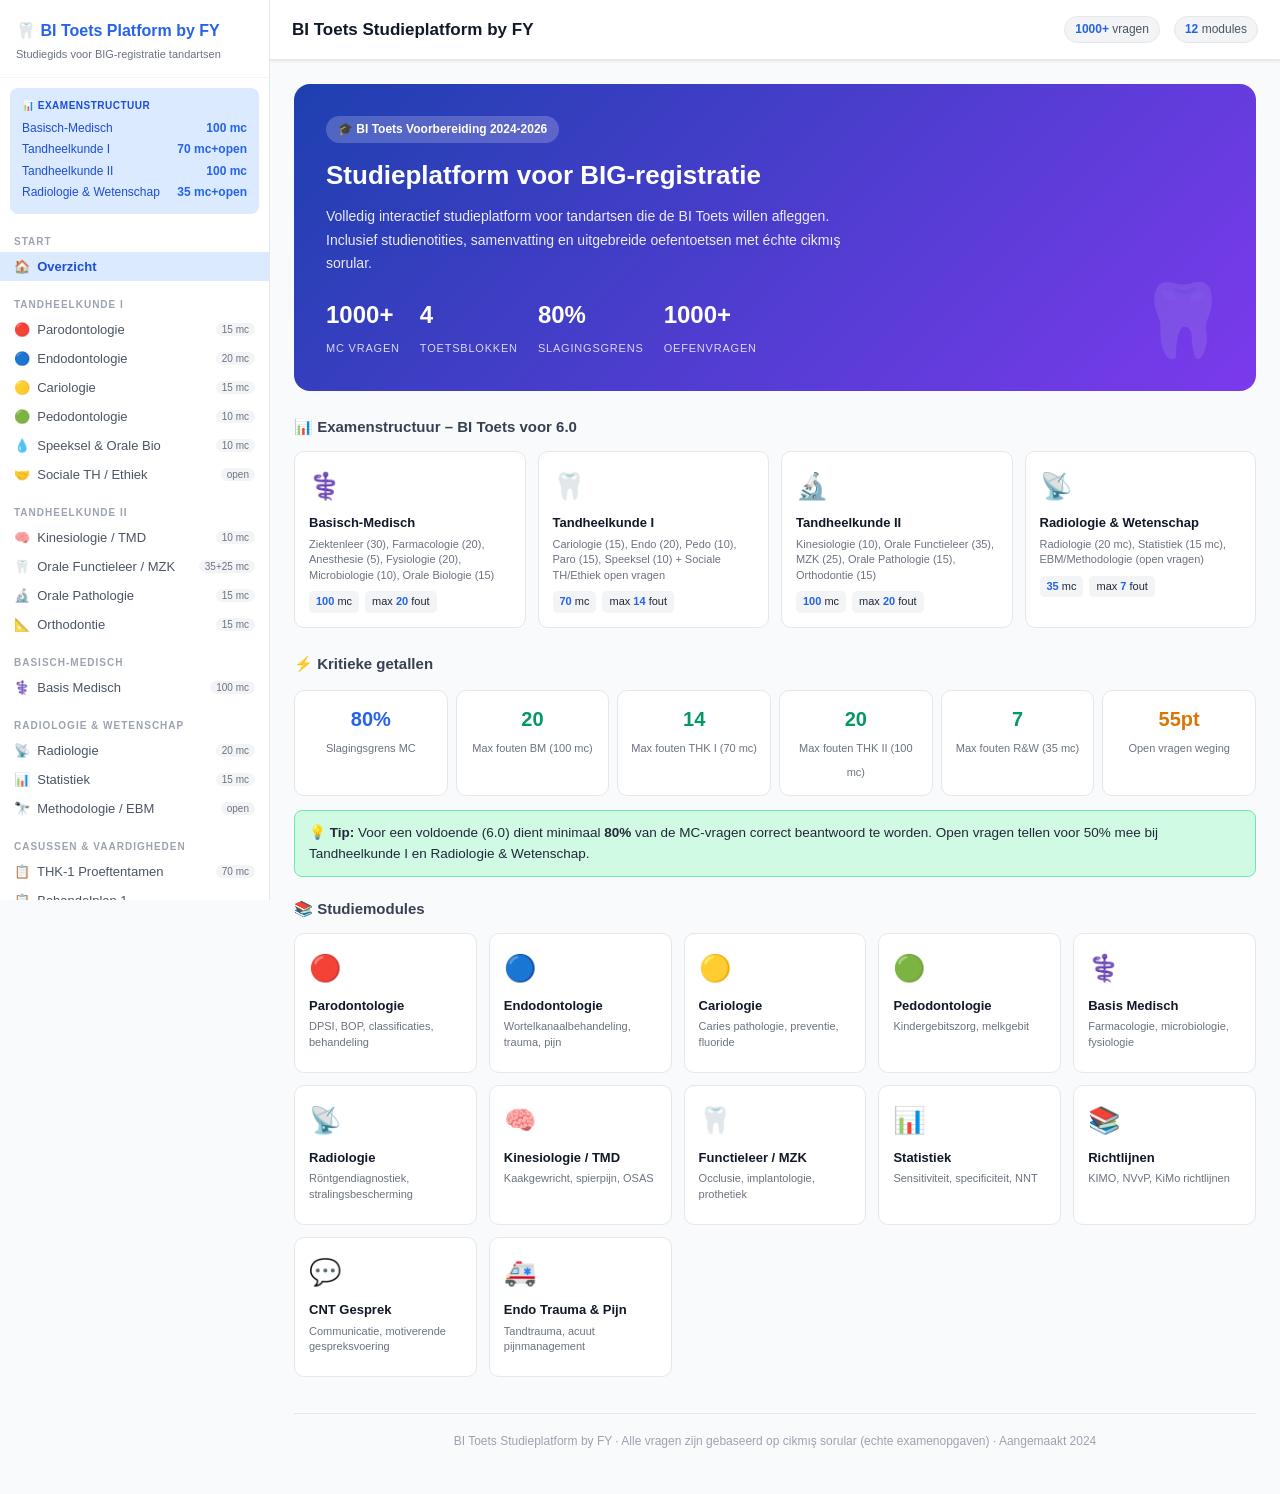
==== index.html @ ffd67ca1 "add" ====
<!DOCTYPE html>
<html lang="nl">
<head>
<meta charset="UTF-8">
<meta name="viewport" content="width=device-width, initial-scale=1.0">
<title>BI Toets Studieplatform by FY – BIG Registratie Tandarts</title>
<link rel="stylesheet" href="style.css">
</head>
<body>

<nav id="sidebar">
  <div class="sidebar-logo">
    <h2>🦷 BI Toets Platform by FY</h2>
    <p>Studiegids voor BIG-registratie tandartsen</p>
  </div>
  <div class="sidebar-exam-info">
    <strong>📊 Examenstructuur</strong>
    <div class="exam-pill"><span>Basisch-Medisch</span><span class="ep-num">100 mc</span></div>
    <div class="exam-pill"><span>Tandheelkunde I</span><span class="ep-num">70 mc+open</span></div>
    <div class="exam-pill"><span>Tandheelkunde II</span><span class="ep-num">100 mc</span></div>
    <div class="exam-pill"><span>Radiologie &amp; Wetenschap</span><span class="ep-num">35 mc+open</span></div>
  </div>
  <div class="nav-group">
    <div class="nav-group-label">Start</div>
    <button class="nav-item active" onclick="showPage('home',this)">🏠 &nbsp;Overzicht</button>
  </div>
  <div class="nav-group">
    <div class="nav-group-label">Tandheelkunde I</div>
    <button class="nav-item" onclick="showPage('paro',this)">🔴 &nbsp;Parodontologie<span class="nav-badge">15 mc</span></button>
    <button class="nav-item" onclick="showPage('endo',this)">🔵 &nbsp;Endodontologie<span class="nav-badge">20 mc</span></button>
    <button class="nav-item" onclick="showPage('cario',this)">🟡 &nbsp;Cariologie<span class="nav-badge">15 mc</span></button>
    <button class="nav-item" onclick="showPage('pedo',this)">🟢 &nbsp;Pedodontologie<span class="nav-badge">10 mc</span></button>
    <button class="nav-item" onclick="showPage('speeksel',this)">💧 &nbsp;Speeksel &amp; Orale Bio<span class="nav-badge">10 mc</span></button>
    <button class="nav-item" onclick="showPage('sociale',this)">🤝 &nbsp;Sociale TH / Ethiek<span class="nav-badge">open</span></button>
  </div>
  <div class="nav-group">
    <div class="nav-group-label">Tandheelkunde II</div>
    <button class="nav-item" onclick="showPage('kinesio',this)">🧠 &nbsp;Kinesiologie / TMD<span class="nav-badge">10 mc</span></button>
    <button class="nav-item" onclick="showPage('functie',this)">🦷 &nbsp;Orale Functieleer / MZK<span class="nav-badge">35+25 mc</span></button>
    <button class="nav-item" onclick="showPage('pato',this)">🔬 &nbsp;Orale Pathologie<span class="nav-badge">15 mc</span></button>
    <button class="nav-item" onclick="showPage('ortho',this)">📐 &nbsp;Orthodontie<span class="nav-badge">15 mc</span></button>
  </div>
  <div class="nav-group">
    <div class="nav-group-label">Basisch-Medisch</div>
    <button class="nav-item" onclick="showPage('basis',this)">⚕️ &nbsp;Basis Medisch<span class="nav-badge">100 mc</span></button>
  </div>
  <div class="nav-group">
    <div class="nav-group-label">Radiologie &amp; Wetenschap</div>
    <button class="nav-item" onclick="showPage('radio',this)">📡 &nbsp;Radiologie<span class="nav-badge">20 mc</span></button>
    <button class="nav-item" onclick="showPage('statistiek',this)">📊 &nbsp;Statistiek<span class="nav-badge">15 mc</span></button>
    <button class="nav-item" onclick="showPage('methodologie',this)">🔭 &nbsp;Methodologie / EBM<span class="nav-badge">open</span></button>
  </div>
  <div class="nav-group">
    <div class="nav-group-label">Casussen &amp; Vaardigheden</div>
    <button class="nav-item" onclick="showPage('thk1',this)">📋 &nbsp;THK-1 Proeftentamen<span class="nav-badge">70 mc</span></button>
    <button class="nav-item" onclick="showPage('bp1',this)">📋 &nbsp;Behandelplan 1</button>
    <button class="nav-item" onclick="showPage('bp2',this)">📋 &nbsp;Behandelplan 2</button>
    <button class="nav-item" onclick="showPage('casus',this)">📄 &nbsp;Korte Casus</button>
    <button class="nav-item" onclick="showPage('endo_trauma',this)">🚑 &nbsp;Endo Trauma &amp; Pijn</button>
    <button class="nav-item" onclick="showPage('gesprek',this)">💬 &nbsp;CNT Gesprek</button>
  </div>
  <div class="nav-group">
    <div class="nav-group-label">Referentie</div>
    <button class="nav-item" onclick="showPage('richtlijnen',this)">📚 &nbsp;Actuele Richtlijnen</button>
  </div>
</nav>
<main id="main">
  <div id="topbar"><button class="hamburger-btn" onclick="toggleSidebar()" aria-label="Menu">&#9776;</button>
    <h1 id="topbar-title">BI Toets Studieplatform by FY</h1>
    <div class="top-chip"><span>1000+</span> vragen</div>
    <div class="top-chip"><span>12</span> modules</div>
  </div>
  <div id="content">

<!-- ██████████████████████ HOME ██████████████████████ -->
<div class="page active" id="page-home">
  <div class="hero">
    <div class="hero-badge">🎓 BI Toets Voorbereiding 2024-2026</div>
    <h1>Studieplatform voor BIG-registratie</h1>
    <p>Volledig interactief studieplatform voor tandartsen die de BI Toets willen afleggen. Inclusief studienotities, samenvatting en uitgebreide oefentoetsen met échte cikmış sorular.</p>
    <div class="hero-stats">
      <div class="hero-stat"><span class="num">1000+</span><span class="lbl">MC vragen</span></div>
      <div class="hero-stat"><span class="num">4</span><span class="lbl">Toetsblokken</span></div>
      <div class="hero-stat"><span class="num">80%</span><span class="lbl">Slagingsgrens</span></div>
      <div class="hero-stat"><span class="num">1000+</span><span class="lbl">Oefenvragen</span></div>
    </div>
  </div>

  <h3 style="font-size:15px;font-weight:700;margin-bottom:12px;color:var(--gray-700)">📊 Examenstructuur – BI Toets voor 6.0</h3>
  <div class="exam-grid">
    <div class="exam-card" onclick="showPage('basis',null)">
      <div class="ec-icon">⚕️</div>
      <div class="ec-title">Basisch-Medisch</div>
      <div class="ec-sub">Ziektenleer (30), Farmacologie (20), Anesthesie (5), Fysiologie (20), Microbiologie (10), Orale Biologie (15)</div>
      <div class="ec-nums"><div class="ec-num-badge"><strong>100</strong> mc</div><div class="ec-num-badge">max <strong>20</strong> fout</div></div>
    </div>
    <div class="exam-card" onclick="showPage('paro',null)">
      <div class="ec-icon">🦷</div>
      <div class="ec-title">Tandheelkunde I</div>
      <div class="ec-sub">Cariologie (15), Endo (20), Pedo (10), Paro (15), Speeksel (10) + Sociale TH/Ethiek open vragen</div>
      <div class="ec-nums"><div class="ec-num-badge"><strong>70</strong> mc</div><div class="ec-num-badge">max <strong>14</strong> fout</div></div>
    </div>
    <div class="exam-card" onclick="showPage('kinesio',null)">
      <div class="ec-icon">🔬</div>
      <div class="ec-title">Tandheelkunde II</div>
      <div class="ec-sub">Kinesiologie (10), Orale Functieleer (35), MZK (25), Orale Pathologie (15), Orthodontie (15)</div>
      <div class="ec-nums"><div class="ec-num-badge"><strong>100</strong> mc</div><div class="ec-num-badge">max <strong>20</strong> fout</div></div>
    </div>
    <div class="exam-card" onclick="showPage('radio',null)">
      <div class="ec-icon">📡</div>
      <div class="ec-title">Radiologie &amp; Wetenschap</div>
      <div class="ec-sub">Radiologie (20 mc), Statistiek (15 mc), EBM/Methodologie (open vragen)</div>
      <div class="ec-nums"><div class="ec-num-badge"><strong>35</strong> mc</div><div class="ec-num-badge">max <strong>7</strong> fout</div></div>
    </div>
  </div>

  <h3 style="font-size:15px;font-weight:700;margin-bottom:12px;color:var(--gray-700)">⚡ Kritieke getallen</h3>
  <div class="cheat-grid">
    <div class="cheat-item"><span class="ci-val">80%</span><span class="ci-key">Slagingsgrens MC</span></div>
    <div class="cheat-item c-green"><span class="ci-val">20</span><span class="ci-key">Max fouten BM (100 mc)</span></div>
    <div class="cheat-item c-green"><span class="ci-val">14</span><span class="ci-key">Max fouten THK I (70 mc)</span></div>
    <div class="cheat-item c-green"><span class="ci-val">20</span><span class="ci-key">Max fouten THK II (100 mc)</span></div>
    <div class="cheat-item c-green"><span class="ci-val">7</span><span class="ci-key">Max fouten R&amp;W (35 mc)</span></div>
    <div class="cheat-item c-orange"><span class="ci-val">55pt</span><span class="ci-key">Open vragen weging</span></div>
  </div>
  <div class="success-box">💡 <strong>Tip:</strong> Voor een voldoende (6.0) dient minimaal <strong>80%</strong> van de MC-vragen correct beantwoord te worden. Open vragen tellen voor 50% mee bij Tandheelkunde I en Radiologie &amp; Wetenschap.</div>

  <h3 style="font-size:15px;font-weight:700;margin:20px 0 12px;color:var(--gray-700)">📚 Studiemodules</h3>
  <div class="exam-grid" style="grid-template-columns:repeat(auto-fill,minmax(180px,1fr))">
    <div class="exam-card" onclick="showPage('paro',null)"><div class="ec-icon">🔴</div><div class="ec-title">Parodontologie</div><div class="ec-sub">DPSI, BOP, classificaties, behandeling</div></div>
    <div class="exam-card" onclick="showPage('endo',null)"><div class="ec-icon">🔵</div><div class="ec-title">Endodontologie</div><div class="ec-sub">Wortelkanaalbehandeling, trauma, pijn</div></div>
    <div class="exam-card" onclick="showPage('cario',null)"><div class="ec-icon">🟡</div><div class="ec-title">Cariologie</div><div class="ec-sub">Caries pathologie, preventie, fluoride</div></div>
    <div class="exam-card" onclick="showPage('pedo',null)"><div class="ec-icon">🟢</div><div class="ec-title">Pedodontologie</div><div class="ec-sub">Kindergebitszorg, melkgebit</div></div>
    <div class="exam-card" onclick="showPage('basis',null)"><div class="ec-icon">⚕️</div><div class="ec-title">Basis Medisch</div><div class="ec-sub">Farmacologie, microbiologie, fysiologie</div></div>
    <div class="exam-card" onclick="showPage('radio',null)"><div class="ec-icon">📡</div><div class="ec-title">Radiologie</div><div class="ec-sub">Röntgendiagnostiek, stralingsbescherming</div></div>
    <div class="exam-card" onclick="showPage('kinesio',null)"><div class="ec-icon">🧠</div><div class="ec-title">Kinesiologie / TMD</div><div class="ec-sub">Kaakgewricht, spierpijn, OSAS</div></div>
    <div class="exam-card" onclick="showPage('functie',null)"><div class="ec-icon">🦷</div><div class="ec-title">Functieleer / MZK</div><div class="ec-sub">Occlusie, implantologie, prothetiek</div></div>
    <div class="exam-card" onclick="showPage('statistiek',null)"><div class="ec-icon">📊</div><div class="ec-title">Statistiek</div><div class="ec-sub">Sensitiviteit, specificiteit, NNT</div></div>
    <div class="exam-card" onclick="showPage('richtlijnen',null)"><div class="ec-icon">📚</div><div class="ec-title">Richtlijnen</div><div class="ec-sub">KIMO, NVvP, KiMo richtlijnen</div></div>
    <div class="exam-card" onclick="showPage('gesprek',null)"><div class="ec-icon">💬</div><div class="ec-title">CNT Gesprek</div><div class="ec-sub">Communicatie, motiverende gespreksvoering</div></div>
    <div class="exam-card" onclick="showPage('endo_trauma',null)"><div class="ec-icon">🚑</div><div class="ec-title">Endo Trauma &amp; Pijn</div><div class="ec-sub">Tandtrauma, acuut pijnmanagement</div></div>
  </div>

  <div class="page-footer">BI Toets Studieplatform by FY · Alle vragen zijn gebaseerd op cikmış sorular (echte examenopgaven) · Aangemaakt 2024</div>
</div>

<!-- ██████████████████████ PARODONTOLOGIE ██████████████████████ -->
<div class="page" id="page-paro">
  <div class="section-hdr">
    <div class="section-icon si-red">🔴</div>
    <div><h2>Parodontologie</h2><p>THK I · 15 MC-vragen · Slagingsgrens 80%</p></div>
  </div>
  <div class="tab-bar">
    <button class="tab-btn active" onclick="openTab('paro','notities',this)">📖 Studienotities</button>
    <button class="tab-btn" onclick="openTab('paro','samenvatting',this)">⚡ Samenvatting</button>
    <button class="tab-btn" onclick="openTab('paro','cikmis',this)">📝 Cikmış Sorular</button>
    <button class="tab-btn" onclick="openTab('paro','oefen',this)">🧪 Oefentoets (AI)</button>
  </div>

  <!-- NOTITIES -->
  <div class="tab-content active" id="paro-notities">
    <div id="drive-notes-paro"></div>
    <div class="info-box">
      <div class="info-box-title">🎯 Kernthema's Parodontologie examen</div>
      <ul>
        <li>DPSI (Dutch Periodontal Screening Index) – scoringsysteem en interpretatie</li>
        <li>PPS (Parodontaal Peilsonde Score) – klinisch peilsonde gebruik</li>
        <li>BOP (Bleeding on Probing) – significantie, drempelwaarden</li>
        <li>Classificatie parodontale aandoeningen 2018 (AAP/EFP)</li>
        <li>Furcatie-betrokkenheid – Hamp-classificatie</li>
        <li>Antibioticabeleid – Amoxicilline + Metronidazol protocol</li>
        <li>ANUG/ANUP – acute necrotiserende ulceratieve gingivitis/parodontitis</li>
        <li>Systemische aandoeningen en parodontitis (diabetes, roken)</li>
      </ul>
    </div>

    <div class="theory-card open">
      <div class="theory-header" onclick="toggleCard(this)">
        <span class="theory-tag tt-red">Diagnostiek</span>
        <h3>DPSI – Dutch Periodontal Screening Index</h3>
        <span class="theory-chevron">▼</span>
      </div>
      <div class="theory-body">
        <p>De DPSI is een screeningsinstrument voor parodontale zorg in Nederland, gebaseerd op de CPI (Community Periodontal Index).</p>
        <table>
          <tr><th>Score</th><th>Bevinding</th><th>Actie</th></tr>
          <tr><td><strong>0</strong></td><td>Geen bijzonderheden, geen bloeding</td><td>Geen behandeling nodig</td></tr>
          <tr><td><strong>1</strong></td><td>Bloeding na sonderen (BOP+)</td><td>Instructie mondhygiëne</td></tr>
          <tr><td><strong>2</strong></td><td>Subgingivale tandsteen / overhangen</td><td>Verwijderen tandsteen, instructie</td></tr>
          <tr><td><strong>3</strong></td><td>Pocket 3,5–5,5 mm (zwarte band gedeeltelijk zichtbaar)</td><td>Subgingivale reiniging, her-evaluatie</td></tr>
          <tr><td><strong>4</strong></td><td>Pocket ≥ 5,5 mm (zwarte band volledig in pocket)</td><td>Uitgebreide behandeling, evt. paro-specialist</td></tr>
          <tr><td><strong>*</strong></td><td>Furcatie-betrokkenheid, meer dan 7 mm verlies, tandmobiliteit</td><td>Aan score toevoegen, specialistenverwijzing overwegen</td></tr>
        </table>
        <div class="info-box" style="margin-top:12px">
          <div class="info-box-title">Sextanten bij DPSI</div>
          <ul>
            <li>6 sextanten: 17-14 | 13-23 | 24-27 | 37-34 | 33-43 | 44-47</li>
            <li>Per sextant wordt de <strong>hoogste</strong> score geregistreerd</li>
            <li>Sextant wordt niet gescoord als er minder dan 2 tanden aanwezig zijn</li>
          </ul>
        </div>
      </div>
    </div>

    <div class="theory-card">
      <div class="theory-header" onclick="toggleCard(this)">
        <span class="theory-tag tt-orange">Classificatie</span>
        <h3>2018 Classificatie Parodontale Aandoeningen (AAP/EFP)</h3>
        <span class="theory-chevron">▼</span>
      </div>
      <div class="theory-body">
        <p><strong>Gingivale aandoeningen:</strong></p>
        <ul>
          <li>Plaquegeïnduceerde gingivitis (reversibel, geen botverlies)</li>
          <li>Niet-plaquegeïnduceerde gingivale aandoeningen (viraal, bacterieel, schimmel, genetisch)</li>
        </ul>
        <p style="margin-top:10px"><strong>Parodontitis – Stadia en Graden:</strong></p>
        <table>
          <tr><th>Stadium</th><th>Kenmerk</th><th>Ernst</th></tr>
          <tr><td>I</td><td>Pocket ≤4 mm, geen furcatie, geen tandverlies</td><td>Licht</td></tr>
          <tr><td>II</td><td>Pocket 5-6 mm, furcatie klasse I-II, geen tandverlies door paro</td><td>Matig</td></tr>
          <tr><td>III</td><td>Pocket ≥7 mm, furcatie klasse III, tandverlies ≤4 elementen</td><td>Ernstig</td></tr>
          <tr><td>IV</td><td>Stadium III + kauwfunctieverlies, masticatieproblemen</td><td>Zeer ernstig</td></tr>
        </table>
        <table style="margin-top:10px">
          <tr><th>Graad</th><th>Progressie</th><th>Risicofactoren</th></tr>
          <tr><td>A</td><td>Langzaam (&lt;2mm/5j)</td><td>Geen roken, normaal glucose</td></tr>
          <tr><td>B</td><td>Matig</td><td>&lt;10 sig/dag, HbA1c &lt;7%</td></tr>
          <tr><td>C</td><td>Snel (≥2mm/5j)</td><td>&gt;10 sig/dag, HbA1c ≥7%, biofilm onvoldoende verklaring</td></tr>
        </table>
      </div>
    </div>

    <div class="theory-card">
      <div class="theory-header" onclick="toggleCard(this)">
        <span class="theory-tag tt-blue">Behandeling</span>
        <h3>Parodontale Behandelfasen</h3>
        <span class="theory-chevron">▼</span>
      </div>
      <div class="theory-body">
        <ul>
          <li><strong>Fase 1 – Initieel:</strong> Mondhygiëne-instructie, supragin. scaling, eliminatie risicofactoren (roken, diabetes regulatie)</li>
          <li><strong>Fase 2 – Causaal:</strong> Subgingivaal root planing, SRP (Scaling and Root Planing), eventueel adjuvante antibiotica</li>
          <li><strong>Her-evaluatie:</strong> 4-8 weken na Fase 2 (wachten op tissue remodeling)</li>
          <li><strong>Fase 3 – Correctief:</strong> Chirurgie indien residuele pockets ≥6mm na her-evaluatie</li>
          <li><strong>Fase 4 – Onderhoud (SPT):</strong> Supportive Periodontal Therapy, frequentie afhankelijk van risico</li>
        </ul>
        <div class="warn-box">⚠️ <strong>Her-evaluatie:</strong> Altijd 4-8 weken na subgingivale reiniging, VÓÓR beslissing over chirurgie.</div>
      </div>
    </div>

    <div class="theory-card">
      <div class="theory-header" onclick="toggleCard(this)">
        <span class="theory-tag tt-purple">Antibiotica</span>
        <h3>Antibioticabeleid bij Parodontitis</h3>
        <span class="theory-chevron">▼</span>
      </div>
      <div class="theory-body">
        <ul>
          <li><strong>Indicatie:</strong> Agressieve parodontitis (nu: Stadium III/IV Graad C), jonge patiënten, snelle progressie</li>
          <li><strong>Protocol NVvP:</strong> Amoxicilline 500mg 3x/dag + Metronidazol 500mg 3x/dag, 7 dagen</li>
          <li><strong>Penicillineallergie:</strong> Metronidazol 500mg 3x/dag monotherapie OF Clindamycine 300mg 3x/dag</li>
          <li><strong>Timing:</strong> Systemische AB direct na (of tijdens) de subgingivale reiniging (niet als monotherapie)</li>
          <li><strong>Lokale AB:</strong> Doxycycline gel (Atridox), Metronidazol gel – bij residuele pockets als aanvulling</li>
        </ul>
        <div class="danger-box">🚫 AB nooit als vervanging voor mechanische reiniging – altijd gecombineerd!</div>
      </div>
    </div>

    <div class="theory-card">
      <div class="theory-header" onclick="toggleCard(this)">
        <span class="theory-tag tt-red">Acuut</span>
        <h3>ANUG / ANUP – Acute Necrotiserende Aandoeningen</h3>
        <span class="theory-chevron">▼</span>
      </div>
      <div class="theory-body">
        <ul>
          <li><strong>ANUG</strong> (Acute Necrotiserende Ulceratieve Gingivitis): alleen gingiva aangedaan, geen botverlies</li>
          <li><strong>ANUP</strong> (Acute Necrotiserende Ulceratieve Parodontitis): ook bot- en attachmentverlies</li>
          <li><strong>Symptomen:</strong> Interdentale necrose (uitgevreten papillen), spontane bloeding, fetor ex ore, pijn, eventueel koorts</li>
          <li><strong>Predisponerende factoren:</strong> Stress, slechte mondhygiëne, roken, immunosuppressie (HIV!), malnutritie</li>
          <li><strong>Behandeling:</strong> Voorzichtige debridement, chloorhexidine 0,12-0,2% spoelen, pijnstilling, eventueel Metronidazol 250mg 3x/dag 7 dagen, rookstop</li>
          <li><strong>Oppassen:</strong> Kies zachtaardige debridement (niet agressief) vanwege pijn en weefselkwetsbaarheid</li>
        </ul>
        <div class="success-box">✅ Klassiek examen-hint: jonge man, stress (student), roker → ANUG. Behandeling = GEEN agressieve reiniging, eerst stabilisatie!</div>
      </div>
    </div>

    <div class="theory-card">
      <div class="theory-header" onclick="toggleCard(this)">
        <span class="theory-tag tt-teal">Furcatie</span>
        <h3>Furcatie-betrokkenheid – Hamp-classificatie</h3>
        <span class="theory-chevron">▼</span>
      </div>
      <div class="theory-body">
        <table>
          <tr><th>Klasse</th><th>Sondeerbevinding</th><th>Prognose</th></tr>
          <tr><td>I</td><td>&lt;3 mm horizontaal in furcatie</td><td>Goed, behandelbaar</td></tr>
          <tr><td>II</td><td>≥3 mm horizontaal, maar niet door-en-door</td><td>Matig, chirurgie overwegen</td></tr>
          <tr><td>III</td><td>Door-en-door sondering mogelijk</td><td>Slecht, extractie overwegen</td></tr>
        </table>
        <p style="margin-top:10px">Furcatie-betrokkenheid wordt bij DPSI als asterisk (*) genoteerd.</p>
        <div class="warn-box">⚠️ Molaren bovenkaak: 3 furcaties (mesiobuccaal, distobuccaal, palatinaal). Molaren onderkaak: 2 furcaties (mesiaal, distaal).</div>
      </div>
    </div>

    <div class="theory-card">
      <div class="theory-header" onclick="toggleCard(this)">
        <span class="theory-tag tt-green">Risicofactoren</span>
        <h3>Systemische Factoren &amp; Parodontitis</h3>
        <span class="theory-chevron">▼</span>
      </div>
      <div class="theory-body">
        <ul>
          <li><strong>Roken:</strong> Sterkste modificeerbare risicofactor. Vermindert BOP (maskering!), vermindert angiogenese. DPSI-score kan vals laag lijken.</li>
          <li><strong>Diabetes mellitus:</strong> Bi-directionele relatie. Slecht gereguleerde DM (HbA1c &gt;7%) → ernstiger parodontitis. Parodontitis behandeling kan HbA1c verbeteren met 0,4%.</li>
          <li><strong>Medicamenten:</strong> Fenytoïne, ciclosporine, nifedipine → gingivale hyperplasie</li>
          <li><strong>Zwangerschap:</strong> Hormonale veranderingen → zwangerschapsgingivitis (verhoogde respons op plaque), REVERSIBEL na bevalling</li>
          <li><strong>Osteoporose:</strong> Indirect risico via verminderde botdensiteit</li>
          <li><strong>Stress:</strong> Via immunosuppressie en cortisolverhoging</li>
        </ul>
      </div>
    </div>
  </div>

  <!-- SAMENVATTING -->
  <div class="tab-content" id="paro-samenvatting">
    <h3 style="font-size:15px;font-weight:700;margin-bottom:14px">⚡ Snelle herhaling – Parodontologie</h3>
    <table class="summary-table">
      <tr><th>Concept</th><th>Kernpunt</th><th>Status</th></tr>
      <tr><td>DPSI 0</td><td>Gezond, geen bloeding</td><td><span class="badge-j">OK</span></td></tr>
      <tr><td>DPSI 1</td><td>Bloeding → mondhygiëne instructie</td><td><span class="badge-ans">MHI</span></td></tr>
      <tr><td>DPSI 2</td><td>Tandsteen/overhangen → verwijderen</td><td><span class="badge-ans">Scaling</span></td></tr>
      <tr><td>DPSI 3</td><td>Pocket 3,5-5,5mm → SRP</td><td><span class="badge-ans">SRP</span></td></tr>
      <tr><td>DPSI 4</td><td>Pocket ≥5,5mm → specialist</td><td><span class="badge-oj">Specialist</span></td></tr>
      <tr><td>ANUG</td><td>Necrose papillen, pijn, fetor, GEEN bot</td><td><span class="badge-oj">Acuut</span></td></tr>
      <tr><td>ANUP</td><td>ANUG + botverlies</td><td><span class="badge-oj">Ernstig</span></td></tr>
      <tr><td>AB beleid</td><td>Amoxicilline 500 + Metronidazol 500, 3x/dag, 7d</td><td><span class="badge-ans">Protocol</span></td></tr>
      <tr><td>Furcatie II</td><td>≥3mm, niet door-en-door</td><td><span class="badge-ans">Matig</span></td></tr>
      <tr><td>Furcatie III</td><td>Door-en-door → slechte prognose</td><td><span class="badge-oj">Slecht</span></td></tr>
      <tr><td>Her-evaluatie</td><td>4-8 weken na subgingivale reiniging</td><td><span class="badge-ans">Timing</span></td></tr>
      <tr><td>Roken &amp; BOP</td><td>Roken onderdrukt BOP → vals negatief!</td><td><span class="badge-oj">Let op!</span></td></tr>
    </table>
    <div class="warn-box" style="margin-top:14px">⚠️ <strong>Veelgemaakte fout:</strong> Roken geeft vals lage BOP – de ernst van parodontitis wordt onderschat bij rokers!</div>
  </div>

  <!-- CIKMIS SORULAR -->
  <div class="tab-content" id="paro-cikmis">
    <div class="info-box">
      <div class="info-box-title">📝 Parodontologie cikmis soru bankası</div>
      <ul><li>Alle beschikbare Parodontologie çıkmış sets · antwoorden worden willekeurig geschud</li></ul>
    </div>
    <div id="set-selector-paro-cikmis"></div>
    <div id="quiz-container-paro-cikmis"></div>
    <script>
      document.addEventListener('DOMContentLoaded', function(){
        initSetSelector('set-selector-paro-cikmis', 'paro_cikmis', 'quiz-container-paro-cikmis');
      });
    </script>
  </div>

  <!-- OEFENTOETS -->
    <div class="tab-content" id="paro-oefen">
    <div class="info-box">
      <div class="info-box-title">🤖 Parodontologie AI Oefensets – 10 sets van 10 vragen</div>
      <ul><li>AI-gegenereerde vragen op examen-niveau · antwoorden worden willekeurig geschud</li></ul>
    </div>
    <div id="set-selector-paro"></div>
    <div id="quiz-container-paro-ai"></div>
    <script>
      document.addEventListener('DOMContentLoaded', function(){
        initSetSelector('set-selector-paro', 'paro_ai', 'quiz-container-paro-ai');
      });
    </script>
  </div>
</div>

<!-- ██████████████████████ ENDODONTOLOGIE ██████████████████████ -->
<div class="page" id="page-endo">
  <div class="section-hdr">
    <div class="section-icon si-blue">🔵</div>
    <div><h2>Endodontologie</h2><p>THK I · 20 MC-vragen · Slagingsgrens 80%</p></div>
  </div>
  <div class="tab-bar">
    <button class="tab-btn active" onclick="openTab('endo','notities',this)">📖 Studienotities</button>
    <button class="tab-btn" onclick="openTab('endo','samenvatting',this)">⚡ Samenvatting</button>
    <button class="tab-btn" onclick="openTab('endo','cikmis',this)">📝 Cikmış Sorular</button>
    <button class="tab-btn" onclick="openTab('endo','oefen',this)">🧪 Oefentoets (AI)</button>
  </div>

  <!-- NOTITIES -->
  <div class="tab-content active" id="endo-notities">
    <div id="drive-notes-endo"></div>
    <div class="info-box">
      <div class="info-box-title">🎯 Kernthema's Endodontologie examen</div>
      <ul>
        <li>Pulpadiagnose – classificaties (reversibele/irreversibele pulpitis, necrose)</li>
        <li>Apicale diagnose – symptomatisch/asymptomatisch periapicaal abces, granuloom</li>
        <li>DETI-score (Dental Emergency Triage Index)</li>
        <li>Irrigatieprotocol – NaOCl concentratie, EDTA, CHX</li>
        <li>Obturatie – guttapercha technieken, laterale condensatie</li>
        <li>Tandtrauma – Andreasen classificatie, replantatie protocol</li>
        <li>Interne/externe resorptie</li>
        <li>Endodontisch-parodontale laesies</li>
      </ul>
    </div>

    <div class="theory-card open">
      <div class="theory-header" onclick="toggleCard(this)">
        <span class="theory-tag tt-blue">Diagnostiek</span>
        <h3>Pulpa- en Apicale Diagnose</h3>
        <span class="theory-chevron">▼</span>
      </div>
      <div class="theory-body">
        <table>
          <tr><th>Diagnose</th><th>Pijn</th><th>Radiologie</th><th>Therapie</th></tr>
          <tr><td>Reversibele pulpitis</td><td>Kort, stimulus-afhankelijk</td><td>Normaal</td><td>Kaviteitsbehandeling, pulpa-capping</td></tr>
          <tr><td>Irreversibele pulpitis</td><td>Spontaan, langdurig (ook 's nachts)</td><td>Evt. periapicale verbreding</td><td>Wortelkanaalbehandeling (WKB)</td></tr>
          <tr><td>Pulpanecrose</td><td>Geen of minimaal</td><td>Periapicale radiolucency</td><td>WKB</td></tr>
          <tr><td>Sympt. apicaal periodontitis</td><td>Pijn bij percussie/biting</td><td>Periapicale verbreding/lucency</td><td>WKB of herbehandeling</td></tr>
          <tr><td>Asympt. apicaal periodontitis</td><td>Geen pijn</td><td>Periapicale radiolucency</td><td>WKB</td></tr>
          <tr><td>Acuut apicaal abces</td><td>Ernstige spontane pijn, zwelling</td><td>Periapicale radiolucency</td><td>Incisie + drainage, AB, WKB</td></tr>
        </table>
        <div class="success-box">✅ Percussie-positief + spontane pijn = irreversibele pulpitis of periapicale pathologie → WKB!</div>
      </div>
    </div>

    <div class="theory-card">
      <div class="theory-header" onclick="toggleCard(this)">
        <span class="theory-tag tt-orange">DETI</span>
        <h3>DETI-score – Dental Emergency Triage Index</h3>
        <span class="theory-chevron">▼</span>
      </div>
      <div class="theory-body">
        <p>De DETI-score wordt gebruikt voor triage van tandheelkundige spoedsituaties.</p>
        <table>
          <tr><th>Score</th><th>Urgentie</th><th>Behandeling binnen</th><th>Voorbeelden</th></tr>
          <tr><td><strong style="color:var(--danger)">1</strong></td><td>Acuut, levensbedreigend</td><td>Direct/Spoedkamer</td><td>Ludwig's angina, ernstige cellulitis met luchtwegproblemen</td></tr>
          <tr><td><strong style="color:var(--danger)">2</strong></td><td>Urgent</td><td>24 uur</td><td>Acuut apicaal abces met zwelling, ANUG, alveolitis</td></tr>
          <tr><td><strong style="color:var(--warning)">3</strong></td><td>Semi-urgent</td><td>48-72 uur</td><td>Irreversibele pulpitis (intense pijn), fractuur kroon</td></tr>
          <tr><td><strong style="color:var(--success)">4</strong></td><td>Niet-urgent</td><td>Week</td><td>Gebroken prothese, subacute klachten</td></tr>
        </table>
        <div class="warn-box">⚠️ Ludwig's angina (submandibulaire cellulitis) = DETI 1! Direct ziekenhuisopname voor luchtwegbewaking.</div>
      </div>
    </div>

    <div class="theory-card">
      <div class="theory-header" onclick="toggleCard(this)">
        <span class="theory-tag tt-teal">Irrigatie</span>
        <h3>Irrigatieprotocol WKB</h3>
        <span class="theory-chevron">▼</span>
      </div>
      <div class="theory-body">
        <ul>
          <li><strong>NaOCl (Natriumhypochloriet):</strong> Gouden standaard irrigans. Werkt antimicrobieel EN lost organisch weefsel op. Concentratie: 0,5–5,25%. In NL standaard 2,5-3%.</li>
          <li><strong>EDTA (Ethyleendiaminetetraazijnzuur):</strong> Chelator voor anorganisch weefsel (smear layer verwijdering). 17% EDTA, spoelen 1 minuut als afsluitirrigation.</li>
          <li><strong>CHX (Chloorhexidine):</strong> 2% CHX als alternatief, breedspectrum antisepticum. NIET combineren met NaOCl (precipitaat!).</li>
          <li><strong>Volgorde:</strong> NaOCl (tijdens instrumentatie) → EDTA (smear layer) → NaOCl (eindafspoelingen)</li>
          <li><strong>Passieve ultrasonische irrigatie (PUI):</strong> Verbetert penetratie irrigans in laterale kanaaltjes</li>
        </ul>
        <div class="danger-box">🚫 NaOCl + CHX = bruinzwart precipitaat (parachloraniline)! Nooit combineren zonder spoeling tussenin!</div>
      </div>
    </div>

    <div class="theory-card">
      <div class="theory-header" onclick="toggleCard(this)">
        <span class="theory-tag tt-purple">Obturatie</span>
        <h3>Obturatie – Afdichting Wortelkanaal</h3>
        <span class="theory-chevron">▼</span>
      </div>
      <div class="theory-body">
        <ul>
          <li><strong>Guttapercha:</strong> Standaard obturatiemedium. Thermisch plastisch, biocompatibel.</li>
          <li><strong>Laterale condensatie:</strong> Klassieke techniek. Masterpoint + accessory points + sealer.</li>
          <li><strong>Warme verticale condensatie (WVC):</strong> Betere aanpassing aan kanaalanatomie, minder lekkage. Obtura/Calamus systeem.</li>
          <li><strong>Sealer:</strong> Noodzakelijk voor dichte afsluiting. ZnO-eugenol, epoxy resin (AH Plus), bioceramic sealers.</li>
          <li><strong>Werkhoogte:</strong> 0,5-1mm van radiografisch apex. Bevestigd met apex-locator + röntgenfoto.</li>
          <li><strong>Smear layer:</strong> Verwijdering met EDTA verbetert sealeradhesie.</li>
        </ul>
        <div class="info-box">
          <div class="info-box-title">Obturatiedoelen</div>
          <ul>
            <li>Hermetische afsluiting apicaal, lateraal en coronaal</li>
            <li>Voorkoming herbesmetting van gereinigd kanaal</li>
            <li>Optimum = tot 0,5-1mm van röntgenapex</li>
          </ul>
        </div>
      </div>
    </div>

    <div class="theory-card">
      <div class="theory-header" onclick="toggleCard(this)">
        <span class="theory-tag tt-red">Trauma</span>
        <h3>Tandtrauma – Andreasen Classificatie</h3>
        <span class="theory-chevron">▼</span>
      </div>
      <div class="theory-body">
        <table>
          <tr><th>Type</th><th>Omschrijving</th><th>Behandeling</th></tr>
          <tr><td>Concussie</td><td>Geen verplaatsing, percussie-gevoelig</td><td>Observatie, zachte kost</td></tr>
          <tr><td>Subluxatie</td><td>Abnormale mobiliteit, geen verplaatsing</td><td>Spalken 2 weken, controle</td></tr>
          <tr><td>Extrusie</td><td>Partiële avulsie, tand verlengd</td><td>Repositie, spalken 2-4 weken</td></tr>
          <tr><td>Laterale luxatie</td><td>Laterale verplaatsing + alveolaire fractuur</td><td>Repositie, spalken 4 weken</td></tr>
          <tr><td>Intrusie</td><td>Tand in alveol gedreven (ergste)</td><td>Spontane heruitbraak (bij kinderen) of orthodontische/chirurgische repositie</td></tr>
          <tr><td>Avulsie</td><td>Tand volledig uit alveol</td><td>Replantatie zo snel mogelijk!</td></tr>
        </table>
        <div class="success-box">✅ <strong>Replantatie protocol:</strong><br>
          1. Oppakken aan kroon (NIET aan wortel aanraken!)<br>
          2. Spoelen met fysiologisch zout<br>
          3. Replantatie op locatie of bewaren in: melk &gt; fysiologisch zout &gt; speeksel &gt; water<br>
          4. Spalken 7-10 dagen (flexibele spalk)<br>
          5. Antibiotica: Doxycycline 100mg 2x/dag 7 dagen (vermindert resorptie)</div>
        <div class="warn-box">⚠️ Droge bewaartijd &gt;60 min → slechte prognose, PDL-cellen zijn afgestorven. Tand behandelen als ankylosegeval.</div>
      </div>
    </div>

    <div class="theory-card">
      <div class="theory-header" onclick="toggleCard(this)">
        <span class="theory-tag tt-green">Resorptie</span>
        <h3>Interne en Externe Resorptie</h3>
        <span class="theory-chevron">▼</span>
      </div>
      <div class="theory-body">
        <table>
          <tr><th></th><th>Interne resorptie</th><th>Externe resorptie</th></tr>
          <tr><td>Oorsprong</td><td>Van pulpa binnenuit</td><td>Van periodontaal ligament buitenaf</td></tr>
          <tr><td>Röntgen</td><td>Ronde, symmetrische uitbreiding kanaal</td><td>Asymmetrisch, onregelmatig</td></tr>
          <tr><td>Oorzaak</td><td>Chronische pulpitis, trauma</td><td>Trauma, orthodontie, druk</td></tr>
          <tr><td>Behandeling</td><td>WKB (stopt resorptie)</td><td>Afhankelijk van type (invasieve cervicale resorptie = MTA)</td></tr>
        </table>
      </div>
    </div>

    <div class="theory-card">
      <div class="theory-header" onclick="toggleCard(this)">
        <span class="theory-tag tt-orange">Perio-Endo</span>
        <h3>Endodontisch-Parodontale Laesies</h3>
        <span class="theory-chevron">▼</span>
      </div>
      <div class="theory-body">
        <table>
          <tr><th>Type</th><th>Primaire oorzaak</th><th>Behandeling</th></tr>
          <tr><td>Primair endodontisch</td><td>Pulpanecrose → drainageweg via paro</td><td>WKB, goed herstel verwacht</td></tr>
          <tr><td>Primair parodontaal</td><td>Paro-destruktie → apicale betrokkenheid</td><td>Paro-behandeling eerst</td></tr>
          <tr><td>Gecombineerd</td><td>Beide aandoeningen onafhankelijk aanwezig</td><td>Beide behandelen, prognose matig</td></tr>
        </table>
        <div class="info-box">
          <div class="info-box-title">Vitaliteitstest essentieel!</div>
          <ul>
            <li>Primair endo: pulpatest negatief, smalere sinus tractus van apex</li>
            <li>Primair paro: pulpatest positief, brede tandvleessonde tractus van margo</li>
          </ul>
        </div>
      </div>
    </div>
  </div>

  <!-- SAMENVATTING -->
  <div class="tab-content" id="endo-samenvatting">
    <h3 style="font-size:15px;font-weight:700;margin-bottom:14px">⚡ Snelle herhaling – Endodontologie</h3>
    <table class="summary-table">
      <tr><th>Concept</th><th>Kernpunt</th><th>Let op</th></tr>
      <tr><td>Reversibele pulpitis</td><td>Kort, stimulus-afhankelijk</td><td><span class="badge-j">WKB niet nodig</span></td></tr>
      <tr><td>Irreversibele pulpitis</td><td>Spontaan, langdurig</td><td><span class="badge-oj">WKB noodzakelijk</span></td></tr>
      <tr><td>DETI 1</td><td>Ludwig's angina – direct OK</td><td><span class="badge-oj">Levensbedreigend</span></td></tr>
      <tr><td>DETI 2</td><td>Acuut abces – 24 uur</td><td><span class="badge-oj">Urgent</span></td></tr>
      <tr><td>NaOCl concentratie</td><td>0,5–5,25% (NL: 2,5-3%)</td><td><span class="badge-ans">Standaard irrigans</span></td></tr>
      <tr><td>NaOCl + CHX</td><td>NOOIT combineren!</td><td><span class="badge-oj">Precipitaat!</span></td></tr>
      <tr><td>EDTA</td><td>Smear layer verwijdering, chelator</td><td><span class="badge-ans">Eindirrigatie</span></td></tr>
      <tr><td>Avulsie replantatie</td><td>Aanpakken bij kroon, melk bewaren</td><td><span class="badge-ans">&lt;60 min droog</span></td></tr>
      <tr><td>Intrusie kind</td><td>Spontane heruitbraak afwachten</td><td><span class="badge-j">Kinderen &lt;12j</span></td></tr>
      <tr><td>Obturatie hoogte</td><td>0,5-1 mm van röntgenapex</td><td><span class="badge-ans">Werkhoogte</span></td></tr>
      <tr><td>Interne resorptie</td><td>Kanaal uitbreidend, symmetrisch</td><td><span class="badge-ans">WKB stopt het</span></td></tr>
    </table>
  </div>

  <!-- CIKMIS -->
  <div class="tab-content" id="endo-cikmis">
    <div class="info-box">
      <div class="info-box-title">📝 Endodontologie cikmis soru bankası</div>
      <ul><li>Alle beschikbare Endodontologie çıkmış sets · antwoorden worden willekeurig geschud</li></ul>
    </div>
    <div id="set-selector-endo-cikmis"></div>
    <div id="quiz-container-endo-cikmis"></div>
    <script>
      document.addEventListener('DOMContentLoaded', function(){
        initSetSelector('set-selector-endo-cikmis', 'endo_cikmis', 'quiz-container-endo-cikmis');
      });
    </script>
  </div>

  <!-- OEFEN -->
    <div class="tab-content" id="endo-oefen">
    <div class="info-box">
      <div class="info-box-title">🤖 Endodontologie AI Oefensets – 10 sets van 10 vragen</div>
      <ul><li>AI-gegenereerde vragen op examen-niveau · antwoorden worden willekeurig geschud</li></ul>
    </div>
    <div id="set-selector-endo"></div>
    <div id="quiz-container-endo-ai"></div>
    <script>
      document.addEventListener('DOMContentLoaded', function(){
        initSetSelector('set-selector-endo', 'endo_ai', 'quiz-container-endo-ai');
      });
    </script>
  </div>
</div>

<!-- ██████ CARIOLOGIE ██████ -->
<div class="page" id="page-cario">
  <div class="section-hdr">
    <div class="section-icon si-orange">🟡</div>
    <div><h2>Cariologie</h2><p>THK I · 15 MC-vragen · Slagingsgrens 80%</p></div>
  </div>
  <div class="tab-bar">
    <button class="tab-btn active" onclick="openTab('cario','notities',this)">📖 Studienotities</button>
    <button class="tab-btn" onclick="openTab('cario','samenvatting',this)">⚡ Samenvatting</button>
    <button class="tab-btn" onclick="openTab('cario','cikmis',this)">📝 Cikmış Sorular</button>
    <button class="tab-btn" onclick="openTab('cario','oefen',this)">🧪 Oefentoets (AI)</button>
  </div>
  <div class="tab-content active" id="cario-notities">
    <div id="drive-notes-cario"></div>
    <div class="info-box"><div class="info-box-title">🎯 Kernthema's Cariologie</div>
    <ul>
      <li>Caries pathogenese – Keyes-driehoek (bacteriën, substraat, gastheer, tijd)</li>
      <li>ICDAS-classificatie (International Caries Detection and Assessment System)</li>
      <li>Fluoride mechanisme, effectiviteit, toxico-therapie</li>
      <li>Primaire, secundaire en tertiaire preventie</li>
      <li>Sealants – indicaties bij kinderen</li>
      <li>Minimally invasive dentistry (MID) – ICON, infiltratie</li>
    </ul></div>

    <div class="theory-card open">
      <div class="theory-header" onclick="toggleCard(this)">
        <span class="theory-tag tt-orange">Pathogenese</span><h3>Cariespathogenese – Keyes Model</h3><span class="theory-chevron">▼</span>
      </div>
      <div class="theory-body">
        <p>Caries is een multifactorieel infectieuze aandoening. De Keyes-driehoek beschrijft de drie factoren die tegelijk aanwezig moeten zijn:</p>
        <ul>
          <li><strong>Micro-organismen:</strong> S. mutans (initiatief), Lactobacillen (progressie), Actinomyces (wortelcaries)</li>
          <li><strong>Substraat:</strong> Vergistbare koolhydraten (sucrose = meest cariogeen)</li>
          <li><strong>Gastheer:</strong> Tandoppervlak, speekselkwaliteit, immuunrespons</li>
          <li><strong>Tijd:</strong> Frequentie en duur van zuurattack</li>
        </ul>
        <p>Kritieke pH: <strong>5,5</strong> voor glazuur, <strong>6,0-6,7</strong> voor dentine (demineralisatie begint bij lagere pH in dentine)</p>
        <div class="warn-box">⚠️ Stephan-curve: Na suikerinname daalt plaque-pH snel (&lt;2 min) en herstel duurt 20-30 minuten. Frequentie inname is cruciale risicofactor!</div>
      </div>
    </div>

    <div class="theory-card">
      <div class="theory-header" onclick="toggleCard(this)">
        <span class="theory-tag tt-blue">ICDAS</span><h3>ICDAS Classificatie (Scores 0-6)</h3><span class="theory-chevron">▼</span>
      </div>
      <div class="theory-body">
        <table>
          <tr><th>Score</th><th>Bevinding</th><th>Klinisch beeld</th><th>Beleid</th></tr>
          <tr><td>0</td><td>Gezond oppervlak</td><td>Geen caries</td><td>Preventie</td></tr>
          <tr><td>1</td><td>Wit vlekje (droog)</td><td>Initiële laesie, alleen zichtbaar na drogen</td><td>Remineralisatie</td></tr>
          <tr><td>2</td><td>Wit/bruin vlekje (nat)</td><td>Zichtbaar op nat vlak</td><td>Remineralisatie + monitoring</td></tr>
          <tr><td>3</td><td>Lokale glazuurbreuk</td><td>Geen zichtbaar dentine</td><td>Remineralisatie of minimale interventie</td></tr>
          <tr><td>4</td><td>Donkere schaduw door dentine</td><td>Dentine zichtbaar door glazuur</td><td>Restauratieve interventie</td></tr>
          <tr><td>5</td><td>Caviteit met zichtbaar dentine</td><td>Minder dan helft oppervlak aangetast</td><td>Restauratie</td></tr>
          <tr><td>6</td><td>Uitgebreide caviteit</td><td>Meer dan helft aangetast</td><td>Complexe restauratie</td></tr>
        </table>
      </div>
    </div>

    <div class="theory-card">
      <div class="theory-header" onclick="toggleCard(this)">
        <span class="theory-tag tt-green">Fluoride</span><h3>Fluoride – Mechanisme en Toepassingen</h3><span class="theory-chevron">▼</span>
      </div>
      <div class="theory-body">
        <ul>
          <li><strong>Mechanisme:</strong> Fluorapatiet (FA) vormt resistenter tandoppervlak dan hydroxyapatiet (HA). FA lost minder op bij lage pH (5,5 vs 5,5 HA).</li>
          <li><strong>Remineralisatie:</strong> Fluoride bevordert neerslag van calcium en fosfaat. Effectief bij vroege laesies (ICDAS 1-2).</li>
          <li><strong>Antibacterieel:</strong> Remt enolase-enzym in S. mutans → vermindert zuurproductie.</li>
          <li><strong>Pre-eruptief effect:</strong> Systemisch fluoride (water, tabletten) werkt pre-eruptief op tandkroonvorming.</li>
          <li><strong>Post-eruptief topicaal:</strong> Tandpasta (1000-1500 ppm), lak (22.600 ppm), gel</li>
          <li><strong>Tandpasta kinderen:</strong> &lt;3 jaar: 500 ppm, 3-6 jaar: 1000 ppm, &gt;6 jaar: 1450 ppm</li>
        </ul>
        <div class="danger-box">🚫 Fluorose: chronische overmaat systemisch fluoride tijdens tandvorming → witte of bruine vlekken. Cosmetic concern, niet functioneel schadelijk.</div>
      </div>
    </div>
  </div>

  <div class="tab-content" id="cario-samenvatting">
    <table class="summary-table">
      <tr><th>Concept</th><th>Kernpunt</th><th>Status</th></tr>
      <tr><td>Kritieke pH glazuur</td><td>pH 5,5</td><td><span class="badge-ans">Belangrijk!</span></td></tr>
      <tr><td>S. mutans</td><td>Initiatie caries</td><td><span class="badge-ans">Bacterie</span></td></tr>
      <tr><td>Lactobacillus</td><td>Progressie caries</td><td><span class="badge-ans">Bacterie</span></td></tr>
      <tr><td>ICDAS 1-2</td><td>Remineralisatie mogelijk</td><td><span class="badge-j">Niet kaviteit!</span></td></tr>
      <tr><td>ICDAS 5-6</td><td>Restauratie noodzakelijk</td><td><span class="badge-oj">Invasief</span></td></tr>
      <tr><td>Tandpasta &lt;3j</td><td>500 ppm fluoride</td><td><span class="badge-ans">Laag</span></td></tr>
      <tr><td>Tandpasta &gt;6j</td><td>1450 ppm fluoride</td><td><span class="badge-ans">Normaal</span></td></tr>
      <tr><td>Fluoridetablet</td><td>Pre-eruptief werkzaam</td><td><span class="badge-ans">Systemisch</span></td></tr>
    </table>
  </div>
  <div class="tab-content" id="cario-cikmis">
    <div class="info-box">
      <div class="info-box-title">📝 Cariologie çıkmış soru setleri</div>
      <ul><li>Google Drive arşivinden aktarılan yıl/dosya setleri · antwoorden worden willekeurig geschud</li></ul>
    </div>
    <div id="set-selector-cario-cikmis"></div>
    <div id="quiz-container-cario_cikmis"></div>
    <script>
      document.addEventListener('DOMContentLoaded', function(){
        initSetSelector('set-selector-cario-cikmis', 'cario_cikmis', 'quiz-container-cario_cikmis');
      });
    </script>
  </div>
    <div class="tab-content" id="cario-oefen">
    <div class="info-box">
      <div class="info-box-title">🤖 Cariologie AI Oefensets – 10 sets van 10 vragen</div>
      <ul><li>AI-gegenereerde vragen op examen-niveau · antwoorden worden willekeurig geschud</li></ul>
    </div>
    <div id="set-selector-cario"></div>
    <div id="quiz-container-cario-ai"></div>
    <script>
      document.addEventListener('DOMContentLoaded', function(){
        initSetSelector('set-selector-cario', 'cario_ai', 'quiz-container-cario-ai');
      });
    </script>
  </div>
</div>

<!-- ██████ PEDODONTOLOGIE ██████ -->
<div class="page" id="page-pedo">
  <div class="section-hdr">
    <div class="section-icon si-green">🟢</div>
    <div><h2>Pedodontologie</h2><p>THK I · 10 MC-vragen · Slagingsgrens 80%</p></div>
  </div>
  <div class="tab-bar">
    <button class="tab-btn active" onclick="openTab('pedo','notities',this)">📖 Studienotities</button>
    <button class="tab-btn" onclick="openTab('pedo','samenvatting',this)">⚡ Samenvatting</button>
    <button class="tab-btn" onclick="openTab('pedo','cikmis',this)">📝 Cikmış Sorular</button>
    <button class="tab-btn" onclick="openTab('pedo','oefen',this)">🧪 Oefentoets (AI)</button>
  </div>
  <div class="tab-content active" id="pedo-notities">
    <div id="drive-notes-pedo"></div>
    <div class="info-box"><div class="info-box-title">🎯 Kernthema's Pedodontologie</div>
    <ul>
      <li>Tanddoorbraak – tijdschema melkgebit en blijvend gebit</li>
      <li>Molentanden (eerste blijvende molaar) – belang en tijdstip doorbraak</li>
      <li>Pulpatherapie melkgebit: pulpotomie vs. pulpectomie</li>
      <li>Ruimtemanagement – ruimtebewaarder na vroegtijdig tandverlies</li>
      <li>ECC (Early Childhood Caries) – risicofactoren, preventie</li>
      <li>Trauma bij melktanden – verschil behandeling met blijvend gebit</li>
    </ul></div>

    <div class="theory-card open">
      <div class="theory-header" onclick="toggleCard(this)">
        <span class="theory-tag tt-green">Doorbraak</span><h3>Tanddoorbraak – Tijdschema</h3><span class="theory-chevron">▼</span>
      </div>
      <div class="theory-body">
        <table>
          <tr><th>Tand</th><th>Melkgebit</th><th>Blijvend gebit</th></tr>
          <tr><td>Centrale incisief</td><td>6-10 mnd (onder), 8-12 mnd (boven)</td><td>6-8 jaar (onder), 7-9 jaar (boven)</td></tr>
          <tr><td>Laterale incisief</td><td>9-16 mnd</td><td>7-9 jaar (onder), 8-11 jaar (boven)</td></tr>
          <tr><td>Cuspidaat</td><td>16-23 mnd</td><td>9-12 jaar</td></tr>
          <tr><td>1e premolaar/melkmolaar</td><td>12-19 mnd (1e), 25-33 mnd (2e)</td><td>10-12 jaar</td></tr>
          <tr><td>1e blijvende molaar</td><td>–</td><td><strong>6-7 jaar (6-jaars molaar!)</strong></td></tr>
          <tr><td>2e molaar</td><td>–</td><td>11-13 jaar</td></tr>
          <tr><td>3e molaar (verstandskies)</td><td>–</td><td>17-25 jaar</td></tr>
        </table>
        <div class="success-box">✅ De 6-jaars molaar (1e blijvende molaar) is de EERSTE blijvende tand! Doorbraak rond 6 jaar. Klinisch super belangrijk: sealant preventie indicatie!</div>
      </div>
    </div>

    <div class="theory-card">
      <div class="theory-header" onclick="toggleCard(this)">
        <span class="theory-tag tt-blue">Pulpatherapie</span><h3>Pulpatherapie Melkgebit</h3><span class="theory-chevron">▼</span>
      </div>
      <div class="theory-body">
        <table>
          <tr><th>Procedure</th><th>Indicatie</th><th>Techniek</th></tr>
          <tr><td>Directe pulpacapping</td><td>Kleine mechanische/carieuze blootstelling in vitale pulpa</td><td>MTA of Ca(OH)₂ op pulpa, restauratie</td></tr>
          <tr><td>Pulpotomie</td><td>Carieuze blootstelling kroonpulpa, radiculaire pulpa nog vitaal</td><td>Verwijdering kroonpulpa, MTA/Formocresol op amputatiestompje</td></tr>
          <tr><td>Pulpectomie</td><td>Irreversibele pulpitis of necrose, tand heeft nog fysiologische waarde</td><td>Volledige kanaalbehandeling, ZnO-eugenol obturatie</td></tr>
        </table>
        <div class="warn-box">⚠️ Formocresol wordt minder gebruikt vanwege toxiciteit. MTA is nu voorkeur bij pulpotomie melkgebit.</div>
      </div>
    </div>

    <div class="theory-card">
      <div class="theory-header" onclick="toggleCard(this)">
        <span class="theory-tag tt-orange">ECC</span><h3>Early Childhood Caries (ECC)</h3><span class="theory-chevron">▼</span>
      </div>
      <div class="theory-body">
        <p>ECC = aanwezigheid van carieuze laesies, geëxtraheerde (door caries) of gevulde tandoppervlakken bij een kind ≤71 maanden oud.</p>
        <ul>
          <li><strong>Risicofactoren:</strong> Flessenmelk/sap 's nachts, langdurig borstvoeding, suikerinname, S. mutans transmissie van moeder, lage SES</li>
          <li><strong>Patroon:</strong> Bovenste snijtanden eerst (contact met fles/borst), ondersnijtanden relatief gespaard</li>
          <li><strong>Ernstige ECC (S-ECC):</strong> &lt;3 jaar: elk teken van gladoppervlaktecaries. 3-5 jaar: ≥4 aangetaste gladde vlakken</li>
          <li><strong>Preventie:</strong> Geen fles 's nachts na 12 maanden, fluoride tandpasta na 1e tand, eerste tandartsbezoek bij 1 jaar</li>
        </ul>
      </div>
    </div>
  </div>

  <div class="tab-content" id="pedo-samenvatting">
    <table class="summary-table">
      <tr><th>Concept</th><th>Kernpunt</th></tr>
      <tr><td>6-jaars molaar</td><td>Eerste blijvende tand, doorbraak 6-7 jaar</td></tr>
      <tr><td>Pulpotomie melkgebit</td><td>Kroonpulpa verwijdering, MTA op amputatiestompje</td></tr>
      <tr><td>ECC definitie</td><td>Caries &lt;71 maanden (≤5 jaar)</td></tr>
      <tr><td>ECC patroon</td><td>Bovenste snijtanden eerst</td></tr>
      <tr><td>Fluoride &lt;3j</td><td>500 ppm, rijstkorrelgrootte</td></tr>
      <tr><td>Sealant indicatie</td><td>6-jaars molaar bij hoog-risico kind zodra tand doorgebroken</td></tr>
      <tr><td>Avulsie melktand</td><td>GEEN replantatie (risico op ankylosis + schade blijvende tand)</td></tr>
    </table>
    <div class="danger-box">🚫 <strong>Belangrijk:</strong> Bij avulsie van een melktand: NOOIT replantatie! Risico op ankylosis en schade aan het onderliggende blijvende tandkiem.</div>
  </div>
  <div class="tab-content" id="pedo-cikmis">
    <div class="info-box">
      <div class="info-box-title">📝 Pedodontologie cikmis soru bankası</div>
      <ul><li>Alle beschikbare Pedodontologie çıkmış sets · antwoorden worden willekeurig geschud</li></ul>
    </div>
    <div id="set-selector-pedo-cikmis"></div>
    <div id="quiz-container-pedo-cikmis"></div>
    <script>
      document.addEventListener('DOMContentLoaded', function(){
        initSetSelector('set-selector-pedo-cikmis', 'pedo_cikmis', 'quiz-container-pedo-cikmis');
      });
    </script>
  </div>
  <div class="tab-content" id="pedo-oefen">
    <div class="quiz-controls">
      <button class="btn btn-primary" onclick="startQuiz('pedo_oefen', 'quiz-container-pedo_oefen')">▶ Start oefentoets (AI)</button>
      <button class="btn btn-secondary" onclick="resetQuiz('pedo_oefen', 'quiz-container-pedo_oefen')">↺ Opnieuw</button>
      
    </div>
    
    <div id="quiz-container-pedo_oefen"></div>
  </div>
</div>

<!-- ██████ SPEEKSEL & ORALE BIOLOGIE ██████ -->
<div class="page" id="page-speeksel">
  <div class="section-hdr">
    <div class="section-icon si-teal">💧</div>
    <div><h2>Speeksel &amp; Orale Biologie</h2><p>THK I · 10 MC-vragen · Slagingsgrens 80%</p></div>
  </div>
  <div class="tab-bar">
    <button class="tab-btn active" onclick="openTab('speeksel','notities',this)">📖 Studienotities</button>
    <button class="tab-btn" onclick="openTab('speeksel','samenvatting',this)">⚡ Samenvatting</button>
    <button class="tab-btn" onclick="openTab('speeksel','cikmis',this)">📝 Cikmış Sorular</button>
    <button class="tab-btn" onclick="openTab('speeksel','oefen',this)">🧪 Oefentoets (AI)</button>
  </div>
  <div class="tab-content active" id="speeksel-notities">
    <div id="drive-notes-speeksel"></div>
    <div class="info-box"><div class="info-box-title">🎯 Kernthema's Speeksel &amp; Orale Biologie</div>
    <ul>
      <li>Speekselklieren – anatomie, secretie types</li>
      <li>Speekselsamenstelling – functies van componenten</li>
      <li>Xerostomie – oorzaken, gevolgen, behandeling</li>
      <li>Sjögren-syndroom – primair vs. secundair</li>
      <li>Orale microbioom</li>
      <li>Glazuurmineralisatie en tandvorming</li>
    </ul></div>

    <div class="theory-card open">
      <div class="theory-header" onclick="toggleCard(this)">
        <span class="theory-tag tt-teal">Speekselklieren</span><h3>Speekselklieren – Anatomie en Functies</h3><span class="theory-chevron">▼</span>
      </div>
      <div class="theory-body">
        <table>
          <tr><th>Klier</th><th>Type secretie</th><th>Bijdrage</th><th>Innervatie</th></tr>
          <tr><td>Glandula parotis</td><td>Serous (waterig)</td><td>~25% volume, meeste amylase</td><td>N. IX (glossopharyngeus)</td></tr>
          <tr><td>Glandula submandibularis</td><td>Gemengd (serous + muceus)</td><td>~60-65% volume</td><td>N. VII (chorda tympani)</td></tr>
          <tr><td>Glandula sublingualis</td><td>Muceus</td><td>~7-8% volume, IgA rijkst</td><td>N. VII (chorda tympani)</td></tr>
          <tr><td>Kleine speekselklieren</td><td>Voornamelijk muceus</td><td>~8% volume, continu</td><td>Autonoom</td></tr>
        </table>
        <p style="margin-top:10px"><strong>Speekselfuncties:</strong></p>
        <ul>
          <li>Antimicrobieel: IgA, lysozym, lactoferrine, peroxidases</li>
          <li>Buffering: bicarbonaat systeem (pH handhaven)</li>
          <li>Remineralisatie: calcium, fosfaat, statistenproteïnen</li>
          <li>Spijsvertering: amylase (zetmeel afbraak)</li>
          <li>Smering/bescherming: mucines</li>
          <li>Wondgenezing: EGF (Epidermal Growth Factor)</li>
        </ul>
      </div>
    </div>

    <div class="theory-card">
      <div class="theory-header" onclick="toggleCard(this)">
        <span class="theory-tag tt-orange">Xerostomie</span><h3>Xerostomie – Droge Mond</h3><span class="theory-chevron">▼</span>
      </div>
      <div class="theory-body">
        <p><strong>Definitie:</strong> Subjectieve klacht van droge mond. Hyposalvatie = objectief verminderde speekselproductie (&lt;0,1 ml/min rustspeeksel, &lt;0,7 ml/min gestimuleerd).</p>
        <ul>
          <li><strong>Oorzaken medicamenteus:</strong> Anticholinergica, antidepressiva (TCA's, SSRI), antihypertensiva, diuretica, antihistaminica (meest voorkomende oorzaak)</li>
          <li><strong>Oorzaken ziekte:</strong> Sjögren-syndroom, diabetes, HIV, depressie</li>
          <li><strong>Oorzaken iatrogeen:</strong> Bestraling hoofd-halsgebied (glandula parotis gevoelig!)</li>
          <li><strong>Gevolgen:</strong> Verhoogd cariesrisico, dysfagie, dysartrie, smaakstoornis, mondinfecties (Candida)</li>
          <li><strong>Behandeling:</strong> Speekselstimulerend (pilocarpine, kauwgom), speekselsubstituten, fluoride preventie, Candida behandeling</li>
        </ul>
        <div class="warn-box">⚠️ Sjögren-syndroom primair: droge ogen + droge mond (sicca complex). Secundair: sicca + reumatoïde artritis of andere auto-immuunziekte.</div>
      </div>
    </div>
  </div>

  <div class="tab-content" id="speeksel-samenvatting">
    <table class="summary-table">
      <tr><th>Concept</th><th>Kernpunt</th></tr>
      <tr><td>Grootste speekselklier</td><td>Glandula parotis (25%, meeste amylase)</td></tr>
      <tr><td>Meeste bijdrage volume</td><td>Glandula submandibularis (60-65%)</td></tr>
      <tr><td>Meeste IgA</td><td>Glandula sublingualis</td></tr>
      <tr><td>Hyposalvatie</td><td>&lt;0,1 ml/min rust, &lt;0,7 ml/min gestimuleerd</td></tr>
      <tr><td>Meest voorkomende xerostomie oorzaak</td><td>Medicamenten (anticholinergica)</td></tr>
      <tr><td>Sjögren primair</td><td>Droge ogen + droge mond</td></tr>
      <tr><td>Sjögren secundair</td><td>Sicca + auto-immuunziekte (bv. RA)</td></tr>
      <tr><td>Speekselbuffer</td><td>Bicarbonaat systeem</td></tr>
    </table>
  </div>
  <div class="tab-content" id="speeksel-cikmis">
    <div class="info-box">
      <div class="info-box-title">📝 Speeksel & Orale Biologie cikmis soru bankası</div>
      <ul><li>Alle beschikbare Speeksel çıkmış sets · antwoorden worden willekeurig geschud</li></ul>
    </div>
    <div id="set-selector-speeksel-cikmis"></div>
    <div id="quiz-container-speeksel-cikmis"></div>
    <script>
      document.addEventListener('DOMContentLoaded', function(){
        initSetSelector('set-selector-speeksel-cikmis', 'speeksel_cikmis', 'quiz-container-speeksel-cikmis');
      });
    </script>
  </div>
  <div class="tab-content" id="speeksel-oefen">
    <div class="quiz-controls">
      <button class="btn btn-primary" onclick="startQuiz('speeksel_oefen', 'quiz-container-speeksel_oefen')">▶ Start oefentoets (AI)</button>
      <button class="btn btn-secondary" onclick="resetQuiz('speeksel_oefen', 'quiz-container-speeksel_oefen')">↺ Opnieuw</button>
      
    </div>
    
    <div id="quiz-container-speeksel_oefen"></div>
  </div>
</div>

<!-- ██████ SOCIALE TH / ETHIEK ██████ -->
<div class="page" id="page-sociale">
  <div class="section-hdr">
    <div class="section-icon si-purple">🤝</div>
    <div><h2>Sociale Tandheelkunde &amp; Ethiek</h2><p>THK I · Open vragen (55 punten) · Slagingsgrens 55%</p></div>
  </div>
  <div class="tab-bar">
    <button class="tab-btn active" onclick="openTab('sociale','notities',this)">📖 Studienotities</button>
    <button class="tab-btn" onclick="openTab('sociale','oefen',this)">📝 Oefenvragen</button>
  </div>
  <div class="tab-content active" id="sociale-notities">
    <div id="drive-notes-sociale"></div>
    <div class="theory-card open">
      <div class="theory-header" onclick="toggleCard(this)">
        <span class="theory-tag tt-purple">Ethiek</span><h3>Ethische Principes in de Tandheelkunde</h3><span class="theory-chevron">▼</span>
      </div>
      <div class="theory-body">
        <ul>
          <li><strong>Autonomie:</strong> Patiënt heeft recht op zelfbeschikking. Informed consent is essentieel voor elke behandeling.</li>
          <li><strong>Beneficence:</strong> Tandarts handelt in het belang van de patiënt (weldoen).</li>
          <li><strong>Non-maleficence:</strong> Geen schade toebrengen. "Primum non nocere".</li>
          <li><strong>Rechtvaardigheid:</strong> Eerlijke verdeling van zorg, geen discriminatie.</li>
          <li><strong>Vertrouwelijkheid (Privacy):</strong> Beroepsgeheim, AVG (GDPR).</li>
        </ul>
        <div class="warn-box">⚠️ Informed consent = patiënt begrijpt de informatie, is wilsbekwaam, geeft vrijwillig toestemming. Bij minderjarigen: ouders/voogd toestemming + kind informeren.</div>
      </div>
    </div>

    <div class="theory-card">
      <div class="theory-header" onclick="toggleCard(this)">
        <span class="theory-tag tt-blue">BIG</span><h3>BIG-registratie en Tuchtrecht</h3><span class="theory-chevron">▼</span>
      </div>
      <div class="theory-body">
        <ul>
          <li><strong>BIG-register:</strong> Wet op de Beroepen in de Individuele Gezondheidszorg. Tandartsen moeten geregistreerd zijn voor beschermd beroepstitel.</li>
          <li><strong>Herregistratie:</strong> Elke 5 jaar, vereist 3.360 uur werkervaring in de afgelopen 5 jaar.</li>
          <li><strong>Tuchtcollege:</strong> Regionaal (Eerste aanleg) en Centraal Tuchtcollege (beroep). Maatregelen: waarschuwing, berisping, geldboete, schorsing, doorhaling.</li>
          <li><strong>WGBO:</strong> Wet Geneeskundige Behandelingsovereenkomst – regelt rechten/plichten patiënt en hulpverlener.</li>
          <li><strong>Klachtencommissie:</strong> Eerste stap bij klacht (informeler dan tuchtcollege).</li>
        </ul>
      </div>
    </div>

    <div class="theory-card">
      <div class="theory-header" onclick="toggleCard(this)">
        <span class="theory-tag tt-orange">Preventie</span><h3>Preventie – Sociaal Tandheelkundige Aspecten</h3><span class="theory-chevron">▼</span>
      </div>
      <div class="theory-body">
        <ul>
          <li><strong>Primaire preventie:</strong> Voorkomen ziekte (fluoride, sealants, voedingsadvies)</li>
          <li><strong>Secundaire preventie:</strong> Vroege opsporing en behandeling (screening, röntgen)</li>
          <li><strong>Tertiaire preventie:</strong> Beperken gevolgen (prothese na tandverlies)</li>
          <li><strong>Health Belief Model:</strong> Gedragsverandering afhankelijk van gepercipieerde gevoeligheid, ernst, voordelen en barrières</li>
          <li><strong>Motivational Interviewing (MI):</strong> Niet-directieve gespreksvoering. OARS: Open vragen, Affirmatie, Reflectie, Samenvatten</li>
          <li><strong>Sociaaleconomische ongelijkheid:</strong> Lagere SES = hogere cariesprevalentie, minder zorggebruik</li>
        </ul>
      </div>
    </div>
  </div>
  <div class="tab-content" id="sociale-oefen">
    <div class="info-box">
      <div class="info-box-title">📝 Sociale TH / Ethiek çıkmış soru setleri</div>
      <ul><li>Drive'daki Ethiek dosyalarından aktarılan MC setleri</li></ul>
    </div>
    <div id="set-selector-sociale-cikmis"></div>
    <div id="quiz-container-sociale_cikmis"></div>
    <script>
      document.addEventListener('DOMContentLoaded', function(){
        initSetSelector('set-selector-sociale-cikmis', 'sociale_cikmis', 'quiz-container-sociale_cikmis');
      });
    </script>
    <h3 style="font-size:15px;font-weight:700;margin-bottom:14px">📝 Open vragen – Ethiek &amp; Sociale TH</h3>
    <div class="casus-card">
      <div class="casus-label">Oefenvraag 1</div>
      <div class="casus-text">Een 16-jarige patiënt komt voor een consult zonder zijn ouders. Hij vraagt om een tand te laten trekken. Hoe gaat u hiermee om?</div>
      <div class="casus-q">
        <div class="casus-q-text">Wat zijn de wettelijke verplichtingen m.b.t. toestemming?</div>
        <button class="btn btn-secondary" onclick="this.nextElementSibling.classList.toggle('show')">Toon antwoord</button>
        <div class="casus-answer">16-jarigen hebben zelfstandig toestemmingsrecht (WGBO art. 7:447). Geen oudertoestemming nodig, tenzij de beslissing ingrijpend is of niet in het belang van de minderjarige is. De tandarts moet beoordelen of de patiënt wilsbekwaam is en voldoende geïnformeerd toestemming kan geven.</div>
      </div>
    </div>
    <div class="casus-card">
      <div class="casus-label">Oefenvraag 2</div>
      <div class="casus-text">U ontdekt tijdens behandeling dat uw patiënt vermoedelijk slachtoffer is van huiselijk geweld. Wat zijn uw verplichtingen?</div>
      <div class="casus-q">
        <div class="casus-q-text">Meldcode en beroepsgeheim</div>
        <button class="btn btn-secondary" onclick="this.nextElementSibling.classList.toggle('show')">Toon antwoord</button>
        <div class="casus-answer">Tandartsen zijn verplicht de Meldcode Huiselijk Geweld te gebruiken. Stappen: signaleren → collegiale consultatie (KNMT) → contact met patiënt → overleg Veilig Thuis (advies) → melden indien nodig. Beroepsgeheim kan doorbroken worden bij ernstige gevaar voor leven. Melden bij Veilig Thuis is geen verplichting maar mede afhankelijk van weging van belangen.</div>
      </div>
    </div>
  </div>
</div>

<!-- ██████ KINESIOLOGIE / TMD ██████ -->
<div class="page" id="page-kinesio">
  <div class="section-hdr">
    <div class="section-icon si-purple">🧠</div>
    <div><h2>Kinesiologie / TMD / OSAS</h2><p>THK II · 10 MC-vragen · Slagingsgrens 80%</p></div>
  </div>
  <div class="tab-bar">
    <button class="tab-btn active" onclick="openTab('kinesio','notities',this)">📖 Studienotities</button>
    <button class="tab-btn" onclick="openTab('kinesio','samenvatting',this)">⚡ Samenvatting</button>
    <button class="tab-btn" onclick="openTab('kinesio','cikmis',this)">📝 Cikmış Sorular</button>
    <button class="tab-btn" onclick="openTab('kinesio','oefen',this)">🧪 Oefentoets (AI)</button>
  </div>
  <div class="tab-content active" id="kinesio-notities">
    <div id="drive-notes-kinesio"></div>
    <div class="info-box"><div class="info-box-title">🎯 Kernthema's Kinesiologie / TMD</div>
    <ul>
      <li>Kaakgewricht (TMJ) anatomie – condylus, discus, bilaminaire zone</li>
      <li>Kaakbewegingen – opening, protrusie, laterotrusion (Bennett beweging)</li>
      <li>CMD (Craniomandibulaire Dysfunctie) – diagnostiek en behandeling</li>
      <li>Bruxisme – bruxisme slaap vs. wakker, epidemiologie</li>
      <li>OSAS (Obstructief Slaapapneu Syndroom) – mandibulaire repositie apparaat</li>
      <li>Trigeminale neuralgieën en aangezichtspijnen</li>
    </ul></div>

    <div class="theory-card open">
      <div class="theory-header" onclick="toggleCard(this)">
        <span class="theory-tag tt-purple">Anatomie</span><h3>TMJ Anatomie en Bewegingen</h3><span class="theory-chevron">▼</span>
      </div>
      <div class="theory-body">
        <p><strong>Componenten TMJ:</strong></p>
        <ul>
          <li><strong>Condylus mandibulae:</strong> Convex, bedekt met fibreuze kraakbeen (niet hyaliene kraakbeen!)</li>
          <li><strong>Discus articularis:</strong> Fibrocartilagineuse schijf, verdeelt gewrichtsholte in bovenste (translatie) en onderste (rotatie) kompartiment</li>
          <li><strong>Fossa mandibularis + tuberculum articulare:</strong> Ontvangst condylus</li>
          <li><strong>Ligamenten:</strong> Lig. temporomandibulare (lateraal), Lig. sphenomandibulare, Lig. stylomandibulare</li>
          <li><strong>Bilaminaire zone:</strong> Posterior aan discus, rijkelijk gevasculariseerd en geïnnerveerd</li>
        </ul>
        <table style="margin-top:10px">
          <tr><th>Beweging</th><th>Gewricht</th><th>Spieren</th></tr>
          <tr><td>Mondopening</td><td>Rotatiegewricht (onderste) + translatie (bovenste)</td><td>M. pterygoideus lateralis (inf. kop), suprahyoidale mm.</td></tr>
          <tr><td>Sluiting</td><td>Omgekeerd</td><td>M. masseter, M. temporalis, M. pterygoideus medialis</td></tr>
          <tr><td>Protrusie</td><td>Bilateraal translatie</td><td>M. pterygoideus lateralis (sup. kop)</td></tr>
          <tr><td>Laterotrusion</td><td>Ipsilateraal rotatie, contralateraal translatie</td><td>M. pterygoideus lat. (contralateraal)</td></tr>
        </table>
      </div>
    </div>

    <div class="theory-card">
      <div class="theory-header" onclick="toggleCard(this)">
        <span class="theory-tag tt-orange">CMD</span><h3>Craniomandibulaire Dysfunctie (CMD)</h3><span class="theory-chevron">▼</span>
      </div>
      <div class="theory-body">
        <p>CMD is een overkoepelende term voor aandoeningen van de kauwspieren en TMJ.</p>
        <ul>
          <li><strong>DC/TMD classificatie (Diagnostic Criteria for TMD):</strong> Gestandaardiseerd diagnostisch protocol</li>
          <li><strong>As I – Somatische diagnoses:</strong> Myalgie, artralgie, discusverplaatsing (met/zonder repositie), degeneratieve gewrichtsaandoening</li>
          <li><strong>As II – Psychosociale factoren:</strong> Pijn gerelateerd aan functionele beperkingen, psychologische status</li>
        </ul>
        <table>
          <tr><th>Diagnose</th><th>Symptomen</th><th>Behandeling</th></tr>
          <tr><td>Discusverplaatsing met repositie</td><td>Klik bij opening en sluiting (reciproke klik)</td><td>Stabilisatiespalk, fysiotherapie</td></tr>
          <tr><td>Discusverplaatsing zonder repositie</td><td>Beperkte mondopening, pijn, geen klik</td><td>Spalk, mobilisatie</td></tr>
          <tr><td>Myalgie</td><td>Kauwspierpijn, palpatiepijn</td><td>Ontspanning, fysiotherapie, farmacologisch</td></tr>
          <tr><td>Artralgie</td><td>Gewrichtspijn bij beweging</td><td>NSAID, rust, spalk</td></tr>
        </table>
        <div class="success-box">✅ Stabilisatiespalk = eerste keus bij CMD. Dekt alle tanden, mist occlusale interferenties, geeft musculaire ontspanning.</div>
      </div>
    </div>

    <div class="theory-card">
      <div class="theory-header" onclick="toggleCard(this)">
        <span class="theory-tag tt-blue">Bruxisme</span><h3>Bruxisme – Slaap en Wakker</h3><span class="theory-chevron">▼</span>
      </div>
      <div class="theory-body">
        <ul>
          <li><strong>Slaapbruxisme:</strong> Tijdens NREM-slaap, ritmische masticatoire spieractiviteit. Prevalentie: 8-15% populatie.</li>
          <li><strong>Waakbruxisme:</strong> Overdag, vaak onbewust, stress-gerelateerd. Meer tanden-op-tanden contact dan slaap (minder slijpen).</li>
          <li><strong>Gevolgen:</strong> Attritie (glazuurverlies), hypertrofie masseter, hoofdpijn, TMJ-pijn, breuk restauraties/protheses</li>
          <li><strong>Diagnose:</strong> Anamnese, klinisch onderzoek (facettensleet), polysomnografie (goudstandaard slaapbruxisme)</li>
          <li><strong>Behandeling:</strong> Occlusale spalk (bescherming, niet stoppen), biofeedback, cognitieve gedragstherapie, botulinetoxine (masseter)</li>
        </ul>
        <div class="warn-box">⚠️ Spalk STOPT bruxisme NIET, maar beschermt tanden en gewrichten tegen de gevolgen!</div>
      </div>
    </div>

    <div class="theory-card">
      <div class="theory-header" onclick="toggleCard(this)">
        <span class="theory-tag tt-teal">OSAS</span><h3>OSAS – Obstructief Slaapapneu Syndroom</h3><span class="theory-chevron">▼</span>
      </div>
      <div class="theory-body">
        <ul>
          <li><strong>Definitie:</strong> AHI ≥5 apneus/hypopneus per uur slaap + symptomen (snurken, excessive daytime sleepiness). Ernst: licht 5-15, matig 15-30, ernstig &gt;30/uur.</li>
          <li><strong>Diagnose:</strong> Polysomnografie (PSG) = goudstandaard. Thuis: actegrafie (screening).</li>
          <li><strong>CPAP:</strong> Goudstandaard behandeling. Continu positieve luchtwegdruk.</li>
          <li><strong>MRA (Mandibulaire Repositie Apparaat):</strong> Tandheelkundige behandeling bij mild-matig OSAS of CPAP-intolerantie. Protrudeert mandibula 50-70% van maximale protrusie. Bijwerkingen: speekselvloed, temporaire kaakpijn, occlusiewijzigingen (na langdurig gebruik).</li>
          <li><strong>Indicatie MRA:</strong> Licht-matig OSAS (AHI 5-30), eenvoudig snurken, CPAP-onverdraagzaamheid</li>
        </ul>
        <div class="info-box">
          <div class="info-box-title">MRA – Tandarts verantwoordelijkheid</div>
          <ul>
            <li>Eerst verwijzing naar slaapspecialist voor diagnose (PSG)</li>
            <li>Tandartsrol: vervaardiging en follow-up MRA</li>
            <li>Jaarlijkse controle occlusie en TMJ</li>
          </ul>
        </div>
      </div>
    </div>
  </div>

  <div class="tab-content" id="kinesio-samenvatting">
    <table class="summary-table">
      <tr><th>Concept</th><th>Kernpunt</th></tr>
      <tr><td>TMJ kraakbeen</td><td>Fibreus kraakbeen (NIET hyalien!)</td></tr>
      <tr><td>Discus articularis</td><td>Verdeelt in rotatie (onder) + translatie (boven) compartiment</td></tr>
      <tr><td>Reciproke klik</td><td>Discusverplaatsing MET repositie</td></tr>
      <tr><td>Stabilisatiespalk</td><td>Eerste keus CMD, beschermt, stopt bruxisme NIET</td></tr>
      <tr><td>OSAS diagnose</td><td>AHI ≥5 + symptomen, PSG goudstandaard</td></tr>
      <tr><td>OSAS behandeling</td><td>CPAP = goudstandaard. MRA bij mild-matig of CPAP intolerantie</td></tr>
      <tr><td>MRA protrusie</td><td>50-70% maximale protrusie</td></tr>
      <tr><td>Bruxisme spalk</td><td>Beschermt, stopt bruxisme NIET</td></tr>
    </table>
  </div>
  <div class="tab-content" id="kinesio-cikmis">
    <div class="info-box">
      <div class="info-box-title">📝 Kinesiologie / TMD çıkmış soru setleri</div>
      <ul><li>THK2 Drive dosyalarından ayrıştırılan setler</li></ul>
    </div>
    <div id="set-selector-kinesio-cikmis"></div>
    <div id="quiz-container-kinesio_cikmis"></div>
    <script>
      document.addEventListener('DOMContentLoaded', function(){
        initSetSelector('set-selector-kinesio-cikmis', 'kinesio_cikmis', 'quiz-container-kinesio_cikmis');
      });
    </script>
  </div>
  <div class="tab-content" id="kinesio-oefen">
    <div class="quiz-controls">
      <button class="btn btn-primary" onclick="startQuiz('kinesio_oefen', 'quiz-container-kinesio_oefen')">▶ Start oefentoets (AI)</button>
      <button class="btn btn-secondary" onclick="resetQuiz('kinesio_oefen', 'quiz-container-kinesio_oefen')">↺ Opnieuw</button>
      
    </div>
    
    <div id="quiz-container-kinesio_oefen"></div>
  </div>
</div>

<!-- ██████ ORALE FUNCTIELEER + MZK ██████ -->
<div class="page" id="page-functie">
  <div class="section-hdr">
    <div class="section-icon si-blue">🦷</div>
    <div><h2>Orale Functieleer &amp; Mondziekten-Kaakchirurgie</h2><p>THK II · 35 + 25 = 60 MC-vragen · Slagingsgrens 80%</p></div>
  </div>
  <div class="tab-bar">
    <button class="tab-btn active" onclick="openTab('functie','notities',this)">📖 Studienotities</button>
    <button class="tab-btn" onclick="openTab('functie','samenvatting',this)">⚡ Samenvatting</button>
    <button class="tab-btn" onclick="openTab('functie','cikmis',this)">📝 Cikmış Sorular</button>
    <button class="tab-btn" onclick="openTab('functie','oefen',this)">🧪 Oefentoets (AI)</button>
  </div>
  <div class="tab-content active" id="functie-notities">
    <div id="drive-notes-functie"></div>
    <div class="info-box"><div class="info-box-title">🎯 Kernthema's Orale Functieleer &amp; MZK</div>
    <ul>
      <li><strong>Orale Functieleer (35 mc):</strong> Occlusie, prothetiek, implantologie, frame prothetiek</li>
      <li><strong>MZK (25 mc):</strong> Extractietechniek, abscessen, schisis, implantaten, MKA-chirurgie</li>
      <li>Implantologie – indicaties, contraïndicaties, osseoïntegratie</li>
      <li>Extractie – forcepstechnieken, complicaties (alveolitis, droge alveole)</li>
      <li>Abscessen – lokalisatie, drainage, AB beleid</li>
      <li>Schisis – classificatie, behandeling, timing</li>
    </ul></div>

    <div class="theory-card open">
      <div class="theory-header" onclick="toggleCard(this)">
        <span class="theory-tag tt-blue">Occlusie</span><h3>Occlusie – Concepten en Klassen</h3><span class="theory-chevron">▼</span>
      </div>
      <div class="theory-body">
        <table>
          <tr><th>Angle Klasse</th><th>Relatie 1e molaar</th><th>Klinisch beeld</th></tr>
          <tr><td>Klasse I</td><td>Mesio-buccale cusp boven in sulcus 1e onderkaaksmolaar</td><td>Normaalbeet</td></tr>
          <tr><td>Klasse II div 1</td><td>Bovenkaaksmolaar mesiovoeren</td><td>Retrognath onderkaak, proclinerende boventanden (vergroot overjet)</td></tr>
          <tr><td>Klasse II div 2</td><td>Bovenkaaksmolaar mesiovoeren</td><td>Retrognath onderkaak, inclinerende boventanden (vergroot overbite)</td></tr>
          <tr><td>Klasse III</td><td>Bovenkaaksmolaar distovoeren</td><td>Prognath onderkaak, kruis/omgekeerde beet voortanden</td></tr>
        </table>
        <p style="margin-top:10px"><strong>Occlusieconcepten:</strong></p>
        <ul>
          <li><strong>Centrale relatie (CR):</strong> Condylus in meest anterieur-superieure positie in fossa. Reproduceerbaar, therapeutisch startpunt.</li>
          <li><strong>Maximale intercuspidatie (MIP):</strong> Maximaal tandencontact. Kan afwijken van CR (glide).</li>
          <li><strong>Laterale geleiding:</strong> Cuspidaatgeleiding (canine guidance) OF groepsfunctie</li>
          <li><strong>Protrusiefgeleiding:</strong> Voortanden (incisief geleiding)</li>
        </ul>
      </div>
    </div>

    <div class="theory-card">
      <div class="theory-header" onclick="toggleCard(this)">
        <span class="theory-tag tt-green">Implantologie</span><h3>Implantologie – Osseoïntegratie en Protocol</h3><span class="theory-chevron">▼</span>
      </div>
      <div class="theory-body">
        <ul>
          <li><strong>Osseoïntegratie:</strong> Direct functioneel en structureel contact tussen levend bot en implantaatoppervlak (Brånemark definitie)</li>
          <li><strong>Genezing:</strong> 3-4 maanden onderkaak, 4-6 maanden bovenkaak (conventioneel protocol)</li>
          <li><strong>Indicaties:</strong> Geïsoleerd tandverlies, partiële/totale edentaatloze patiënt</li>
          <li><strong>Absolute contraïndicaties:</strong> Recent doorgemaakt myocardinfarct (&lt;6 maanden), ernstige osteoporose met bisfosfonaten IV (MRONJ-risico), actieve maligniteit in bestraald gebied</li>
          <li><strong>Relatieve contraïndicaties:</strong> Roken (succes ↓), diabetes (slecht gereguleerd, HbA1c &gt;8%), osteoporose (oraal bisfosfonaat)</li>
          <li><strong>MRONJ:</strong> Medicatie-gerelateerde Osteonecrose Kaak. Risico bij IV bisfosfonaten (oncologie). Tandextractie en implantaten vermijden of medicatie-vrij interval.</li>
        </ul>
        <div class="warn-box">⚠️ Orale bisfosfonaten (osteoporose) = relatieve contraindicatie. IV bisfosfonaten (oncologie) = absolute contraindicatie voor invasieve MKA-ingrepen!</div>
      </div>
    </div>

    <div class="theory-card">
      <div class="theory-header" onclick="toggleCard(this)">
        <span class="theory-tag tt-red">Abscessen</span><h3>Tandheelkundige Abscessen – Lokalisatie en Behandeling</h3><span class="theory-chevron">▼</span>
      </div>
      <div class="theory-body">
        <table>
          <tr><th>Type</th><th>Lokalisatie</th><th>Drainageweg</th><th>Behandeling</th></tr>
          <tr><td>Periapicaal abces</td><td>Periapicaal</td><td>Kanaal of fistel</td><td>WKB/extractie + incisie drainage</td></tr>
          <tr><td>Parodontaal abces</td><td>Parodontale pocket</td><td>Via sulcus</td><td>Drainage via pocket, debridement</td></tr>
          <tr><td>Pericoroniaire abces</td><td>Rond deels doorgebroken verstandskies</td><td>Operculumgebied</td><td>Spoelen, AB, verwijdering verstandskies</td></tr>
          <tr><td>Sublinguaal abces</td><td>Vloer mondholte</td><td>Incisie intraoraal</td><td>Hospitalisatie! Luchtwegrisico</td></tr>
          <tr><td>Submandibulaire abces</td><td>Onder mandibula</td><td>Extraorale incisie</td><td>OK, hospitalisatie</td></tr>
        </table>
        <div class="danger-box">🚫 Ludwig's angina = bilateraal submandibulaire + submentale + sublinguaal cel. DETI 1 – direct ziekenhuis, luchtwegbewaking!</div>
        <p style="margin-top:10px"><strong>AB beleid abscessen:</strong></p>
        <ul>
          <li>Zonder systemische tekenen: Drainage zonder AB</li>
          <li>Met koorts/malaise/cellulitis: Amoxicilline 500mg 3x/dag of Metronidazol 500mg 3x/dag (bij penallergie)</li>
          <li>Ernstige infectie: Amoxicilline/clavulaanzuur of hospitalisatie IV AB</li>
        </ul>
      </div>
    </div>

    <div class="theory-card">
      <div class="theory-header" onclick="toggleCard(this)">
        <span class="theory-tag tt-purple">Schisis</span><h3>Schisis – Classificatie en Behandeling</h3><span class="theory-chevron">▼</span>
      </div>
      <div class="theory-body">
        <table>
          <tr><th>Type</th><th>Betrokken structuren</th></tr>
          <tr><td>Schisis lip (CL)</td><td>Lip alleen</td></tr>
          <tr><td>Schisis lip + alveolus (CLA)</td><td>Lip + tandvleesrug</td></tr>
          <tr><td>Schisis lip + alveolus + palatum (CLAP)</td><td>Volledige schisis</td></tr>
          <tr><td>Schisis palatum (CP)</td><td>Alleen verhemelte (lip intact)</td></tr>
          <tr><td>Geïsoleerde gehemelteschisis</td><td>Submuqueuze/uvula bifida</td></tr>
        </table>
        <p style="margin-top:10px"><strong>Behandelingstijdlijn:</strong></p>
        <ul>
          <li><strong>Geboorte-3 mnd:</strong> Pre-chirurgische orthopedische behandeling (nazobifida strips, NAM)</li>
          <li><strong>3-6 mnd:</strong> Lipsluiting (cheiloplastiek)</li>
          <li><strong>9-18 mnd:</strong> Palatumsluiting (palatoplastiek)</li>
          <li><strong>7-10 jaar:</strong> Alveolaire botplastiek (voor doorbraak hoektand)</li>
          <li><strong>Later:</strong> Neus/lipseptiekloos, orthognatische chirurgie, implantaten</li>
        </ul>
      </div>
    </div>

    <div class="theory-card">
      <div class="theory-header" onclick="toggleCard(this)">
        <span class="theory-tag tt-orange">Extractie</span><h3>Extractietechniek en Complicaties</h3><span class="theory-chevron">▼</span>
      </div>
      <div class="theory-body">
        <p><strong>Extractiebewegingen:</strong></p>
        <ul>
          <li>Eénwortelige elementen: Rotatie + tractie</li>
          <li>Meerwortelige elementen: Luxatie + wigbewegingen (GEEN rotatie)</li>
          <li>Forcepstechniek: Dilatatie alveolaire wand + PDL-ruptuur</li>
        </ul>
        <p style="margin-top:10px"><strong>Complicaties:</strong></p>
        <table>
          <tr><th>Complicatie</th><th>Timing</th><th>Behandeling</th></tr>
          <tr><td>Bloeding</td><td>Direct/postoperatief</td><td>Compressie, hechtingen, lokaal hemostase</td></tr>
          <tr><td>Alveolitis sicca (droge alveole)</td><td>2-5 dagen postoperatief</td><td>Ioodoform-gaas (Alvogyl), analgesie, NIET spoelen!</td></tr>
          <tr><td>Fractura radicis</td><td>Tijdens extractie</td><td>Retrievaltechniek, root canal treatment, of laten</td></tr>
          <tr><td>Mandibulaire paraesthesie</td><td>Postoperatief</td><td>Meestal spontaan herstel 3-6 maanden</td></tr>
          <tr><td>Verslikking/aspiratie tand</td><td>Tijdens extractie</td><td>Röntgen thorax, bronchoscopie</td></tr>
        </table>
        <div class="warn-box">⚠️ Alveolitis sicca: GEEN warme vloeistoffen, GEEN spoelen (stoot bloedstolsel weg). Alvogyl gaas = eerste keus behandeling.</div>
      </div>
    </div>
  </div>

  <div class="tab-content" id="functie-samenvatting">
    <table class="summary-table">
      <tr><th>Concept</th><th>Kernpunt</th></tr>
      <tr><td>Angle Klasse I</td><td>Normaaloclusie, mesiobuccale cusp in sulcus 1e molaar OK</td></tr>
      <tr><td>Angle Klasse III</td><td>Prognathie onderkaak, crossbite voortanden</td></tr>
      <tr><td>Osseoïntegratie</td><td>3-4 mnd OK, 4-6 mnd BK</td></tr>
      <tr><td>Bisfosfonaten IV</td><td>MRONJ-risico → absolute contraindicatie implantaten</td></tr>
      <tr><td>Ludwig's angina</td><td>Bilateraal celluitis, DETI 1, luchtwegrisico</td></tr>
      <tr><td>Schisis lip sluiting</td><td>3-6 maanden</td></tr>
      <tr><td>Schisis palatum sluiting</td><td>9-18 maanden</td></tr>
      <tr><td>Alveolaire botplastiek</td><td>7-10 jaar (voor hoektanddoorbraak)</td></tr>
      <tr><td>Alveolitis sicca</td><td>2-5 dagen na extractie, Alvogyl gaas</td></tr>
      <tr><td>Droge alveole</td><td>GEEN warme dranken, GEEN spoelen</td></tr>
    </table>
  </div>
  <div class="tab-content" id="functie-cikmis">
    <div class="info-box">
      <div class="info-box-title">📝 Orale Functieleer / MZK çıkmış soru setleri</div>
      <ul><li>THK2 Drive dosyalarından aktarılan fonksiyon, MZK ve behandelplan odaklı sorular</li></ul>
    </div>
    <div id="set-selector-functie-cikmis"></div>
    <div id="quiz-container-functie_cikmis"></div>
    <script>
      document.addEventListener('DOMContentLoaded', function(){
        initSetSelector('set-selector-functie-cikmis', 'functie_cikmis', 'quiz-container-functie_cikmis');
      });
    </script>
  </div>
  <div class="tab-content" id="functie-oefen">
    <div class="quiz-controls">
      <button class="btn btn-primary" onclick="startQuiz('functie_oefen', 'quiz-container-functie_oefen')">▶ Start oefentoets (AI)</button>
      <button class="btn btn-secondary" onclick="resetQuiz('functie_oefen', 'quiz-container-functie_oefen')">↺ Opnieuw</button>
      
    </div>
    
    <div id="quiz-container-functie_oefen"></div>
  </div>
</div>

<!-- ██████ ORALE PATHOLOGIE ██████ -->
<div class="page" id="page-pato">
  <div class="section-hdr">
    <div class="section-icon si-red">🔬</div>
    <div><h2>Orale Pathologie</h2><p>THK II · 15 MC-vragen · Slagingsgrens 80%</p></div>
  </div>
  <div class="tab-bar">
    <button class="tab-btn active" onclick="openTab('pato','notities',this)">📖 Studienotities</button>
    <button class="tab-btn" onclick="openTab('pato','samenvatting',this)">⚡ Samenvatting</button>
    <button class="tab-btn" onclick="openTab('pato','cikmis',this)">📝 Cikmış Sorular</button>
    <button class="tab-btn" onclick="openTab('pato','oefen',this)">🧪 Oefentoets (AI)</button>
  </div>
  <div class="tab-content active" id="pato-notities">
    <div id="drive-notes-pato"></div>
    <div class="info-box"><div class="info-box-title">🎯 Kernthema's Orale Pathologie</div>
    <ul>
      <li>Premaligne laesies – leukoplakieën, erythroplakieën, OLP</li>
      <li>Orale tumoren – SCC (Spinocellulair carcinoom), risicofactoren</li>
      <li>Cystes kaak – odontogene en niet-odontogene cystes</li>
      <li>Mucocele en ranula</li>
      <li>Afteuse ulcera – minor, major, herpetiform</li>
      <li>Orale manifestaties van systemische ziekten</li>
    </ul></div>

    <div class="theory-card open">
      <div class="theory-header" onclick="toggleCard(this)">
        <span class="theory-tag tt-red">Premaligne</span><h3>Premaligne Laesies Mondholte</h3><span class="theory-chevron">▼</span>
      </div>
      <div class="theory-body">
        <table>
          <tr><th>Laesie</th><th>Beschrijving</th><th>Maligne risico</th><th>Actie</th></tr>
          <tr><td>Leukoplakieën</td><td>Witte plak, niet wegveegbaar</td><td>1-17% (homogeen laag, niet-homogeen hoog)</td><td>Biopt, elimineer risicofactoren</td></tr>
          <tr><td>Erythroplakieën</td><td>Rode fluweelachtige plak</td><td><strong>40-50%!</strong> (hoogste maligne risico)</td><td>Biopt URGENT</td></tr>
          <tr><td>Orale lichen planus (OLP)</td><td>Wickham-striae, wit netvormig patroon</td><td>0,5-2% (erosieve vorm hoger)</td><td>Monitoring, biopt bij verandering</td></tr>
          <tr><td>Submuceuze fibrose</td><td>Betelnoot-gerelateerd, fibrotisch verhemelte</td><td>7-13%</td><td>Stoppen betelnoot, biopt</td></tr>
        </table>
        <div class="danger-box">🚫 Erythroplakieën hebben het HOOGSTE maligne potentieel (40-50%)! Altijd biopt!</div>
      </div>
    </div>

    <div class="theory-card">
      <div class="theory-header" onclick="toggleCard(this)">
        <span class="theory-tag tt-orange">Cystes</span><h3>Kaakcystes – Classificatie</h3><span class="theory-chevron">▼</span>
      </div>
      <div class="theory-body">
        <table>
          <tr><th>Cyste</th><th>Oorsprong</th><th>Röntgen</th></tr>
          <tr><td>Radiculaire cyste</td><td>Pulpanecrose → periapicaal granuloom → cyste</td><td>Periapicaal radiolucent, cortex begrenzing</td></tr>
          <tr><td>Dentigerale cyste</td><td>Rond kroon van niet-doorgebroken tand (folliculaire cyste)</td><td>Radiolucent rond kroon</td></tr>
          <tr><td>Keratocyste (OKC)</td><td>Odontogene keratocyste – hoge recidiefkans</td><td>Multiloculair, langs mandibula</td></tr>
          <tr><td>Nasopalatinale cyste</td><td>Ductus nasopalatinus restanten, anterieur maxilla</td><td>Hartvormige lucency anterieur maxilla</td></tr>
        </table>
        <div class="warn-box">⚠️ OKC (Keratocyste) heeft de HOOGSTE recidiefkans! Extra follow-up noodzakelijk. Kan onderdeel zijn van nevoid basaalcelcarcinoom syndroom (Gorlin).</div>
      </div>
    </div>

    <div class="theory-card">
      <div class="theory-header" onclick="toggleCard(this)">
        <span class="theory-tag tt-purple">Afteuse ulcera</span><h3>Recidiverende Afteuse Ulcera (RAU)</h3><span class="theory-chevron">▼</span>
      </div>
      <div class="theory-body">
        <table>
          <tr><th>Type</th><th>Grootte</th><th>Aantal</th><th>Genezing</th></tr>
          <tr><td>Minor (Mikulicz)</td><td>&lt;10mm</td><td>1-5</td><td>7-14 dagen, geen litteken</td></tr>
          <tr><td>Major (Sutton)</td><td>&gt;10mm</td><td>1-3</td><td>&gt;6 weken, LITTEKEN!</td></tr>
          <tr><td>Herpetiform</td><td>1-2mm</td><td>10-100 kleine ulcera</td><td>7-14 dagen, kunnen conflueren</td></tr>
        </table>
        <p style="margin-top:10px"><strong>Behandeling:</strong> Triamcinolon-acetonidzuur mondpasta, chloorhexidine spoeling, analgesie. Bij ernstige/frequente recidieven: systemische corticosteroïden, colchicine, thalidomide (ernstig).</p>
      </div>
    </div>
  </div>

  <div class="tab-content" id="pato-samenvatting">
    <table class="summary-table">
      <tr><th>Concept</th><th>Kernpunt</th></tr>
      <tr><td>Erythroplakieën</td><td>Hoogste maligne risico (40-50%), urgent biopt!</td></tr>
      <tr><td>Leukoplakieën homogeen</td><td>Laag maligne risico (1%)</td></tr>
      <tr><td>OLP (lichen planus)</td><td>Wickham-striae, monitoring</td></tr>
      <tr><td>Radiculaire cyste</td><td>Pulpanecrose oorzaak, WKB cureert</td></tr>
      <tr><td>Dentigerale cyste</td><td>Rond niet-doorgebroken tand</td></tr>
      <tr><td>OKC</td><td>Hoogste recidiefkans, Gorlin-syndroom</td></tr>
      <tr><td>Afteus ulcus major</td><td>&gt;10mm, &gt;6 weken, litteken</td></tr>
      <tr><td>Ludwig's angina</td><td>Bilateraal submandibulaire cellulitis, levensgevaarlijk</td></tr>
    </table>
  </div>
  <div class="tab-content" id="pato-cikmis">
    <div class="info-box">
      <div class="info-box-title">📝 Orale Pathologie çıkmış soru setleri</div>
      <ul><li>THK2 Drive dosyalarından ayrıştırılan pathologie setleri</li></ul>
    </div>
    <div id="set-selector-pato-cikmis"></div>
    <div id="quiz-container-pato_cikmis"></div>
    <script>
      document.addEventListener('DOMContentLoaded', function(){
        initSetSelector('set-selector-pato-cikmis', 'pato_cikmis', 'quiz-container-pato_cikmis');
      });
    </script>
  </div>
  <div class="tab-content" id="pato-oefen">
    <div class="quiz-controls">
      <button class="btn btn-primary" onclick="startQuiz('pato_oefen', 'quiz-container-pato_oefen')">▶ Start oefentoets (AI)</button>
      <button class="btn btn-secondary" onclick="resetQuiz('pato_oefen', 'quiz-container-pato_oefen')">↺ Opnieuw</button>
      
    </div>
    
    <div id="quiz-container-pato_oefen"></div>
  </div>
</div>

<!-- ██████ ORTHODONTIE ██████ -->
<div class="page" id="page-ortho">
  <div class="section-hdr">
    <div class="section-icon si-teal">📐</div>
    <div><h2>Orthodontie</h2><p>THK II · 15 MC-vragen · Slagingsgrens 80%</p></div>
  </div>
  <div class="tab-bar">
    <button class="tab-btn active" onclick="openTab('ortho','notities',this)">📖 Studienotities</button>
    <button class="tab-btn" onclick="openTab('ortho','samenvatting',this)">⚡ Samenvatting</button>
    <button class="tab-btn" onclick="openTab('ortho','cikmis',this)">📝 Cikmış Sorular</button>
    <button class="tab-btn" onclick="openTab('ortho','oefen',this)">🧪 Oefentoets (AI)</button>
  </div>
  <div class="tab-content active" id="ortho-notities">
    <div id="drive-notes-ortho"></div>
    <div class="info-box"><div class="info-box-title">🎯 Kernthema's Orthodontie</div>
    <ul>
      <li>Angle-classificatie en skelettale klassen</li>
      <li>Tandstandafwijkingen – overbite, overjet, crossbite, open beet</li>
      <li>Ruimteproblemen – ruimtetekort berekening</li>
      <li>Interceptieve orthodontie – timing behandeling</li>
      <li>Orthodontische krachten – botremodellering</li>
      <li>Retentie na behandeling</li>
    </ul></div>

    <div class="theory-card open">
      <div class="theory-header" onclick="toggleCard(this)">
        <span class="theory-tag tt-teal">Afwijkingen</span><h3>Tandstandafwijkingen – Definities</h3><span class="theory-chevron">▼</span>
      </div>
      <div class="theory-body">
        <table>
          <tr><th>Term</th><th>Definitie</th><th>Normaalwaarde</th></tr>
          <tr><td>Overjet (horizontale overbite)</td><td>Horizontale afstand boven- en onderincisieven</td><td>2-4 mm</td></tr>
          <tr><td>Overbite (verticale overbite)</td><td>Verticale overlap boven- op ondersnijtanden</td><td>1-3 mm (1/3 overlapping)</td></tr>
          <tr><td>Open beet</td><td>Geen verticale overlap, gap anterioraal</td><td>Abnormaal (0 mm)</td></tr>
          <tr><td>Crossbite (kruisbeet)</td><td>Boventanden staan binnenkant ondertanden</td><td>Abnormaal</td></tr>
          <tr><td>Scissorsbeet (schaarsbeet)</td><td>Boventanden volledig buiten ondertanden</td><td>Abnormaal</td></tr>
          <tr><td>Diastema</td><td>Ruimte tussen tanden (meest centraal)</td><td>&gt;0,5 mm = klinisch significant</td></tr>
        </table>
      </div>
    </div>

    <div class="theory-card">
      <div class="theory-header" onclick="toggleCard(this)">
        <span class="theory-tag tt-blue">Krachten</span><h3>Orthodontische Krachten en Botremodellering</h3><span class="theory-chevron">▼</span>
      </div>
      <div class="theory-body">
        <ul>
          <li><strong>Drukzijde:</strong> Botafbraak (osteoklastenactiviteit) → tand beweegt naar drukzijde</li>
          <li><strong>Trekzijde:</strong> Botaanmaak (osteoblastenactiviteit) → PDL-rek stimuleert botvorming</li>
          <li><strong>Optimale kracht:</strong> Lichte krachten (25-75 g voor incisieven) → optimale remodellering. Zware krachten → pijn, hialinisatie PDL, vertraging</li>
          <li><strong>Wortelresorptie:</strong> Risico bij orthodontie, met name langdurige krachten en apexnabije krachten. Monitoring met röntgen.</li>
          <li><strong>Retentie:</strong> Na actieve behandeling essentieel! Tanden neigen terug te bewegen. Vaste retainer (lingaalbaar) of removable retainer.</li>
        </ul>
      </div>
    </div>
  </div>

  <div class="tab-content" id="ortho-samenvatting">
    <table class="summary-table">
      <tr><th>Concept</th><th>Kernpunt</th></tr>
      <tr><td>Overjet normaal</td><td>2-4 mm</td></tr>
      <tr><td>Overbite normaal</td><td>1-3 mm (1/3 overlap)</td></tr>
      <tr><td>Crossbite</td><td>Boven tanden staan aan binnenzijde ondertanden</td></tr>
      <tr><td>Drukzijde orthodontie</td><td>Botafbraak → tand beweegt daarheen</td></tr>
      <tr><td>Trekzijde orthodontie</td><td>Botaanmaak (osteoblasten)</td></tr>
      <tr><td>Optimale kracht incisief</td><td>25-75 gram</td></tr>
      <tr><td>Retentie</td><td>Altijd nodig na behandeling</td></tr>
    </table>
  </div>
  <div class="tab-content" id="ortho-cikmis">
    <div class="info-box">
      <div class="info-box-title">📝 Orthodontie çıkmış soru setleri</div>
      <ul><li>THK2 Drive dosyalarından ayrıştırılan orthodontie setleri</li></ul>
    </div>
    <div id="set-selector-ortho-cikmis"></div>
    <div id="quiz-container-ortho_cikmis"></div>
    <script>
      document.addEventListener('DOMContentLoaded', function(){
        initSetSelector('set-selector-ortho-cikmis', 'ortho_cikmis', 'quiz-container-ortho_cikmis');
      });
    </script>
  </div>
  <div class="tab-content" id="ortho-oefen">
    <div class="quiz-controls">
      <button class="btn btn-primary" onclick="startQuiz('ortho_oefen', 'quiz-container-ortho_oefen')">▶ Start oefentoets (AI)</button>
      <button class="btn btn-secondary" onclick="resetQuiz('ortho_oefen', 'quiz-container-ortho_oefen')">↺ Opnieuw</button>
      
    </div>
    
    <div id="quiz-container-ortho_oefen"></div>
  </div>
</div>

<!-- ██████ BASIS MEDISCH ██████ -->
<div class="page" id="page-basis">
  <div class="section-hdr">
    <div class="section-icon si-green">⚕️</div>
    <div><h2>Basisch-Medisch</h2><p>100 MC-vragen · Max 20 fout · Slagingsgrens 80%</p></div>
  </div>
  <div class="tab-bar">
    <button class="tab-btn active" onclick="openTab('basis','notities',this)">📖 Studienotities</button>
    <button class="tab-btn" onclick="openTab('basis','samenvatting',this)">⚡ Samenvatting</button>
    <button class="tab-btn" onclick="openTab('basis','cikmis',this)">📝 Cikmış Sorular</button>
    <button class="tab-btn" onclick="openTab('basis','oefen',this)">🧪 Oefentoets (AI)</button>
  </div>
  <div class="tab-content active" id="basis-notities">
    <div id="drive-notes-basis"></div>
    <div class="info-box"><div class="info-box-title">🎯 Verdeling 100 MC-vragen Basisch-Medisch</div>
    <ul>
      <li>Ziektenleer (30 mc) – cardiovasculair, respiratoir, endocrien, immunologie</li>
      <li>Farmacologie (20 mc) – analgetica, antibiotica, anesthesie, wisselwerkingen</li>
      <li>Anesthesie (5 mc) – lokaalanesthesie technieken en farmacologie</li>
      <li>Fysiologie (20 mc) – cardiovasculair, zenuwstelsel, pijn</li>
      <li>Microbiologie (10 mc) – bacteriën, virussen, sterilisatie, infectiepreventie</li>
    </ul></div>

    <div class="theory-card open">
      <div class="theory-header" onclick="toggleCard(this)">
        <span class="theory-tag tt-green">Farmacologie</span><h3>Analgetica en Pijnmanagement</h3><span class="theory-chevron">▼</span>
      </div>
      <div class="theory-body">
        <table>
          <tr><th>Geneesmiddel</th><th>Klasse</th><th>Werkingsmechanisme</th><th>Max dosis/dag</th></tr>
          <tr><td>Paracetamol</td><td>Niet-opioid</td><td>Centraal (COX-3?), perifeer antipyretisch</td><td>4g (1g per 6u)</td></tr>
          <tr><td>Ibuprofen</td><td>NSAID</td><td>COX-1 + COX-2 remming</td><td>1200-2400mg</td></tr>
          <tr><td>Naproxen</td><td>NSAID</td><td>COX-1 + COX-2 remming, langer werkend</td><td>1000mg</td></tr>
          <tr><td>Diclofenac</td><td>NSAID</td><td>COX-2 selectiever</td><td>150mg</td></tr>
          <tr><td>Codeine</td><td>Opioid (zwak)</td><td>Mu-opioid receptor</td><td>240mg</td></tr>
          <tr><td>Tramadol</td><td>Opioid (zwak) + SNRI</td><td>Mu-opioid + noradrenaline/serotonine</td><td>400mg</td></tr>
        </table>
        <div class="warn-box">⚠️ NSAID's gecontraïndiceerd bij: maagulcus, nierfunctiestoornissen, zwangerschap 3e trimester, astma (aspirin-intolerantie), bloedstollingsstoornissen, anticoagulantia!</div>
      </div>
    </div>

    <div class="theory-card">
      <div class="theory-header" onclick="toggleCard(this)">
        <span class="theory-tag tt-blue">Anesthesie</span><h3>Lokaalanesthesie in de Tandheelkunde</h3><span class="theory-chevron">▼</span>
      </div>
      <div class="theory-body">
        <table>
          <tr><th>Stof</th><th>Amide/Ester</th><th>Werking</th><th>Max dosis (zonder vasoconstrictor)</th></tr>
          <tr><td>Lidocaïne 2%</td><td>Amide</td><td>Snel, 1-2 uur</td><td>300mg (4,3 mg/kg)</td></tr>
          <tr><td>Articaïne 4%</td><td>Amide</td><td>Snel, uitstekende weefselverspreiding</td><td>500mg (7mg/kg)</td></tr>
          <tr><td>Mepivacaïne 3%</td><td>Amide</td><td>Zonder vasoconstrictor beschikbaar</td><td>400mg</td></tr>
          <tr><td>Prilocaïne</td><td>Amide</td><td>Methemoglobinemie bij hoge dosis!</td><td>400mg</td></tr>
          <tr><td>Bupivacaïne 0,5%</td><td>Amide</td><td>Lang werkend (4-8 uur), postoperatieve pijn</td><td>150mg</td></tr>
        </table>
        <p style="margin-top:10px"><strong>Vasoconstrictors:</strong></p>
        <ul>
          <li>Adrenaline (epinefrine): 1:100.000 of 1:200.000. Verlengd anesthesie, vermindert bloeding.</li>
          <li>Felypressine: Alternatief bij hartpatiënten (minder cardiale bijwerkingen)</li>
          <li>Max adrenaline: 0,2 mg per sessie (hartpatiënt max 0,04 mg)</li>
        </ul>
        <div class="danger-box">🚫 Articaïne NIET gebruiken voor blokkade N. lingualis of N. alveolaris inferior → verhoogd risico paresthesie (t.o.v. lidocaïne)!</div>
      </div>
    </div>

    <div class="theory-card">
      <div class="theory-header" onclick="toggleCard(this)">
        <span class="theory-tag tt-orange">Antibiotica</span><h3>Antibiotica in de Tandheelkunde</h3><span class="theory-chevron">▼</span>
      </div>
      <div class="theory-body">
        <table>
          <tr><th>Antibioticum</th><th>Werkingsspectrum</th><th>Indicatie tandheelkunde</th></tr>
          <tr><td>Amoxicilline</td><td>Breed spectrum, gram+/gram-</td><td>Orofaciale infecties, profylaxe endocarditis</td></tr>
          <tr><td>Amoxicilline/Clavulaanzuur</td><td>Breed + bètalactamase-resistente bacteriën</td><td>Ernstige odontogene infecties</td></tr>
          <tr><td>Metronidazol</td><td>Anaeroben</td><td>ANUG, paro AB, gecombineerd met amoxicilline</td></tr>
          <tr><td>Clindamycine</td><td>Gram+ (inclusief anaeroben)</td><td>Penallergie alternatief, orofaciale infecties</td></tr>
          <tr><td>Doxycycline</td><td>Tetracycline, breed spectrum</td><td>Paro (lokaal), avulsie, Lyme</td></tr>
        </table>
        <div class="warn-box">⚠️ Clindamycine → verhoogd risico Clostridioides difficile colitis. Niet standaard eerste keus!</div>
        <p style="margin-top:10px"><strong>Endocarditis profylaxe:</strong> Amoxicilline 2g oraal 30-60 min voor ingreep (of Clindamycine 600mg bij penallergie). Indicatie: Hoog-risico hartafwijking (kunstklep, eerder doorgemaakte endocarditis, congenitale hartafwijking).</p>
      </div>
    </div>

    <div class="theory-card">
      <div class="theory-header" onclick="toggleCard(this)">
        <span class="theory-tag tt-purple">Ziektenleer</span><h3>Cardiovasculaire Aandoeningen voor Tandartsen</h3><span class="theory-chevron">▼</span>
      </div>
      <div class="theory-body">
        <table>
          <tr><th>Aandoening</th><th>Relevantie tandheelkunde</th><th>Actie</th></tr>
          <tr><td>Hypertensie</td><td>Adrenaline voorzichtig (&lt;0,04mg bij gecontroleerd); geen elektieve zorg bij RR&gt;180/110</td><td>Meten voor behandeling</td></tr>
          <tr><td>Angina pectoris</td><td>Stress vermijden, korte afspraken, nitroglycerine aanwezig</td><td>Horizontale stoel riskant</td></tr>
          <tr><td>Recent MI (&lt;6m)</td><td>Geen elektieve tandheelkunde!</td><td>Uitstellen tot 6 maanden</td></tr>
          <tr><td>Antistolling (Warfarine)</td><td>INR meten voor invasieve ingrepen. INR ≤3,5 = tanden trekken OK met lokale hemostase</td><td>INR check</td></tr>
          <tr><td>DOAC (apixaban, rivaroxaban)</td><td>Laatste dosis overslaan voor invasief ingreep, overleg cardioloog</td><td>Protocol volgen</td></tr>
          <tr><td>Diabetes</td><td>Hogere infectierisico, verminderde genezing, periodontitis relatie</td><td>HbA1c kennen</td></tr>
        </table>
      </div>
    </div>

    <div class="theory-card">
      <div class="theory-header" onclick="toggleCard(this)">
        <span class="theory-tag tt-red">Microbiologie</span><h3>Infectiepreventie en Sterilisatie</h3><span class="theory-chevron">▼</span>
      </div>
      <div class="theory-body">
        <table>
          <tr><th>Methode</th><th>Toepassing</th><th>Effectief tegen</th></tr>
          <tr><td>Autoclaaf (121°C/20min of 134°C/4min)</td><td>Instrumenten met warmteresistentie</td><td>Alle micro-organismen incl. sporen</td></tr>
          <tr><td>Droge hitte (160°C/2u)</td><td>Poeder, oliën (geen stoom)</td><td>Sporen, bakteriën, virussen</td></tr>
          <tr><td>Glutaaraldehyde 2%</td><td>Hittegevoelige instrumenten</td><td>Bacteriën, virussen, schimmels (langdurig ook sporen)</td></tr>
          <tr><td>Chloorhexidine</td><td>Huid, mondspoeling</td><td>Gram+ bacteriën, schimmels (GEEN sporen)</td></tr>
          <tr><td>Ethylenoxide (ETO)</td><td>Kunststof, elektronica</td><td>Alle micro-organismen incl. sporen</td></tr>
        </table>
        <div class="info-box">
          <div class="info-box-title">Prion-inactivatie</div>
          <ul>
            <li>Prionen zijn NIET gevoelig voor normale sterilisatie</li>
            <li>NaOH 1M + autoclaaf 134°C = meest effectieve methode</li>
            <li>Instrument van mogelijke CJD-patiënt → vernietigen</li>
          </ul>
        </div>
      </div>
    </div>
  </div>

  <div class="tab-content" id="basis-samenvatting">
    <h3 style="font-size:15px;font-weight:700;margin-bottom:14px">⚡ Snelle herhaling – Basisch-Medisch</h3>
    <table class="summary-table">
      <tr><th>Concept</th><th>Kernpunt</th><th>Let op</th></tr>
      <tr><td>Paracetamol max dosis</td><td>4g/dag (1g per 6 uur)</td><td><span class="badge-ans">Geen effect bij lever</span></td></tr>
      <tr><td>NSAID contraïndicaties</td><td>Maagulcus, nier, zwangerschap T3, astma</td><td><span class="badge-oj">Bloedingsrisico</span></td></tr>
      <tr><td>Lidocaïne max</td><td>300mg zonder adrenaline</td><td><span class="badge-ans">Amide</span></td></tr>
      <tr><td>Articaïne N. alv. inf.</td><td>Verhoogd paresthesie risico!</td><td><span class="badge-oj">Voorzichtig!</span></td></tr>
      <tr><td>Adrenaline max cardiac</td><td>0,04 mg per sessie</td><td><span class="badge-oj">Hartpatiënt</span></td></tr>
      <tr><td>Endocarditis profylaxe</td><td>Amoxicilline 2g 30-60 min voor ingreep</td><td><span class="badge-ans">Hoog-risico hart</span></td></tr>
      <tr><td>INR grens extractie</td><td>≤3,5 (geen stop anticoagulantia)</td><td><span class="badge-ans">Lokale hemostase</span></td></tr>
      <tr><td>Autoclaaf temperatuur</td><td>121°C/20min of 134°C/4min</td><td><span class="badge-ans">Goudstandaard</span></td></tr>
      <tr><td>Prion inactivatie</td><td>NaOH 1M + autoclaaf</td><td><span class="badge-oj">Uniek!</span></td></tr>
      <tr><td>Recent MI</td><td>Geen elektief voor 6 maanden</td><td><span class="badge-oj">Uitstellen!</span></td></tr>
    </table>
  </div>

  <div class="tab-content" id="basis-cikmis">
    <div class="info-box">
      <div class="info-box-title">📝 Basisch-Medisch cikmis soru bankası</div>
      <ul><li>Alle beschikbare Basisch-Medisch çıkmış sets · antwoorden worden willekeurig geschud</li></ul>
    </div>
    <div id="set-selector-basis-cikmis"></div>
    <div id="quiz-container-basis-cikmis"></div>
    <script>
      document.addEventListener('DOMContentLoaded', function(){
        initSetSelector('set-selector-basis-cikmis', 'basis_cikmis', 'quiz-container-basis-cikmis');
      });
    </script>
  </div>

    <div class="tab-content" id="basis-oefen">
    <div class="info-box">
      <div class="info-box-title">🤖 Basisch-Medisch AI Oefensets – 10 sets van 10 vragen</div>
      <ul><li>AI-gegenereerde vragen op examen-niveau · antwoorden worden willekeurig geschud</li></ul>
    </div>
    <div id="set-selector-basis"></div>
    <div id="quiz-container-basis-ai"></div>
    <script>
      document.addEventListener('DOMContentLoaded', function(){
        initSetSelector('set-selector-basis', 'basis_ai', 'quiz-container-basis-ai');
      });
    </script>
  </div>
</div>

<!-- ██████ RADIOLOGIE ██████ -->
<div class="page" id="page-radio">
  <div class="section-hdr">
    <div class="section-icon si-blue">📡</div>
    <div><h2>Radiologie</h2><p>Radiologie &amp; Wetenschap · 20 MC-vragen · Slagingsgrens 80%</p></div>
  </div>
  <div class="tab-bar">
    <button class="tab-btn active" onclick="openTab('radio','notities',this)">📖 Studienotities</button>
    <button class="tab-btn" onclick="openTab('radio','samenvatting',this)">⚡ Samenvatting</button>
    <button class="tab-btn" onclick="openTab('radio','cikmis',this)">📝 Cikmış Sorular</button>
    <button class="tab-btn" onclick="openTab('radio','oefen',this)">🧪 Oefentoets (AI)</button>
  </div>
  <div class="tab-content active" id="radio-notities">
    <div id="drive-notes-radio"></div>
    <div class="info-box"><div class="info-box-title">🎯 Kernthema's Radiologie</div>
    <ul>
      <li>Röntgenproductie – eigenschappen van röntgenstraling</li>
      <li>Beeldvorming – periapicale, bitewing, panorama, CBCT</li>
      <li>Stralingsbescherming – ALARA-principe, beschermingsmiddelen</li>
      <li>Dosimetrie – eenheden (Gy, Sv, mSv)</li>
      <li>Radiologische diagnostiek tandheelkundige aandoeningen</li>
      <li>Kwaliteitscriteria röntgenfoto's</li>
    </ul></div>

    <div class="theory-card open">
      <div class="theory-header" onclick="toggleCard(this)">
        <span class="theory-tag tt-blue">Straling</span><h3>Röntgenstraling – Productie en Eigenschappen</h3><span class="theory-chevron">▼</span>
      </div>
      <div class="theory-body">
        <ul>
          <li><strong>Productie:</strong> Elektronen worden versneld naar wolframanode → bremsstrahlung + karakteristieke straling</li>
          <li><strong>Eigenschappen:</strong> Elektromagnetische golf, reist met lichtsnelheid, geen massa/lading, ioniserend</li>
          <li><strong>kV (kilovolt):</strong> Bepaalt kwaliteit (doordringvermogen) van de straling. Hoger kV → meer contrast reductie (grijzer beeld), meer doordringvermogen</li>
          <li><strong>mA (milliampère):</strong> Bepaalt kwantiteit (intensiteit). Hoger mA → meer fotonen → hogere dosis</li>
          <li><strong>Belichting (s):</strong> Duur van röntgenpulsatie. Minder mAs → lagere dosis</li>
        </ul>
        <div class="info-box">
          <div class="info-box-title">Inversekwadraatswet</div>
          <ul>
            <li>Intensiteit straling neemt af met het kwadraat van de afstand</li>
            <li>I₁/I₂ = d₂²/d₁² → dubbele afstand = ¼ intensiteit</li>
            <li>Tandarts moet minstens 1,5-2m van bron staan (of achter muur)</li>
          </ul>
        </div>
      </div>
    </div>

    <div class="theory-card">
      <div class="theory-header" onclick="toggleCard(this)">
        <span class="theory-tag tt-orange">Dosimetrie</span><h3>Stralingsdosimetrie – Eenheden</h3><span class="theory-chevron">▼</span>
      </div>
      <div class="theory-body">
        <table>
          <tr><th>Eenheid</th><th>Grootheid</th><th>Definitie</th></tr>
          <tr><td>Gray (Gy)</td><td>Geabsorbeerde dosis</td><td>1 Gy = 1 J/kg weefsel</td></tr>
          <tr><td>Sievert (Sv)</td><td>Effectieve dosis</td><td>Gy × weegfactor straling × weegfactor weefsel</td></tr>
          <tr><td>Becquerel (Bq)</td><td>Radioactiviteit</td><td>1 verval per seconde</td></tr>
          <tr><td>mSv</td><td>Effectieve dosis (praktijk)</td><td>1/1000 Sv</td></tr>
        </table>
        <p style="margin-top:10px"><strong>Referentiedoses tandheelkunde:</strong></p>
        <table>
          <tr><th>Opname</th><th>Effectieve dosis</th></tr>
          <tr><td>Periapicale foto (digitaal)</td><td>~1-8 µSv</td></tr>
          <tr><td>Bitewing (digitaal)</td><td>~1-5 µSv</td></tr>
          <tr><td>Panoramafoto</td><td>~15-25 µSv</td></tr>
          <tr><td>CBCT (klein FOV)</td><td>~30-50 µSv</td></tr>
          <tr><td>CBCT (groot FOV)</td><td>~100-300 µSv</td></tr>
          <tr><td>Achtergrondstraling NL/jaar</td><td>~2000 µSv (2 mSv)</td></tr>
        </table>
      </div>
    </div>

    <div class="theory-card">
      <div class="theory-header" onclick="toggleCard(this)">
        <span class="theory-tag tt-green">ALARA</span><h3>ALARA-principe en Stralingsbescherming</h3><span class="theory-chevron">▼</span>
      </div>
      <div class="theory-body">
        <p><strong>ALARA</strong> = As Low As Reasonably Achievable</p>
        <ul>
          <li><strong>Rechtvaardiging:</strong> Alleen röntgenfoto maken als klinisch voordeel opweegt tegen stralingsrisico</li>
          <li><strong>Optimalisatie:</strong> Gebruik van loodschort, schildklierbeschermer, collimatie, digitale receptoren, correcte instellingen</li>
          <li><strong>Dosislimieten:</strong> Beroepsmatig max 20 mSv/jaar (gemiddeld 5 jaar), publiek max 1 mSv/jaar</li>
          <li><strong>Zwangerschap:</strong> Bij zwangere patiënt: strikt ALARA. Loodschort ALTIJD. Indien medisch noodzakelijk: röntgen niet gecontraïndiceerd.</li>
          <li><strong>Kinderen:</strong> Hogere stralingsgevoeligheid, sneller delende cellen → extra voorzichtigheid, lagere mAs</li>
        </ul>
        <div class="success-box">✅ Loodschort bij zwangere patiënt verplicht! Verwijzen voor CBCT bij zwangerschap tenzij strikt noodzakelijk.</div>
      </div>
    </div>

    <div class="theory-card">
      <div class="theory-header" onclick="toggleCard(this)">
        <span class="theory-tag tt-purple">Diagnostiek</span><h3>Radiologische Diagnostiek Aandoeningen</h3><span class="theory-chevron">▼</span>
      </div>
      <div class="theory-body">
        <table>
          <tr><th>Aandoening</th><th>Radiologisch beeld</th></tr>
          <tr><td>Caries (approxmaal)</td><td>Radiolucente schaduw onder glazuuroppervlak bitewing</td></tr>
          <tr><td>Periapicale granuloom</td><td>Periapicale radiolucency, ronde begrenzing</td></tr>
          <tr><td>Radiculaire cyste</td><td>Grotere periapicale radiolucency, corticale begrenzing</td></tr>
          <tr><td>Parodontaal botverlies</td><td>Horizontaal of verticaal verlies alveolaire kam</td></tr>
          <tr><td>Condenserende osteïtis</td><td>Periapicale radiopaciteit (reactief bot)</td></tr>
          <tr><td>Hypercementose</td><td>Bolvormige verdikking apex, PDL-ruimte aanwezig</td></tr>
          <tr><td>Ankylosis</td><td>Verdwijnen PDL-ruimte, tand gefuseerd aan bot</td></tr>
        </table>
      </div>
    </div>
  </div>

  <div class="tab-content" id="radio-samenvatting">
    <table class="summary-table">
      <tr><th>Concept</th><th>Kernpunt</th></tr>
      <tr><td>kV effect</td><td>Hogere kV = meer doordringvermogen, minder contrast</td></tr>
      <tr><td>mA effect</td><td>Hogere mA = meer fotonen, hogere dosis</td></tr>
      <tr><td>Inversekwadraatswet</td><td>Dubbele afstand = ¼ intensiteit</td></tr>
      <tr><td>Periapicale foto dosis</td><td>~1-8 µSv (digitaal)</td></tr>
      <tr><td>Panoramafoto dosis</td><td>~15-25 µSv</td></tr>
      <tr><td>CBCT groot FOV</td><td>~100-300 µSv</td></tr>
      <tr><td>Achtergrondstraling NL</td><td>~2 mSv/jaar</td></tr>
      <tr><td>ALARA</td><td>As Low As Reasonably Achievable</td></tr>
      <tr><td>Beroepsmatig max</td><td>20 mSv/jaar</td></tr>
      <tr><td>Zwangere patiënt</td><td>Loodschort altijd, röntgen niet absoluut gecontraïndiceerd</td></tr>
    </table>
  </div>

  <div class="tab-content" id="radio-cikmis">
    <div class="info-box">
      <div class="info-box-title">📝 Radiologie çıkmış soru setleri</div>
      <ul><li>Drive'daki radiologie dosyalarından aktarılan setler</li></ul>
    </div>
    <div id="set-selector-radio-cikmis"></div>
    <div id="quiz-container-radio_cikmis"></div>
    <script>
      document.addEventListener('DOMContentLoaded', function(){
        initSetSelector('set-selector-radio-cikmis', 'radio_cikmis', 'quiz-container-radio_cikmis');
      });
    </script>
  </div>

  <div class="tab-content" id="radio-oefen">
    <div class="quiz-controls">
      <button class="btn btn-primary" onclick="startQuiz('radio_oefen', 'quiz-container-radio_oefen')">▶ Start oefentoets (AI)</button>
      <button class="btn btn-secondary" onclick="resetQuiz('radio_oefen', 'quiz-container-radio_oefen')">↺ Opnieuw</button>
      
    </div>
    
    <div id="quiz-container-radio_oefen"></div>
  </div>
</div>

<!-- ██████ STATISTIEK ██████ -->
<div class="page" id="page-statistiek">
  <div class="section-hdr">
    <div class="section-icon si-teal">📊</div>
    <div><h2>Statistiek</h2><p>Radiologie &amp; Wetenschap · 15 MC-vragen · Slagingsgrens 80%</p></div>
  </div>
  <div class="tab-bar">
    <button class="tab-btn active" onclick="openTab('statistiek','notities',this)">📖 Studienotities</button>
    <button class="tab-btn" onclick="openTab('statistiek','samenvatting',this)">⚡ Samenvatting</button>
    <button class="tab-btn" onclick="openTab('statistiek','cikmis',this)">📝 Cikmış Sorular</button>
    <button class="tab-btn" onclick="openTab('statistiek','oefen',this)">🧪 Oefentoets (AI)</button>
  </div>
  <div class="tab-content active" id="statistiek-notities">
    <div id="drive-notes-statistiek"></div>
    <div class="info-box"><div class="info-box-title">🎯 Kernthema's Statistiek – BI Toets</div>
    <ul>
      <li>Sensitiviteit en specificiteit – 2x2 tabel</li>
      <li>Voorspellende waarden (PPV, NPV)</li>
      <li>Likelihood ratio's (LR+, LR-)</li>
      <li>NNT (Number Needed to Treat), NNH (Number Needed to Harm)</li>
      <li>ARR (Absolute Risicoreductie), RRR (Relatieve Risicoreductie)</li>
      <li>Screeningstest criteria (Wilson-Jungner)</li>
    </ul></div>

    <div class="theory-card open">
      <div class="theory-header" onclick="toggleCard(this)">
        <span class="theory-tag tt-teal">2x2 Tabel</span><h3>2x2 Tabel – Sensitiviteit en Specificiteit</h3><span class="theory-chevron">▼</span>
      </div>
      <div class="theory-body">
        <table>
          <tr><th></th><th>Ziekte +</th><th>Ziekte -</th></tr>
          <tr><td><strong>Test +</strong></td><td>TP (echte positieven)</td><td>FP (vals positieven)</td></tr>
          <tr><td><strong>Test -</strong></td><td>FN (vals negatieven)</td><td>TN (echte negatieven)</td></tr>
        </table>
        <table style="margin-top:14px">
          <tr><th>Maat</th><th>Formule</th><th>Interpretatie</th></tr>
          <tr><td><strong>Sensitiviteit</strong></td><td>TP / (TP + FN)</td><td>% werkelijk zieken die test+ zijn. Hoog → weinig FN. "SnNout"</td></tr>
          <tr><td><strong>Specificiteit</strong></td><td>TN / (TN + FP)</td><td>% werkelijk gezonden die test- zijn. Hoog → weinig FP. "SpPin"</td></tr>
          <tr><td><strong>PPV</strong></td><td>TP / (TP + FP)</td><td>% test-positieven die echt ziek zijn. Afhankelijk van prevalentie!</td></tr>
          <tr><td><strong>NPV</strong></td><td>TN / (TN + FN)</td><td>% test-negatieven die echt gezond zijn</td></tr>
          <tr><td><strong>LR+</strong></td><td>Sensitiviteit / (1-Specificiteit)</td><td>&gt;10 = zeer sterk bewijs ziekte aanwezig</td></tr>
          <tr><td><strong>LR-</strong></td><td>(1-Sensitiviteit) / Specificiteit</td><td>&lt;0,1 = sterk bewijs ziekte afwezig</td></tr>
        </table>
        <div class="success-box">✅ Ezelsbruggetje: <strong>SnNout</strong> = hoge Sensitiviteit, negatieve test → sluit ziekte UIT. <strong>SpPin</strong> = hoge Specificiteit, positieve test → bevestigt ziekte.</div>
      </div>
    </div>

    <div class="theory-card">
      <div class="theory-header" onclick="toggleCard(this)">
        <span class="theory-tag tt-blue">NNT/ARR</span><h3>NNT, ARR en RRR</h3><span class="theory-chevron">▼</span>
      </div>
      <div class="theory-body">
        <table>
          <tr><th>Maat</th><th>Formule</th><th>Interpretatie</th></tr>
          <tr><td><strong>ARR</strong> (Absoluut Risicoverschil)</td><td>Risico controle – Risico interventie</td><td>Absolute verbetering. Context afhankelijk.</td></tr>
          <tr><td><strong>RRR</strong> (Relatief Risicoverschil)</td><td>ARR / Risico controle</td><td>% risicoreductie t.o.v. controle. Kan misleidend zijn!</td></tr>
          <tr><td><strong>NNT</strong></td><td>1 / ARR</td><td>Hoeveel patiënten behandelen voor 1 extra genezing. LAGER = beter.</td></tr>
          <tr><td><strong>NNH</strong></td><td>1 / ARI (Absoluut Risico Increment)</td><td>Hoeveel patiënten behandelen voor 1 extra schade</td></tr>
          <tr><td><strong>OR</strong> (Odds Ratio)</td><td>Odds ziekte in behandeld / Odds in controle</td><td>Case-control studies, OR≈RR bij lage prevalentie</td></tr>
          <tr><td><strong>RR</strong> (Relatief Risico)</td><td>Risico behandeld / Risico controle</td><td>Cohort studies, RCT's</td></tr>
        </table>
        <div class="warn-box">⚠️ NNT berekening: als ARR = 0,05 (5%) → NNT = 1/0,05 = 20. Elke 20 behandelde patiënten, 1 extra genezing!</div>
      </div>
    </div>

    <div class="theory-card">
      <div class="theory-header" onclick="toggleCard(this)">
        <span class="theory-tag tt-green">Studiedesign</span><h3>Studiedesigns – Bewijskracht</h3><span class="theory-chevron">▼</span>
      </div>
      <div class="theory-body">
        <p><strong>Hiërarchie bewijskracht (hoog → laag):</strong></p>
        <ul>
          <li>1. Systematische review + meta-analyse van RCT's</li>
          <li>2. RCT (Gerandomiseerde Gecontroleerde Trial)</li>
          <li>3. Cohort studie (prospectief &gt; retrospectief)</li>
          <li>4. Case-control studie</li>
          <li>5. Cross-sectionele studie</li>
          <li>6. Case report / expertopinie</li>
        </ul>
        <table style="margin-top:10px">
          <tr><th>Studiedesign</th><th>Kenmerk</th><th>Bias risico</th></tr>
          <tr><td>RCT</td><td>Randomisatie, controlegroep</td><td>Laagst</td></tr>
          <tr><td>Cohort</td><td>Blootstelling → uitkomst</td><td>Confounding</td></tr>
          <tr><td>Case-control</td><td>Uitkomst → blootstelling (retrospectief)</td><td>Recall bias</td></tr>
          <tr><td>Cross-sectioneel</td><td>Momentopname, prevalentie</td><td>Geen causaliteit</td></tr>
        </table>
      </div>
    </div>
  </div>

  <div class="tab-content" id="statistiek-samenvatting">
    <table class="summary-table">
      <tr><th>Concept</th><th>Formule</th><th>Onthouden</th></tr>
      <tr><td>Sensitiviteit</td><td>TP/(TP+FN)</td><td><span class="badge-ans">SnNout</span></td></tr>
      <tr><td>Specificiteit</td><td>TN/(TN+FP)</td><td><span class="badge-ans">SpPin</span></td></tr>
      <tr><td>PPV</td><td>TP/(TP+FP)</td><td><span class="badge-ans">Prevalentieafh.</span></td></tr>
      <tr><td>NNT</td><td>1/ARR</td><td><span class="badge-j">Lager = beter</span></td></tr>
      <tr><td>ARR</td><td>Risico control - Risico interventie</td><td><span class="badge-ans">Absoluut</span></td></tr>
      <tr><td>RRR</td><td>ARR/Risico control</td><td><span class="badge-oj">Kan misleiden!</span></td></tr>
      <tr><td>LR+ &gt;10</td><td>Sterk bewijs aanwezig</td><td><span class="badge-j">Goed</span></td></tr>
      <tr><td>LR- &lt;0,1</td><td>Sterk bewijs afwezig</td><td><span class="badge-j">Goed</span></td></tr>
      <tr><td>Hoogste bewijs</td><td>Systematische review van RCT's</td><td><span class="badge-ans">Niveau 1</span></td></tr>
    </table>
  </div>
  <div class="tab-content" id="statistiek-cikmis">
    <div class="info-box">
      <div class="info-box-title">📝 Statistiek / EBM çıkmış soru setleri</div>
      <ul><li>Drive'daki wetenschap ve statistiek dosyalarından aktarılan setler</li></ul>
    </div>
    <div id="set-selector-statistiek-cikmis"></div>
    <div id="quiz-container-statistiek_cikmis"></div>
    <script>
      document.addEventListener('DOMContentLoaded', function(){
        initSetSelector('set-selector-statistiek-cikmis', 'statistiek_cikmis', 'quiz-container-statistiek_cikmis');
      });
    </script>
  </div>
  <div class="tab-content" id="statistiek-oefen">
    <div class="quiz-controls">
      <button class="btn btn-primary" onclick="startQuiz('statistiek_oefen', 'quiz-container-statistiek_oefen')">▶ Start oefentoets (AI)</button>
      <button class="btn btn-secondary" onclick="resetQuiz('statistiek_oefen', 'quiz-container-statistiek_oefen')">↺ Opnieuw</button>
      
    </div>
    
    <div id="quiz-container-statistiek_oefen"></div>
  </div>
</div>

<!-- ██████ METHODOLOGIE / EBM ██████ -->
<div class="page" id="page-methodologie">
  <div class="section-hdr">
    <div class="section-icon si-purple">🔭</div>
    <div><h2>Methodologie / Evidence-Based Medicine</h2><p>Radiologie &amp; Wetenschap · Open vragen · PICO</p></div>
  </div>
  <div class="tab-bar">
    <button class="tab-btn active" onclick="openTab('methodologie','notities',this)">📖 Studienotities</button>
    <button class="tab-btn" onclick="openTab('methodologie','oefen',this)">📝 Oefenvragen</button>
  </div>
  <div class="tab-content active" id="methodologie-notities">
    <div id="drive-notes-methodologie"></div>
    <div class="theory-card open">
      <div class="theory-header" onclick="toggleCard(this)">
        <span class="theory-tag tt-purple">PICO</span><h3>PICO – Evidence-Based Medicine</h3><span class="theory-chevron">▼</span>
      </div>
      <div class="theory-body">
        <p>PICO is het structureringsmodel voor het formuleren van een klinische vraag:</p>
        <table>
          <tr><th>Letter</th><th>Betekenis</th><th>Voorbeeld (parodontitis)</th></tr>
          <tr><td><strong style="color:var(--primary)">P</strong></td><td>Patient/Probleem/Populatie</td><td>Volwassenen met stadium III parodontitis</td></tr>
          <tr><td><strong style="color:var(--success)">I</strong></td><td>Interventie</td><td>Subgingivale reiniging + amoxicilline</td></tr>
          <tr><td><strong style="color:var(--warning)">C</strong></td><td>Comparator/Controle</td><td>Subgingivale reiniging alleen (placebo)</td></tr>
          <tr><td><strong style="color:var(--danger)">O</strong></td><td>Outcome/Uitkomst</td><td>Pocketdiepte reductie na 3 maanden</td></tr>
        </table>
        <p style="margin-top:10px">Soms uitgebreid tot PICOS (S = Study type/design).</p>
      </div>
    </div>

    <div class="theory-card">
      <div class="theory-header" onclick="toggleCard(this)">
        <span class="theory-tag tt-blue">Bias</span><h3>Bias Typen in Wetenschappelijk Onderzoek</h3><span class="theory-chevron">▼</span>
      </div>
      <div class="theory-body">
        <table>
          <tr><th>Bias type</th><th>Definitie</th><th>Voorkomen</th></tr>
          <tr><td>Selectiebias</td><td>Steekproef niet representatief</td><td>Randomisatie</td></tr>
          <tr><td>Informatiebias</td><td>Onjuiste meting/registratie</td><td>Blindering, validatie instrumenten</td></tr>
          <tr><td>Recall bias</td><td>Patiënten herinneren blootstelling onjuist</td><td>Objectieve data</td></tr>
          <tr><td>Confounding</td><td>Derde variabele beïnvloedt relatie</td><td>Randomisatie, stratificatie, multivariaat analyse</td></tr>
          <tr><td>Publicatiebias</td><td>Positieve studies vaker gepubliceerd</td><td>Grijze literatuur, registratie voor start</td></tr>
          <tr><td>Attrition bias</td><td>Uitval deelnemers niet willekeurig</td><td>Intention-to-treat analyse</td></tr>
        </table>
      </div>
    </div>
  </div>
  <div class="tab-content" id="methodologie-oefen">
    <div class="casus-card">
      <div class="casus-label">EBM Oefenvraag 1</div>
      <div class="casus-text">Een studie vergelijkt chlorhexidine-spoeling met placebo bij patiënten na extractie. In de CHX-groep ontwikkelt 5% alveolitis, in de placebogroep 15%. De studie heeft 200 deelnemers per groep.</div>
      <div class="casus-q">
        <div class="casus-q-text">Bereken ARR, RRR en NNT.</div>
        <button class="btn btn-secondary" onclick="this.nextElementSibling.classList.toggle('show')">Toon antwoord</button>
        <div class="casus-answer">ARR = 15% - 5% = 10% (= 0,10). RRR = 10%/15% = 67%. NNT = 1/0,10 = 10. Interpretatie: Van elke 10 patiënten die CHX-spoeling krijgen, wordt 1 extra alveolitis voorkomen.</div>
      </div>
    </div>
    <div class="casus-card">
      <div class="casus-label">EBM Oefenvraag 2</div>
      <div class="casus-text">Formuleer een PICO-vraag voor de volgende klinische situatie: U wilt weten of fluoride lak (Duraphat) bij kinderen met hoog cariesrisico effectiever is dan tandpasta alleen om caries te voorkomen.</div>
      <div class="casus-q">
        <div class="casus-q-text">Schrijf de volledige PICO op.</div>
        <button class="btn btn-secondary" onclick="this.nextElementSibling.classList.toggle('show')">Toon antwoord</button>
        <div class="casus-answer">P: Kinderen 3-6 jaar met hoog cariesrisico (DMFT &gt;0). I: Fluoride lak (Duraphat 22.600 ppm) 2x per jaar applicatie + tandpasta. C: Tandpasta alleen (1000 ppm fluoride). O: Incidentie nieuwe carieuze laesies (dmft) over 2 jaar follow-up.</div>
      </div>
    </div>
  </div>
</div>

<!-- ██████ BEHANDELPLAN 1 ██████ -->
<div class="page" id="page-bp1">
  <div class="section-hdr">
    <div class="section-icon si-orange">📋</div>
    <div><h2>Behandelplan 1</h2><p>Casus-gebaseerd · Anamnese, diagnose, behandelplan</p></div>
  </div>
  <div class="tab-bar">
    <button class="tab-btn active" onclick="openTab('bp1','notities',this)">📖 Aanpak</button>
    <button class="tab-btn" onclick="openTab('bp1','casussen',this)">📄 Oefencasussen</button>
  </div>
  <div class="tab-content active" id="bp1-notities">
    <div id="drive-notes-bp1"></div>
    <div class="info-box"><div class="info-box-title">🎯 Behandelplan 1 – Structuur</div>
    <ul>
      <li>Gebaseerd op een complete patiëntencasus met anamnese, klachten en röntgenbevindingen</li>
      <li>Taak: Diagnose stellen per element, behandelplan opstellen in gefaseerde aanpak</li>
      <li>Let op: Systemische aandoeningen beïnvloeden behandelplan!</li>
    </ul></div>

    <div class="theory-card open">
      <div class="theory-header" onclick="toggleCard(this)">
        <span class="theory-tag tt-orange">Aanpak</span><h3>Stappenplan Behandelplan</h3><span class="theory-chevron">▼</span>
      </div>
      <div class="theory-body">
        <ul>
          <li><strong>Stap 1 – Probleemanalyse:</strong> Systematisch alle klachten en bevindingen inventariseren</li>
          <li><strong>Stap 2 – Diagnose:</strong> Per element/kwadrant diagnose stellen (pulpadiagnose, paro-diagnose, structuurdiagnose)</li>
          <li><strong>Stap 3 – Risico-inventarisatie:</strong> Cariesrisico, paro-risico, systemische factoren</li>
          <li><strong>Stap 4 – Prioriteren:</strong> Spoedeisend → Causaal → Rehabilitatie → Preventief onderhoud</li>
          <li><strong>Stap 5 – Behandelfasen:</strong><br>
            Fase 1 (Initieel/Causaal): Extracties hopeloos, pijnbehandeling, MHI<br>
            Fase 2 (Causaal): Caries behandeling, WKB, paro-reiniging<br>
            Her-evaluatie<br>
            Fase 3 (Restauratief): Kronen, bruggen, prothetiek<br>
            Fase 4 (Onderhoud/Recall): SPT</li>
        </ul>
        <div class="success-box">✅ Altijd spoedeisende situaties EERST behandelen (pijn, acute infectie). Hopeloos geprognosseerde elementen vroeg extraheren zodat restauratief plan klopt.</div>
      </div>
    </div>

    <div class="theory-card">
      <div class="theory-header" onclick="toggleCard(this)">
        <span class="theory-tag tt-red">Prognose</span><h3>Tandelementprognose – Criteria</h3><span class="theory-chevron">▼</span>
      </div>
      <div class="theory-body">
        <table>
          <tr><th>Prognose</th><th>Criteria</th></tr>
          <tr><td><span class="badge-j">Goed</span></td><td>Vitale pulpa of WKB mogelijk, paro-score ≤DPSI3, voldoende kroonstructuur</td></tr>
          <tr><td><span class="badge-ans">Twijfelachtig</span></td><td>Furcatie II-III, DPSI 4 pockets, WKB technisch moeilijk, beperkte kroonhoogte</td></tr>
          <tr><td><span class="badge-oj">Hopeloos</span></td><td>Furcatie III + diep botverlies, wortelbreuk in middenderde, niet restaureerbaar, perforatie</td></tr>
        </table>
      </div>
    </div>
  </div>
  <div class="tab-content" id="bp1-casussen">
    <div id="drive-casus-bp1"></div>
    <div class="casus-card">
      <div class="casus-label">Behandelplan Casus 1</div>
      <div class="casus-text">Patiënt, 45 jaar, man. Rookt 15 sigaretten/dag. Diabetes type 2, HbA1c 8,2%. Klacht: pijn rechts boven. Bevindingen: 16 – diepe caries, percussie positief, niet vitaal. 17 – DPSI 4, furcatie klasse III. 14 – DPSI 3. Paro: Gemiddeld DPSI 3-4 in alle sextanten.</div>
      <div class="casus-q">
        <div class="casus-q-text">Wat is de prognose van element 17? Motiveer.</div>
        <button class="btn btn-secondary" onclick="this.nextElementSibling.classList.toggle('show')">Toon antwoord</button>
        <div class="casus-answer">Element 17: Prognose HOPELOOS. Furcatie klasse III + DPSI 4 pockets + slechte compliance (roken + ongecontroleerde DM HbA1c 8,2%). Paro-behandeling bij DM-patiënt met HbA1c &gt;8% geeft suboptimale respons. Aanbeveling: extractie 17 in behandelfase 1 (initieel).</div>
      </div>
      <div class="casus-q">
        <div class="casus-q-text">Hoe beïnvloedt de diabetes het behandelplan?</div>
        <button class="btn btn-secondary" onclick="this.nextElementSibling.classList.toggle('show')">Toon antwoord</button>
        <div class="casus-answer">HbA1c 8,2% = slecht gereguleerde DM. Gevolgen: verminderde wondgenezing, verhoogd infectierisico, slechtere paro-respons. Actie: overleg internist voor beter glucosemanagement. Pas daarna definitieve restauratieve fase. Antibiotica bij extracties overwegen. Roken: stopadvisering essentieel.</div>
      </div>
    </div>
  </div>
</div>

<!-- ██████ BEHANDELPLAN 2 ██████ -->
<div class="page" id="page-bp2">
  <div class="section-hdr">
    <div class="section-icon si-orange">📋</div>
    <div><h2>Behandelplan 2</h2><p>Complexere casus · Prothetiek, implantologie, multi-disciplinair</p></div>
  </div>
  <div class="tab-bar">
    <button class="tab-btn active" onclick="openTab('bp2','casussen',this)">📄 Oefencasussen</button>
  </div>
  <div class="tab-content active" id="bp2-casussen">
    <div id="drive-notes-bp2"></div>
    <div id="drive-casus-bp2"></div>
    <div class="casus-card">
      <div class="casus-label">Behandelplan Casus 2 – Prothetisch</div>
      <div class="casus-text">Patiënt, 67 jaar, vrouw. Partieel edentaat. Resterende elementen: 14, 13, 23, 24 (bovenkaak) en 34, 33, 43, 44 (onderkaak). Overige elementen verloren door caries en parodontitis. Wenst vaste voorziening indien mogelijk. DPSI van resterende elementen: 2-3. Pulpavitaal.</div>
      <div class="casus-q">
        <div class="casus-q-text">Bespreek de prothetische opties voor de bovenkaak.</div>
        <button class="btn btn-secondary" onclick="this.nextElementSibling.classList.toggle('show')">Toon antwoord</button>
        <div class="casus-answer">Opties bovenkaak:<br>
1. Frame prothese (partiële uitneembare prothese): Gebruik resterende elementen als steun. Voordeel: reversibel, goedkoper. Nadeel: uitneembaar, minder comfort.<br>
2. Implantaatgedragen brug: Implantaten in premolaar/molaarpositie + brug op resterende cuspidaten. Mooiste functionele resultaat. Vereist voldoende botvolume (CBCT evaluatie).<br>
3. Totale prothese BK + behoud elementen OK als overdenture-steunen.<br>
Gezien botcondities na paro-verlies: CBCT voor implantaat-evaluatie aanbevolen.</div>
      </div>
    </div>
    <div class="casus-card">
      <div class="casus-label">Behandelplan Casus 3 – Endo-Restauratief</div>
      <div class="casus-text">Patiënt, 38 jaar, vrouw. Element 46: grote MOD-kaviteit, percussie licht positief, koude test positief maar langzaam, röntgen: periapicale verbreding licht zichtbaar. Vraagt om restauratie met kroon.</div>
      <div class="casus-q">
        <div class="casus-q-text">Wat is de diagnose en wat is het behandelplan?</div>
        <button class="btn btn-secondary" onclick="this.nextElementSibling.classList.toggle('show')">Toon antwoord</button>
        <div class="casus-answer">Diagnose: Irreversibele pulpitis element 46 (spontane pijn, langzame koude-respons, percussie +). Mogelijk vroege periapicale pathologie.<br>
Behandelplan:<br>
1. WKB element 46 (wortelkanaalbehandeling) – spoedindicatie bij pijnklacht<br>
2. Post-WKB evaluatie na 6-12 maanden (herstel periapicale pathologie?)<br>
3. Vervolg: compositkern + volledige porselein-metalen kroon (of volledig keramisch als esthetiek belangrijk)<br>
Aandacht: Bij MOD-kaviteit + WKB → kroon verplicht om wortelfractuur te voorkomen!</div>
      </div>
    </div>
  </div>
</div>

<!-- ██████ KORTE CASUS ██████ -->
<div class="page" id="page-casus">
  <div class="section-hdr">
    <div class="section-icon si-teal">📄</div>
    <div><h2>Korte Casus</h2><p>Korte klinische scenario's · Snelle diagnostiek en behandelkeuze</p></div>
  </div>
  <div class="tab-bar">
    <button class="tab-btn active" onclick="openTab('casus','casussen',this)">📄 Casussen</button>
    <button class="tab-btn" onclick="openTab('casus','tips',this)">💡 Tips</button>
  </div>
  <div class="tab-content active" id="casus-casussen">
    <div id="drive-notes-casus"></div>
    <div id="drive-casus-korte"></div>
    <div class="casus-card">
      <div class="casus-label">Korte Casus 1 – Parodontaal</div>
      <div class="casus-text">Een 28-jarige man bezoekt u voor het eerst. Hij rookt, heeft slechte mondhygiëne. Bij screening: DPSI-score sextant rechts boven = 4, overige sextanten = 2-3. Röntgen: verticale botdefect distaal van element 16.</div>
      <div class="casus-q">
        <div class="casus-q-text">Welk behandelprotocol past u toe en waarom?</div>
        <button class="btn btn-secondary" onclick="this.nextElementSibling.classList.toggle('show')">Toon antwoord</button>
        <div class="casus-answer">DPSI 4 → uitgebreide paro-behandeling nodig. Behandelfasen: 1. MHI + rookstopadvies (essentieel bij rokers!). 2. Supragin. scaling alle sextanten. 3. Subgingivale reiniging (SRP) sextant rechts boven (focus op DPSI 4). 4. Her-evaluatie 4-8 weken. 5. Verticaal botdefect ≥6mm na her-evaluatie → verwijzing paro-specialist voor chirurgie overwegen. Roken DPSI sektant: vals lage BOP verwacht – moeilijker beoordelen ernst!</div>
      </div>
    </div>
    <div class="casus-card">
      <div class="casus-label">Korte Casus 2 – Farmacologisch</div>
      <div class="casus-text">Een 72-jarige vrouw met boezemfibrilleren (warfarine, INR=3,2) heeft klachten van een pijnlijke, geinfecteerde gebitselement 36. WKB niet meer mogelijk. Extractie noodzakelijk. U twijfelt over de veiligheid.</div>
      <div class="casus-q">
        <div class="casus-q-text">Is extractie veilig? Moet warfarine gestopt worden?</div>
        <button class="btn btn-secondary" onclick="this.nextElementSibling.classList.toggle('show')">Toon antwoord</button>
        <div class="casus-answer">INR=3,2 is BINNEN de veilige grens voor extractie (grens = INR ≤3,5). Warfarine NIET stoppen! Risico op trombose (CVA, longembolie) groter dan bloedingsrisico. Protocol: Lokale hemostase (oxidatiecellulose, hechtingen, bijtgaas). Oxidatiecellulose (Surgicel) of fibrinelijm na extractie. Geen tampon 's avonds uitnemen. Patiënt instrueren over bloedingswaarschuwing. Overleg cardioloog/internist indien INR &gt;3,5 of bij twijfel.</div>
      </div>
    </div>
    <div class="casus-card">
      <div class="casus-label">Korte Casus 3 – Anesthesie</div>
      <div class="casus-text">Een 55-jarige man met gecontroleerde angina pectoris vraagt om restauratieve behandeling. U wilt lokaalanesthesie geven. Hij gebruikt metoprolol en aspirine.</div>
      <div class="casus-q">
        <div class="casus-q-text">Welke anesthesie en vasoconstrictorcombinatie kiest u?</div>
        <button class="btn btn-secondary" onclick="this.nextElementSibling.classList.toggle('show')">Toon antwoord</button>
        <div class="casus-answer">Gecontroleerde angina = adrenaline VOORZICHTIG gebruiken. Max 0,04 mg adrenaline (= 2 carpules van 1,8ml 1:100.000). Voorkeur: Mepivacaïne 3% zonder vasoconstrictor bij stabiele angina, of lidocaïne 2% + 1:100.000 adrenaline maar MAXIMUM 2 carpules beperken. Aspirine = geen probleem voor extractie/restauratie (niet stoppen). Metoprolol: interactie met adrenaline (β-blokkade → relatieve α-werking → hypertensie!) → extra voorzichtig met adrenaline, langzaam injecteren, aspiratietest.</div>
      </div>
    </div>
  </div>
  <div class="tab-content" id="casus-tips">
    <div class="info-box">
      <div class="info-box-title">💡 Tips voor Korte Casus Vragen</div>
      <ul>
        <li>Lees de casus altijd volledig – details over medicatie, leeftijd en systemische aandoeningen zijn cruciaal</li>
        <li>Structureer je antwoord: Diagnose → Risicofactoren → Behandelkeuze → Monitoring</li>
        <li>Vergeet rookstopadvisering nooit bij rokers!</li>
        <li>Antistolling: INR ≤3,5 = extractie OK zonder stop medicatie</li>
        <li>Diabetes slecht gereguleerd (HbA1c &gt;8%): eerst glucoseregeling verbeteren</li>
        <li>Zwangerschap: elektief behandeling uitstellen naar 2e trimester indien mogelijk</li>
        <li>Bisfosfonaten IV: geen implantaten of extracties tenzij strikt noodzakelijk</li>
      </ul>
    </div>
  </div>
</div>

<!-- ██████ ENDO TRAUMA & PIJN CASUS ██████ -->
<div class="page" id="page-endo_trauma">
  <div class="section-hdr">
    <div class="section-icon si-red">🚑</div>
    <div><h2>Endo Trauma &amp; Pijn Casus</h2><p>Acute situaties · Tandtrauma, pijnmanagement, urgentie</p></div>
  </div>
  <div class="tab-bar">
    <button class="tab-btn active" onclick="openTab('endo_trauma','notities',this)">📖 Aanpak</button>
    <button class="tab-btn" onclick="openTab('endo_trauma','casussen',this)">📄 Casussen</button>
  </div>
  <div class="tab-content active" id="endo_trauma-notities">
    <div id="drive-notes-endo-trauma"></div>
    <div class="info-box"><div class="info-box-title">🎯 Endo Trauma – DETI-triage en Eerste Opvang</div>
    <ul>
      <li>DETI 1: Direct spoed – luchtwegproblemen, ernstige cellulitis</li>
      <li>DETI 2: Binnen 24 uur – acuut abces met koorts/zwelling, avulsie vers tand</li>
      <li>DETI 3: Binnen 48-72 uur – irreversibele pulpitis (intense pijn), kroonbreuk met pulpablootstelling</li>
      <li>DETI 4: Binnen een week – subacute klachten</li>
    </ul></div>

    <div class="theory-card open">
      <div class="theory-header" onclick="toggleCard(this)">
        <span class="theory-tag tt-red">Trauma Protocol</span><h3>Tandtrauma – Eerste Opvang Protocol</h3><span class="theory-chevron">▼</span>
      </div>
      <div class="theory-body">
        <table>
          <tr><th>Letseltype</th><th>Eerste handeling</th><th>Spalken (duur)</th><th>Follow-up</th></tr>
          <tr><td>Concussie</td><td>Observatie, zachte kost</td><td>Geen spalk nodig</td><td>4 weken, 3 maanden, 1 jaar</td></tr>
          <tr><td>Subluxatie</td><td>Zachte kost, observatie</td><td>Flexibele spalk 2 weken</td><td>2 weken, 1, 3, 6 maanden</td></tr>
          <tr><td>Extrusie</td><td>Repositie, spalk</td><td>2 weken</td><td>Wekelijks, 3/6/12 maanden</td></tr>
          <tr><td>Laterale luxatie</td><td>Repositie onder anesthesie</td><td>4 weken</td><td>Regelmatig</td></tr>
          <tr><td>Intrusie (volwassene)</td><td>Orthodontische/chirurgische repositie</td><td>4-8 weken</td><td>Intensief</td></tr>
          <tr><td>Intrusie (kind)</td><td>Spontane heruitbraak afwachten</td><td>Geen (observatie)</td><td>4-6 weken</td></tr>
          <tr><td>Avulsie (droog &lt;60min)</td><td>Oppakken bij kroon, melk bewaren, direct replantatie</td><td>2 weken flexibel</td><td>1, 2 weken; 3, 6, 12 maanden</td></tr>
        </table>
        <div class="warn-box">⚠️ Flexibele spalk vs. stijve spalk:<br>
        - Flexibele spalk (0,4mm draad): subluxatie, extrusie, avulsie. Behoud PDL-functie, minder ankylose.<br>
        - Stijve spalk (rigiede): wortel/alveolaire fractuur. 4 weken.</div>
      </div>
    </div>
  </div>
  <div class="tab-content" id="endo_trauma-casussen">
    <div id="drive-casus-endo-trauma"></div>
    <div class="casus-card">
      <div class="casus-label">Trauma Casus 1</div>
      <div class="casus-text">Een 9-jarige jongen heeft een fietsongeval gehad. Element 21 is volledig geavulseerd. De moeder belt op: de tand ligt op de stoep en is er 30 minuten geleden uitgevallen. Ze is onderweg naar uw praktijk (ETA 15 minuten).</div>
      <div class="casus-q">
        <div class="casus-q-text">Wat instrueert u de moeder telefonisch?</div>
        <button class="btn btn-secondary" onclick="this.nextElementSibling.classList.toggle('show')">Toon antwoord</button>
        <div class="casus-answer">1. Tand oppakken bij de kroon (NIET bij de wortel aanraken – PDL-cellen beschermen!). 2. Korte spoeling met lauwwarm kraanwater. 3. Bewaren in melk (beste droogbewaringsmedium) of fysiologisch zout. Als alternatief: tand in de wang van de moeder (speeksel). 4. NIET in water bewaren (hypotoon, PDL-celdood). 5. Zo snel mogelijk naar de praktijk komen. Totale droge bewaring: nu 30 min = nog 30 min maximaal voor replantatie nog zinvol is.</div>
      </div>
      <div class="casus-q">
        <div class="casus-q-text">Wat zijn uw handelingen bij aankomst? (droge bewaartijd totaal 45 min)</div>
        <button class="btn btn-secondary" onclick="this.nextElementSibling.classList.toggle('show')">Toon antwoord</button>
        <div class="casus-answer">45 min droog = nog marginaal OK. Protocol: 1. Lokaalanesthesie. 2. Alveole spoelen met fysiologisch zout (bloedstolsel niet verwijderen). 3. Tand controleren: geen root contamination, apex open? (Kind 9j → apex waarschijnlijk open → kans op revascularisatie!). 4. Replantatie zachte beweging. 5. Flexibele spalk 2 weken (boogdraad, kunststof). 6. Amoxicilline/Doxycycline (revascularisatiekans beschermen). 7. Tetanus check. 8. Follow-up: WKB starten bij tekens pulpanecrose (1-2 weken bij gesloten apex; afwachten bij open apex). Röntgencontrole na 2 weken, 3/6/12 maanden.</div>
      </div>
    </div>

    <div class="casus-card">
      <div class="casus-label">Pijn Casus – Acuut Abces</div>
      <div class="casus-text">Patiënt, 42 jaar, vrouw. Presenteert zich met ernstige kloppende pijn rechts onderkaak 24 uur. Wangen is duidelijk opgezet, koorts 38,5°C, trismus (beperkte mondopening). Element 46 niet vitaal, percussie+++. DPSI 2 in dit sextant.</div>
      <div class="casus-q">
        <div class="casus-q-text">Diagnose en behandelstrategie?</div>
        <button class="btn btn-secondary" onclick="this.nextElementSibling.classList.toggle('show')">Toon antwoord</button>
        <div class="casus-answer">Diagnose: Acuut apicaal abces element 46 met cellulitis (koorts, trismus, zwelling). DETI 2 = binnen 24 uur behandelen. Behandelplan: 1. Incisie en drainage van fluctuerende zwelling (indien aanwezig). 2. WKB-start (tand openen, drainage via kanaal). 3. Systemische antibiotica: Amoxicilline 500mg 3x/dag + Metronidazol 500mg 3x/dag 7 dagen (gezien cellulitis, koorts). 4. Analgesie: paracetamol + ibuprofen (gecombineerd schema). 5. Trismus monitoring – bij progressie naar submandibulaire ruimte: hospitalisatie! (Ludwig's angina risico). 6. Nazorg: WKB voltooien of extractie beslissing na infectiedaling.</div>
      </div>
    </div>
  </div>
</div>

<!-- ██████ CNT GESPREK ██████ -->
<div class="page" id="page-gesprek">
  <div class="section-hdr">
    <div class="section-icon si-purple">💬</div>
    <div><h2>CNT Gesprek</h2><p>Communicatie · Motiverende gespreksvoering · Patiëntrelatie</p></div>
  </div>
  <div class="tab-bar">
    <button class="tab-btn active" onclick="openTab('gesprek','theorie',this)">📖 Theorie</button>
    <button class="tab-btn" onclick="openTab('gesprek','dialogen',this)">💬 Voorbeelddialogen</button>
  </div>
  <div class="tab-content active" id="gesprek-theorie">
    <div class="info-box"><div class="info-box-title">🎯 CNT Gesprek – Communicatievaardigheden</div>
    <ul>
      <li>Motiverende Gespreksvoering (MGV/MI): OARS-model</li>
      <li>Informed consent – voorwaarden en verloop</li>
      <li>Slecht-nieuws gesprek – stappenplan SPIKES</li>
      <li>Interculturele communicatie</li>
      <li>Non-verbale communicatie</li>
    </ul></div>

    <div class="theory-card open">
      <div class="theory-header" onclick="toggleCard(this)">
        <span class="theory-tag tt-purple">MGV</span><h3>Motiverende Gespreksvoering (MGV) – OARS</h3><span class="theory-chevron">▼</span>
      </div>
      <div class="theory-body">
        <table>
          <tr><th>Letter</th><th>Techniek</th><th>Voorbeeld</th></tr>
          <tr><td><strong style="color:var(--primary)">O</strong></td><td>Open vragen stellen</td><td>"Hoe is het u de afgelopen maanden vergaan met uw mondhygiëne?"</td></tr>
          <tr><td><strong style="color:var(--success)">A</strong></td><td>Affirmatie (bevestigen)</td><td>"Het is knap dat u ondanks uw drukke leven toch hier bent."</td></tr>
          <tr><td><strong style="color:var(--warning)">R</strong></td><td>Reflectief luisteren</td><td>"U zegt dat tandenpoetsen moeilijk vol te houden is."</td></tr>
          <tr><td><strong style="color:var(--danger)">S</strong></td><td>Samenvatten</td><td>"Als ik het goed begrijp, weet u wat u moet doen maar lukt het niet altijd..."</td></tr>
        </table>
        <div class="success-box">✅ MGV-principes: autonomie respecteren, ambivalentie verkennen, eigen motivatie ontlokken. GEEN adviezen opdringen!</div>
      </div>
    </div>

    <div class="theory-card">
      <div class="theory-header" onclick="toggleCard(this)">
        <span class="theory-tag tt-blue">Informed consent</span><h3>Informed Consent – Voorwaarden</h3><span class="theory-chevron">▼</span>
      </div>
      <div class="theory-body">
        <p>Geldige informed consent vereist:</p>
        <ul>
          <li><strong>Wilsbekwaamheid:</strong> Patiënt begrijpt info en gevolgen. Bij twijfel: professionele beoordeling</li>
          <li><strong>Adequate informatie:</strong> Diagnose, behandelplan, alternatieven, risico's, geen-behandeling gevolgen</li>
          <li><strong>Vrijwilligheid:</strong> Geen dwang of manipulatie</li>
          <li><strong>Begrip:</strong> Patiënt heeft informatie begrepen (terugvraagmethode)</li>
        </ul>
        <p style="margin-top:10px"><strong>Leeftijdsgrenzen WGBO:</strong></p>
        <ul>
          <li>&lt;12 jaar: Ouders/voogd beslissen, maar kind informeren + wens meewegen</li>
          <li>12-16 jaar: Zowel kind ALS ouder moeten instemmen (dubbele toestemming)</li>
          <li>16-17 jaar: Zelfstandig beslissen (als wilsbekwaam)</li>
          <li>≥18 jaar: Volledig zelfstandig</li>
        </ul>
      </div>
    </div>
  </div>

  <div class="tab-content" id="gesprek-dialogen">
    <div class="gesprek-card">
      <div class="gesprek-scene">📍 Situatie: Patiënt wil rookstop bespreken maar voelt weinig motivatie</div>
      <div class="gesprek-body">
        <div class="msg msg-patiënt">
          <div class="msg-avatar">P</div>
          <div><div class="msg-name">Patiënt</div><div class="msg-bubble">"Ik weet dat roken slecht is voor mijn tandvlees, maar ik kan er echt niet mee stoppen hoor. Te stressvol."</div></div>
        </div>
        <div class="msg msg-tandarts">
          <div class="msg-avatar">T</div>
          <div><div class="msg-name">Tandarts (reflectief)</div><div class="msg-bubble">"U weet dat roken invloed heeft op uw tandvlees, en tegelijk is stoppen voor u op dit moment moeilijk vanwege stress."</div></div>
        </div>
        <div class="msg msg-patiënt">
          <div class="msg-avatar">P</div>
          <div><div class="msg-name">Patiënt</div><div class="msg-bubble">"Ja, precies. Ik probeer het al jaren."</div></div>
        </div>
        <div class="msg msg-tandarts">
          <div class="msg-avatar">T</div>
          <div><div class="msg-name">Tandarts (open vraag)</div><div class="msg-bubble">"Wat zijn voor u de redenen geweest om in het verleden te willen stoppen?"</div></div>
        </div>
        <div class="msg msg-patiënt">
          <div class="msg-avatar">P</div>
          <div><div class="msg-name">Patiënt</div><div class="msg-bubble">"Gezondheid, voor mijn kinderen ook."</div></div>
        </div>
        <div class="msg msg-tandarts">
          <div class="msg-avatar">T</div>
          <div><div class="msg-name">Tandarts (affirmatie)</div><div class="msg-bubble">"Dat zijn sterke redenen. U heeft al eerder pogingen gedaan, dat vraagt moed. Als u ooit hulp wilt, zijn er goede stopmethoden beschikbaar. Maar ik respecteer dat u zelf bepaalt wanneer de tijd rijp is."</div></div>
        </div>
      </div>
    </div>

    <div class="gesprek-card">
      <div class="gesprek-scene">📍 Situatie: Informed consent voor wortelkanaalbehandeling</div>
      <div class="gesprek-body">
        <div class="msg msg-tandarts">
          <div class="msg-avatar">T</div>
          <div><div class="msg-name">Tandarts</div><div class="msg-bubble">"Element 46 heeft een ontsteking van de zenuw. Ik wil dit graag met u bespreken. Is dat nu een goed moment?"</div></div>
        </div>
        <div class="msg msg-patiënt">
          <div class="msg-avatar">P</div>
          <div><div class="msg-name">Patiënt</div><div class="msg-bubble">"Ja, graag."</div></div>
        </div>
        <div class="msg msg-tandarts">
          <div class="msg-avatar">T</div>
          <div><div class="msg-name">Tandarts</div><div class="msg-bubble">"Er zijn twee opties: een wortelkanaalbehandeling waarbij we de zenuw verwijderen en de tand behouden, of de tand trekken. De WKB duurt 2-3 afspraken, is vergoed en heeft een slagingskans van 85-90%. Trekken is sneller maar dan mist u die tand. Welke optie spreekt u aan?"</div></div>
        </div>
      </div>
    </div>
  </div>
</div>

<!-- ██████ ACTUELE RICHTLIJNEN ██████ -->
<div class="page" id="page-richtlijnen">
  <div class="section-hdr">
    <div class="section-icon si-orange">📚</div>
    <div><h2>Actuele Richtlijnen</h2><p>KIMO · NVvP · KNMT · CBO richtlijnen</p></div>
  </div>
  <div class="tab-bar">
    <button class="tab-btn active" onclick="openTab('richtlijnen','paro',this)">🔴 Paro</button>
    <button class="tab-btn" onclick="openTab('richtlijnen','endo',this)">🔵 Endo</button>
    <button class="tab-btn" onclick="openTab('richtlijnen','medisch',this)">⚕️ Medisch</button>
    <button class="tab-btn" onclick="openTab('richtlijnen','preventie',this)">🛡️ Preventie</button>
  </div>

  <div class="tab-content active" id="richtlijnen-paro">
    <h3 style="font-size:15px;font-weight:700;margin-bottom:14px">Parodontologische Richtlijnen – NVvP 2022</h3>

    <div class="rl-card">
      <h3>Parodontale Behandelrichtlijn – Stap 1-4 Protocol</h3>
      <div class="rl-org">NVvP (Nederlandse Vereniging voor Parodontologie) · EFP S3 Richtlijn 2020</div>
      <ol class="rl-steps">
        <li>Stap 1 (Initieel): Uitgebreide paro-anamnese, risicoassessment, MHI, supragin. reiniging, rookstop</li>
        <li>Stap 2 (Causaal): Subgingivale reiniging (SRP) inclusief eliminatie tandsteenretentieve factoren</li>
        <li>Her-evaluatie: 4-8 weken na Stap 2 (niet eerder, tissue needs time to remodel)</li>
        <li>Stap 3 (Chirurgisch): Indien residuele pockets ≥6mm, furcatie klasse III na her-evaluatie</li>
        <li>Stap 4 (Onderhoud/SPT): Individueel bepaald interval (3-6 maanden)</li>
      </ol>
    </div>

    <div class="rl-card">
      <h3>Antibiotica bij Parodontitis – NVvP Protocol</h3>
      <div class="rl-org">NVvP · Evidence-based update 2020</div>
      <ol class="rl-steps">
        <li>Indicatie: Stg III/IV Graad C (vroeger "agressieve parodontitis"), jonge patiënt, snelle progressie</li>
        <li>Eerste keus: Amoxicilline 500mg 3x/dag + Metronidazol 500mg 3x/dag, 7 dagen</li>
        <li>Penallergie: Metronidazol 500mg 3x/dag monotherapie</li>
        <li>Timing: Systemische AB GELIJKTIJDIG aan of direct na de laatste SRP-sessie</li>
        <li>Contraindicatie: Niet als vervanging voor mechanische therapie</li>
      </ol>
    </div>

    <div class="rl-card">
      <h3>DPSI – Screeningsprocedure NL</h3>
      <div class="rl-org">NIGZ/NVvP · Nederlandse standaard</div>
      <ol class="rl-steps">
        <li>Screening bij iedere nieuwe patiënt en bij controles (frequentie risico-afhankelijk)</li>
        <li>Gebruik WHO-sonde (0,5mm bal, zwarte band 3,5-5,5mm)</li>
        <li>6 sextanten scoren, hoogste score per sextant noteren</li>
        <li>DPSI 4 en/of *-score → verdere paro-diagnostiek (PA-status inclusief full-mouth röntgen)</li>
        <li>Rokers: BOP mogelijk onderdrukt, extra waakzaamheid bij klinische beoordeling</li>
      </ol>
    </div>
  </div>

  <div class="tab-content" id="richtlijnen-endo">
    <h3 style="font-size:15px;font-weight:700;margin-bottom:14px">Endodontische Richtlijnen – ESE / NVvE</h3>

    <div class="rl-card">
      <h3>Wortelkanaalbehandeling – ESE Kwaliteitsrichtlijnen</h3>
      <div class="rl-org">ESE (European Society of Endodontology) · 2006 update 2014</div>
      <ol class="rl-steps">
        <li>Diagnose: Klinisch + radiologisch onderzoek, vitaliteitstest</li>
        <li>Toegangspreparatie: Volledig dak pulpakamer verwijderen, alle kanalingangen identificeren</li>
        <li>Irrigatieprotocol: NaOCl (min 1%), EDTA voor smear layer, eindafspoelingen</li>
        <li>Instrumentatie: Werkhoogte 0,5-1mm van röntgenapex, bevestigd met apex-locator</li>
        <li>Obturatie: Hermetische afsluiting, guttapercha + sealer, beoordelen op röntgenfoto</li>
        <li>Coronale restauratie: Spoedig na WKB, definitieve restauratie binnen 1-2 weken</li>
        <li>Follow-up: 1 jaar postoperatief (radiologisch herstel beoordelen)</li>
      </ol>
    </div>

    <div class="rl-card">
      <h3>Tandtrauma – IADT Richtlijnen 2020</h3>
      <div class="rl-org">IADT (International Association of Dental Traumatology) · 2020</div>
      <ol class="rl-steps">
        <li>Avulsie blijvende tand: Replantatie zo snel mogelijk (&lt;60 min droog = betere prognose)</li>
        <li>Bewaarmedium voorkeur: HBSS of Viaspan; praktijk: melk, fysiologisch zout, speeksel</li>
        <li>Spalk na replantatie: Flexibele spalk (0,4mm composietdraad) 7-14 dagen</li>
        <li>Antibiotica: Doxycycline 100mg 2x/dag 7 dagen bij gesloten apex (resorptiepreventie)</li>
        <li>WKB timing: 7-10 dagen bij gesloten apex; open apex = afwachten revascularisatie</li>
        <li>Avulsie melktand: GEEN replantatie (risico tandkiem)</li>
      </ol>
    </div>

    <div class="rl-card">
      <h3>DETI – Tandheelkundige Triage</h3>
      <div class="rl-org">Nederlandse tandheelkundige noodpraktijk protocollen</div>
      <ol class="rl-steps">
        <li>DETI 1 (Direct): Luchtwegproblemen, Ludwig's angina, ernstige faciale cellulitis → ziekenhuisopname</li>
        <li>DETI 2 (24 uur): Acuut apicaal abces met koorts, ANUG, avulsie (&lt;1 uur), alveolitis</li>
        <li>DETI 3 (48-72 uur): Irreversibele pulpitis, kroonbreuk + pulpa-blootstelling</li>
        <li>DETI 4 (Week): Gebroken prothese, subacute pijn zonder zwelling, losse kroon</li>
      </ol>
    </div>
  </div>

  <div class="tab-content" id="richtlijnen-medisch">
    <h3 style="font-size:15px;font-weight:700;margin-bottom:14px">Medische Richtlijnen Tandheelkunde</h3>

    <div class="rl-card">
      <h3>Endocarditis Profylaxe – NVVC/ESC 2015</h3>
      <div class="rl-org">ESC Guidelines 2015 · NVVC</div>
      <ol class="rl-steps">
        <li>Hoog-risico patiënten: Kunstklep, eerder infective endocarditis, congenitale hartafwijking (cyanotisch, niet volledig gecorrigeerd)</li>
        <li>Profylaxe geven bij: Tandheelkundige ingrepen met manipulatie gingivaal/periapicaal of mucosa-perforatie</li>
        <li>Eerste keus: Amoxicilline 2g oraal 30-60 min voor ingreep</li>
        <li>Penallergie: Clindamycine 600mg oraal 30-60 min voor ingreep</li>
        <li>Niet aanbevolen bij: Laag-risico hart, gastrointestinale/genitourinaire procedures</li>
      </ol>
    </div>

    <div class="rl-card">
      <h3>Antistolling en Tandheelkunde – CBO Richtlijn</h3>
      <div class="rl-org">KNMT / Federatie Medisch Specialisten</div>
      <ol class="rl-steps">
        <li>Vitamine K-antagonisten (Warfarine/Acenocoumarol): INR meten voor invasieve ingreep</li>
        <li>INR ≤3,5: Extractie mogelijk, medicatie NIET stoppen. Lokale hemostase: oxidatiecellulose, hechtingen</li>
        <li>INR &gt;3,5: Overleg internist/cardioloog; elektieve ingreep uitstellen</li>
        <li>DOAC (apixaban, rivaroxaban, dabigatran): Laatste dosis overslaan voor invasief ingreep</li>
        <li>Trombocytenaggregatieremmers (aspirine, clopidogrel): NIET stoppen bij extractie; lokale hemostase</li>
      </ol>
    </div>

    <div class="rl-card">
      <h3>MRONJ – Medicatie-gerelateerde Osteonecrose Kaak</h3>
      <div class="rl-org">AAOMS / NVMKA Richtlijn 2022</div>
      <ol class="rl-steps">
        <li>Definitie: ≥8 weken blootgelegen bot kaak, gebruik antiresorptiva/antiangiogenica, geen bestralingsoorzaak</li>
        <li>Hoog risico: IV bisfosfonaten (zoledroninezuur, pamidronaat voor oncologie)</li>
        <li>Laag risico: Oraal bisfosfonaten (alendronaat, risedronaat voor osteoporose)</li>
        <li>Preventie: Tandheelkundig screening voor start IV bisfosfonaten. Behandel actieve infecties en hopeloos geprognosseerde elementen</li>
        <li>Bij IV bisfosfonaten: Invasieve procedures vermijden of in overleg oncoloog</li>
        <li>Bij oraal bisfosfonaten (&lt;4 jaar): Extractie OK, wel monitoring. &gt;4 jaar of corticosteroïden: medicatievrij interval overwegen</li>
      </ol>
    </div>
  </div>

  <div class="tab-content" id="richtlijnen-preventie">
    <h3 style="font-size:15px;font-weight:700;margin-bottom:14px">Preventieve Richtlijnen</h3>

    <div class="rl-card">
      <h3>Fluoride Preventieadvies – Acta/KNMT 2019</h3>
      <div class="rl-org">Acta / KNMT / NHG</div>
      <ol class="rl-steps">
        <li>Tandpasta &lt;3 jaar: 500 ppm fluoride, rijstkorrelgrootte (0,1mg), 2x/dag</li>
        <li>Tandpasta 3-6 jaar: 1000 ppm fluoride, erwtgrootte (0,5mg), 2x/dag</li>
        <li>Tandpasta 6-17 jaar: 1450 ppm fluoride, 1cm strip, 2x/dag</li>
        <li>Fluoride lak (22.600 ppm): Hoog-risico kinderen, 2-4x/jaar. Aanbevolen bij DPSI 0-1 patiënten met hoog cariesrisico</li>
        <li>Sealants: 6-jaars molaar bij hoog-risico kinderen zodra tand volledig doorgebroken is</li>
        <li>Fluoride tabletten: Niet meer standaard aanbevolen (fluorose risico, beperkt post-eruptief effect)</li>
      </ol>
    </div>

    <div class="rl-card">
      <h3>Recall Frequentie – NICE / KNMT Richtlijn</h3>
      <div class="rl-org">KNMT Richtlijn Zorg voor mondhygiëne</div>
      <ol class="rl-steps">
        <li>Laag risico: Recall elke 24 maanden (volwassenen)</li>
        <li>Gemiddeld risico: Recall elke 12 maanden</li>
        <li>Hoog risico: Recall elke 3-6 maanden (diabetes, droge mond, actieve caries, hoge cariesanamnese)</li>
        <li>SPT na paro-behandeling: 3-6 maanden afhankelijk van paro-risicoprofiel</li>
        <li>Kinderen met actieve caries: Elke 3-6 maanden tot caries stabiel</li>
      </ol>
    </div>

    <div class="rl-card">
      <h3>Röntgendiagnostiek – Selectiecriteria</h3>
      <div class="rl-org">European Guidelines on Radiation Protection · KIMO</div>
      <ol class="rl-steps">
        <li>Nieuwe patiënt hoog risico: Bitewings + periapicale foto's (full survey)</li>
        <li>Caries-screening laag risico: Bitewings elke 24-36 maanden</li>
        <li>Caries-screening hoog risico: Bitewings elke 12-18 maanden</li>
        <li>Kinderen: Bitewings bij contactpunten niet meer zichtbaar, pedo-adaptaties</li>
        <li>Panoramafoto: Niet als screening. Indicatie: paro (overview), WKB molaren, verstandskiezen, traumatologie</li>
        <li>CBCT: Alleen bij aantoonbare klinische voordelen boven 2D-röntgen (implantologie, complex endodontie)</li>
      </ol>
    </div>
  </div>
</div>


<!-- ██████ THK-1 PROEFTENTAMEN ██████ -->
<div class="page" id="page-thk1">
  <div class="section-hdr">
    <div class="section-icon si-blue">📋</div>
    <div><h2>THK-1 Proeftentamen 2025</h2><p>Tandheelkunde I · 70 MC-vragen · Slagingsgrens 80%</p></div>
  </div>
  <div class="info-box" style="margin-bottom:18px">
    <div class="info-box-title">📊 Verdeling THK-1 (Bron: SECIL BI2026 HAZIRAN)</div>
    <ul>
      <li>A. Cariologie – 15 vragen</li>
      <li>B. Endodontologie – 20 vragen</li>
      <li>C. Speeksel &amp; Halitose – 10 vragen</li>
      <li>D. Kindertandheelkunde – 10 vragen</li>
      <li>E. Parodontologie – 15 vragen</li>
    </ul>
  </div>
  <div id="thk1-set-selector"></div>
  <div id="quiz-container-thk1"></div>
  <script>
    document.addEventListener('DOMContentLoaded', function() {
      initSetSelector('thk1-set-selector',
        ['thk1_cario','thk1_endo','thk1_speeksel','thk1_pedo','thk1_paro'],
        'quiz-container-thk1');
    });
  </script>
</div>

  </div><!-- end #content -->
</main><!-- end #main -->



<script src="data_cikmis.js"></script>
<script src="data_cikmis_basis.js"></script>
<script src="data_cikmis_endo.js"></script>
<script src="data_cikmis_paro.js"></script>
<script src="data_cikmis_pedo.js"></script>
<script src="data_cikmis_speeksel.js"></script>
<script src="data_thk1.js"></script>
<script src="data_drive_imported.js"></script>
<script src="data_drive_notes.js"></script>
<script src="data_drive_casus.js"></script>
<script src="data_ai_paro.js"></script>
<script src="data_ai_endo.js"></script>
<script src="data_ai_basis.js"></script>
<script src="data_ai_cario.js"></script>
<script src="quiz.js"></script>
<script src="app.js"></script>
</body>
</html>
---- style.css ----
/* ================================================================
   BI Toets Studieplatform – style.css
   Full responsive stylesheet with hamburger menu, mobile portrait
   and landscape support.
   ================================================================ */

/* ----------------------------------------------------------------
   CSS CUSTOM PROPERTIES
   ---------------------------------------------------------------- */
:root {
  --primary: #2563eb;
  --primary-light: #dbeafe;
  --primary-dark: #1d4ed8;
  --secondary: #7c3aed;
  --secondary-light: #ede9fe;
  --success: #059669;
  --success-light: #d1fae5;
  --warning: #d97706;
  --warning-light: #fef3c7;
  --danger: #dc2626;
  --danger-light: #fee2e2;
  --info: #0891b2;
  --info-light: #cffafe;
  --gray-50: #f9fafb;
  --gray-100: #f3f4f6;
  --gray-200: #e5e7eb;
  --gray-300: #d1d5db;
  --gray-400: #9ca3af;
  --gray-500: #6b7280;
  --gray-600: #4b5563;
  --gray-700: #374151;
  --gray-800: #1f2937;
  --gray-900: #111827;
  --sidebar-w: 270px;
  --radius: 10px;
  --shadow: 0 1px 3px rgba(0, 0, 0, .1);
  --shadow-md: 0 4px 6px -1px rgba(0, 0, 0, .1);
}

/* ----------------------------------------------------------------
   RESET & BASE
   ---------------------------------------------------------------- */
*, *::before, *::after {
  box-sizing: border-box;
  margin: 0;
  padding: 0;
}

body {
  font-family: -apple-system, BlinkMacSystemFont, "Segoe UI", Roboto, sans-serif;
  background: var(--gray-50);
  color: var(--gray-800);
  display: flex;
  min-height: 100vh;
  font-size: 15px;
  line-height: 1.6;
}

* {
  scrollbar-width: thin;
  scrollbar-color: var(--gray-200) transparent;
}

/* ----------------------------------------------------------------
   SIDEBAR
   ---------------------------------------------------------------- */
#sidebar {
  width: var(--sidebar-w);
  background: #fff;
  border-right: 1px solid var(--gray-200);
  position: fixed;
  top: 0;
  left: 0;
  bottom: 0;
  overflow-y: auto;
  z-index: 200;
  display: flex;
  flex-direction: column;
  transition: transform 0.28s cubic-bezier(0.4, 0, 0.2, 1);
}

#sidebar::-webkit-scrollbar { width: 4px; }
#sidebar::-webkit-scrollbar-thumb { background: var(--gray-200); border-radius: 2px; }

.sidebar-logo {
  padding: 18px 16px 14px;
  border-bottom: 1px solid var(--gray-100);
}

.sidebar-logo h2 {
  font-size: 16px;
  font-weight: 800;
  color: var(--primary);
  margin-bottom: 2px;
}

.sidebar-logo p {
  font-size: 11px;
  color: var(--gray-500);
}

.sidebar-exam-info {
  margin: 10px;
  background: var(--primary-light);
  border-radius: 8px;
  padding: 10px 12px;
  font-size: 12px;
  color: var(--primary-dark);
}

.sidebar-exam-info strong {
  display: block;
  font-size: 10px;
  text-transform: uppercase;
  letter-spacing: .5px;
  margin-bottom: 5px;
}

.exam-pill {
  display: flex;
  justify-content: space-between;
  margin-bottom: 2px;
}

.ep-num {
  font-weight: 700;
  color: var(--primary);
}

/* ----------------------------------------------------------------
   NAVIGATION
   ---------------------------------------------------------------- */
.nav-group { padding: 6px 0; }

.nav-group-label {
  padding: 4px 14px 2px;
  font-size: 10px;
  font-weight: 700;
  text-transform: uppercase;
  letter-spacing: 1px;
  color: var(--gray-400);
}

.nav-item {
  display: flex;
  align-items: center;
  gap: 8px;
  padding: 7px 14px;
  cursor: pointer;
  transition: all .15s;
  color: var(--gray-600);
  font-size: 13px;
  text-decoration: none;
  border: none;
  background: none;
  width: 100%;
  text-align: left;
}

.nav-item:hover {
  background: var(--gray-50);
  color: var(--gray-900);
}

.nav-item.active {
  background: var(--primary-light);
  color: var(--primary-dark);
  font-weight: 600;
}

.nav-badge {
  margin-left: auto;
  background: var(--gray-100);
  color: var(--gray-500);
  font-size: 10px;
  padding: 1px 6px;
  border-radius: 10px;
}

.nav-item.active .nav-badge {
  background: var(--primary);
  color: #fff;
}

/* ----------------------------------------------------------------
   MAIN LAYOUT
   ---------------------------------------------------------------- */
#main {
  margin-left: var(--sidebar-w);
  flex: 1;
  min-width: 0;
  transition: margin-left 0.28s cubic-bezier(0.4, 0, 0.2, 1);
}

#topbar {
  position: sticky;
  top: 0;
  height: 60px;
  background: #fff;
  border-bottom: 1px solid var(--gray-200);
  display: flex;
  align-items: center;
  padding: 0 22px;
  gap: 14px;
  z-index: 100;
  box-shadow: var(--shadow);
}

#topbar h1 {
  font-size: 17px;
  font-weight: 700;
  flex: 1;
  color: var(--gray-900);
}

.top-chip {
  background: var(--gray-100);
  border: 1px solid var(--gray-200);
  border-radius: 20px;
  padding: 3px 10px;
  font-size: 12px;
  color: var(--gray-600);
}

.top-chip span {
  font-weight: 700;
  color: var(--primary);
}

#content {
  padding: 24px;
  max-width: 1060px;
}

.page { display: none; }
.page.active { display: block; }

/* ----------------------------------------------------------------
   HAMBURGER BUTTON
   ---------------------------------------------------------------- */
.hamburger-btn {
  display: none;
  flex-direction: column;
  justify-content: center;
  align-items: center;
  gap: 5px;
  width: 44px;
  height: 44px;
  border: none;
  background: none;
  cursor: pointer;
  border-radius: 8px;
  padding: 6px;
  transition: background 0.15s;
  flex-shrink: 0;
  z-index: 300;
  position: relative;
}

.hamburger-btn:hover { background: var(--gray-100); }
.hamburger-btn:active { background: var(--gray-200); }

.hamburger-btn span {
  display: block;
  width: 22px;
  height: 2px;
  background: var(--gray-700);
  border-radius: 2px;
  transition: all 0.25s cubic-bezier(0.4, 0, 0.2, 1);
  transform-origin: center;
}

/* Animate hamburger to X when open */
body.sidebar-open .hamburger-btn span:nth-child(1) {
  transform: translateY(7px) rotate(45deg);
}
body.sidebar-open .hamburger-btn span:nth-child(2) {
  opacity: 0;
  transform: scaleX(0);
}
body.sidebar-open .hamburger-btn span:nth-child(3) {
  transform: translateY(-7px) rotate(-45deg);
}

/* ----------------------------------------------------------------
   SIDEBAR OVERLAY (mobile)
   ---------------------------------------------------------------- */
.sidebar-overlay {
  display: none;
  position: fixed;
  inset: 0;
  background: rgba(0, 0, 0, 0.45);
  z-index: 150;
  opacity: 0;
  transition: opacity 0.28s ease;
}

body.sidebar-open .sidebar-overlay {
  opacity: 1;
}

/* ----------------------------------------------------------------
   HERO
   ---------------------------------------------------------------- */
.hero {
  background: linear-gradient(135deg, #1e40af 0%, #7c3aed 100%);
  color: #fff;
  border-radius: 16px;
  padding: 32px;
  margin-bottom: 24px;
  position: relative;
  overflow: hidden;
}

.hero::after {
  content: "🦷";
  position: absolute;
  right: 28px;
  bottom: 12px;
  font-size: 72px;
  opacity: .12;
}

.hero-badge {
  display: inline-flex;
  align-items: center;
  gap: 6px;
  background: rgba(255, 255, 255, .2);
  border-radius: 20px;
  padding: 4px 12px;
  font-size: 12px;
  font-weight: 600;
  margin-bottom: 12px;
}

.hero h1 {
  font-size: 26px;
  font-weight: 800;
  margin-bottom: 8px;
}

.hero p {
  font-size: 14px;
  opacity: .9;
  max-width: 540px;
  line-height: 1.7;
}

.hero-stats {
  display: flex;
  gap: 20px;
  margin-top: 20px;
  flex-wrap: wrap;
}

.hero-stat .num {
  font-size: 24px;
  font-weight: 800;
  display: block;
}

.hero-stat .lbl {
  font-size: 11px;
  opacity: .8;
  text-transform: uppercase;
  letter-spacing: .8px;
}

/* ----------------------------------------------------------------
   EXAM GRID & CARDS
   ---------------------------------------------------------------- */
.exam-grid {
  display: grid;
  grid-template-columns: repeat(auto-fill, minmax(210px, 1fr));
  gap: 12px;
  margin-bottom: 24px;
}

.exam-card {
  background: #fff;
  border: 1px solid var(--gray-200);
  border-radius: var(--radius);
  padding: 14px;
  cursor: pointer;
  transition: all .2s;
}

.exam-card:hover {
  box-shadow: var(--shadow-md);
  transform: translateY(-1px);
  border-color: var(--primary);
}

.ec-icon { font-size: 26px; margin-bottom: 6px; }
.ec-title { font-size: 13px; font-weight: 700; color: var(--gray-900); margin-bottom: 3px; }
.ec-sub { font-size: 11px; color: var(--gray-500); margin-bottom: 8px; line-height: 1.4; }

.ec-nums { display: flex; gap: 6px; flex-wrap: wrap; }
.ec-num-badge {
  background: var(--gray-100);
  border-radius: 5px;
  padding: 2px 7px;
  font-size: 11px;
}
.ec-num-badge strong { color: var(--primary); }

/* ----------------------------------------------------------------
   SECTION HEADER
   ---------------------------------------------------------------- */
.section-hdr {
  display: flex;
  align-items: center;
  gap: 12px;
  margin-bottom: 20px;
  padding-bottom: 14px;
  border-bottom: 2px solid var(--gray-100);
}

.section-icon {
  width: 48px;
  height: 48px;
  border-radius: 12px;
  display: flex;
  align-items: center;
  justify-content: center;
  font-size: 22px;
  flex-shrink: 0;
}

.si-blue   { background: var(--primary-light); }
.si-purple { background: var(--secondary-light); }
.si-green  { background: var(--success-light); }
.si-orange { background: var(--warning-light); }
.si-red    { background: var(--danger-light); }
.si-teal   { background: var(--info-light); }

.section-hdr h2 {
  font-size: 20px;
  font-weight: 800;
  color: var(--gray-900);
}

.section-hdr p {
  font-size: 12px;
  color: var(--gray-500);
  margin-top: 2px;
}

/* ----------------------------------------------------------------
   TABS
   ---------------------------------------------------------------- */
.tab-bar {
  display: flex;
  border-bottom: 2px solid var(--gray-200);
  margin-bottom: 20px;
  overflow-x: auto;
  -webkit-overflow-scrolling: touch;
}

.tab-btn {
  padding: 9px 18px;
  font-size: 13px;
  font-weight: 500;
  border: none;
  background: none;
  cursor: pointer;
  color: var(--gray-500);
  border-bottom: 2px solid transparent;
  margin-bottom: -2px;
  white-space: nowrap;
  transition: all .15s;
}

.tab-btn:hover { color: var(--gray-900); }

.tab-btn.active {
  color: var(--primary);
  border-bottom-color: var(--primary);
  font-weight: 600;
}

.tab-content { display: none; }
.tab-content.active { display: block; }

/* ----------------------------------------------------------------
   THEORY CARDS
   ---------------------------------------------------------------- */
.theory-card {
  background: #fff;
  border: 1px solid var(--gray-200);
  border-radius: var(--radius);
  margin-bottom: 12px;
  overflow: hidden;
}

.theory-header {
  padding: 12px 16px;
  display: flex;
  align-items: center;
  gap: 10px;
  cursor: pointer;
  transition: background .15s;
}

.theory-header:hover { background: var(--gray-50); }

.theory-tag {
  font-size: 10px;
  font-weight: 700;
  text-transform: uppercase;
  letter-spacing: .8px;
  padding: 2px 8px;
  border-radius: 5px;
  flex-shrink: 0;
}

.tt-blue   { background: var(--primary-light);   color: var(--primary); }
.tt-green  { background: var(--success-light);   color: var(--success); }
.tt-orange { background: var(--warning-light);   color: var(--warning); }
.tt-purple { background: var(--secondary-light); color: var(--secondary); }
.tt-red    { background: var(--danger-light);    color: var(--danger); }
.tt-teal   { background: var(--info-light);      color: var(--info); }

.theory-header h3 {
  flex: 1;
  font-size: 14px;
  font-weight: 600;
}

.theory-chevron {
  color: var(--gray-400);
  transition: transform .2s;
  font-size: 12px;
}

.theory-card.open .theory-chevron { transform: rotate(180deg); }

.theory-body {
  display: none;
  padding: 0 16px 16px;
}

.theory-card.open .theory-body { display: block; }

.theory-body p {
  font-size: 14px;
  color: var(--gray-700);
  margin-bottom: 8px;
  line-height: 1.7;
}

.theory-body ul { list-style: none; margin-bottom: 8px; }

.theory-body ul li {
  font-size: 14px;
  padding: 2px 0 2px 16px;
  position: relative;
  color: var(--gray-700);
}

.theory-body ul li::before {
  content: "→";
  position: absolute;
  left: 0;
  color: var(--primary);
  font-size: 11px;
  top: 3px;
}

.theory-body table {
  width: 100%;
  border-collapse: collapse;
  font-size: 13px;
  margin: 10px 0;
}

.theory-body th {
  background: var(--gray-50);
  padding: 7px 10px;
  text-align: left;
  font-size: 11px;
  font-weight: 700;
  text-transform: uppercase;
  letter-spacing: .5px;
  color: var(--gray-500);
  border-bottom: 1px solid var(--gray-200);
}

.theory-body td {
  padding: 7px 10px;
  border-bottom: 1px solid var(--gray-100);
}

.theory-body tr:hover td { background: var(--gray-50); }

/* ----------------------------------------------------------------
   INFO / WARN / DANGER BOXES
   ---------------------------------------------------------------- */
.info-box {
  background: #f0f9ff;
  border-left: 4px solid var(--primary);
  border-radius: 0 8px 8px 0;
  padding: 12px 14px;
  margin-bottom: 14px;
}

.info-box-title {
  font-size: 10px;
  font-weight: 700;
  text-transform: uppercase;
  letter-spacing: .8px;
  color: var(--primary);
  margin-bottom: 6px;
}

.info-box ul { list-style: none; }

.info-box ul li {
  font-size: 13.5px;
  padding: 2px 0 2px 14px;
  position: relative;
}

.info-box ul li::before {
  content: "→";
  position: absolute;
  left: 0;
  color: var(--primary);
  font-size: 11px;
  top: 3px;
}

.warn-box {
  background: var(--warning-light);
  border: 1px solid #fde68a;
  border-radius: 8px;
  padding: 11px 14px;
  font-size: 13.5px;
  margin: 10px 0;
}

.success-box {
  background: var(--success-light);
  border: 1px solid #6ee7b7;
  border-radius: 8px;
  padding: 11px 14px;
  font-size: 13.5px;
  margin: 10px 0;
}

.danger-box {
  background: var(--danger-light);
  border: 1px solid #fca5a5;
  border-radius: 8px;
  padding: 11px 14px;
  font-size: 13.5px;
  margin: 10px 0;
}

/* ----------------------------------------------------------------
   BUTTONS
   ---------------------------------------------------------------- */
.btn {
  padding: 7px 16px;
  border-radius: 8px;
  font-size: 13.5px;
  font-weight: 600;
  cursor: pointer;
  border: none;
  transition: all .15s;
}

.btn-primary { background: var(--primary); color: #fff; }
.btn-primary:hover { background: var(--primary-dark); }

.btn-secondary {
  background: var(--gray-100);
  color: var(--gray-700);
  border: 1px solid var(--gray-200);
}

.btn-secondary:hover { background: var(--gray-200); }
.btn-success { background: var(--success); color: #fff; }

/* ----------------------------------------------------------------
   QUIZ CONTROLS & PROGRESS
   ---------------------------------------------------------------- */
.quiz-controls {
  display: flex;
  align-items: center;
  gap: 10px;
  margin-bottom: 16px;
  flex-wrap: wrap;
}

.quiz-progress {
  background: var(--gray-100);
  border-radius: 20px;
  padding: 5px 12px;
  font-size: 12px;
  color: var(--gray-600);
  margin-left: auto;
}

.quiz-progress strong { color: var(--primary); }

/* ----------------------------------------------------------------
   QUIZ QUESTION & OPTIONS
   ---------------------------------------------------------------- */
.quiz-question {
  background: #fff;
  border: 1.5px solid var(--gray-200);
  border-radius: var(--radius);
  padding: 20px;
  margin-bottom: 16px;
}

.qnum {
  font-size: 10px;
  font-weight: 700;
  text-transform: uppercase;
  letter-spacing: .8px;
  color: var(--gray-400);
  margin-bottom: 8px;
}

.qtext {
  font-size: 15px;
  font-weight: 500;
  color: var(--gray-800);
  margin-bottom: 16px;
  line-height: 1.65;
}

.quiz-options {
  display: flex;
  flex-direction: column;
  gap: 8px;
}

.quiz-option {
  display: flex;
  align-items: flex-start;
  gap: 10px;
  padding: 11px 14px;
  border: 1.5px solid var(--gray-200);
  border-radius: 8px;
  cursor: pointer;
  transition: all .15s;
  font-size: 13.5px;
  background: #fff;
  text-align: left;
  width: 100%;
  line-height: 1.5;
}

.quiz-option:hover:not(:disabled) {
  border-color: var(--primary);
  background: var(--primary-light);
}

.quiz-option:disabled { cursor: default; }

.quiz-option.correct {
  border-color: var(--success);
  background: var(--success-light);
  color: var(--success);
  font-weight: 600;
}

.quiz-option.wrong {
  border-color: var(--danger);
  background: var(--danger-light);
  color: var(--danger);
}

.quiz-option.reveal-correct {
  border-color: var(--success);
  background: var(--success-light);
}

.opt-letter {
  width: 26px;
  height: 26px;
  border-radius: 50%;
  background: var(--gray-100);
  display: flex;
  align-items: center;
  justify-content: center;
  font-size: 11px;
  font-weight: 700;
  flex-shrink: 0;
  margin-top: 1px;
}

.quiz-option.correct .opt-letter   { background: var(--success); color: #fff; }
.quiz-option.wrong .opt-letter     { background: var(--danger);  color: #fff; }
.quiz-option.reveal-correct .opt-letter { background: var(--success); color: #fff; }

.quiz-explanation {
  margin-top: 14px;
  padding: 12px 14px;
  background: #fffbeb;
  border: 1px solid #fde68a;
  border-radius: 8px;
  font-size: 13px;
  line-height: 1.6;
  display: none;
}

.quiz-explanation.show { display: block; }

.quiz-next-btn {
  margin-top: 14px;
  display: none;
}

.quiz-next-btn.show { display: flex; }

/* ----------------------------------------------------------------
   QUIZ SET SELECTOR
   ---------------------------------------------------------------- */
.quiz-set-selector {
  margin-bottom: 24px;
}

.quiz-set-selector h3 {
  font-size: 15px;
  font-weight: 700;
  color: var(--gray-700);
  margin-bottom: 4px;
}

.set-selector-meta {
  color: var(--gray-500);
  font-size: 12px;
  margin-bottom: 12px;
}

.quiz-set-grid {
  display: grid;
  grid-template-columns: repeat(3, 1fr);
  gap: 10px;
}

.quiz-set-card {
  background: #fff;
  border: 1.5px solid var(--gray-200);
  border-radius: var(--radius);
  padding: 14px 16px;
  cursor: pointer;
  transition: all .2s;
  text-align: left;
}

.quiz-set-card:hover {
  border-color: var(--primary);
  background: var(--primary-light);
  transform: translateY(-1px);
  box-shadow: var(--shadow-md);
}

.quiz-set-card .set-title {
  font-size: 13px;
  font-weight: 600;
  color: var(--gray-800);
  margin-bottom: 6px;
  line-height: 1.4;
}

.set-badge {
  display: inline-block;
  background: var(--gray-100);
  color: var(--gray-500);
  font-size: 10px;
  font-weight: 700;
  padding: 2px 8px;
  border-radius: 10px;
}

.quiz-set-card:hover .set-badge {
  background: var(--primary);
  color: #fff;
}

/* ----------------------------------------------------------------
   SCORE CARD
   ---------------------------------------------------------------- */
.score-card {
  background: linear-gradient(135deg, var(--primary), var(--secondary));
  color: #fff;
  border-radius: 14px;
  padding: 28px 24px;
  text-align: center;
  margin-bottom: 18px;
}

.score-card h3 { font-size: 17px; margin-bottom: 6px; }

.score-num {
  font-size: 52px;
  font-weight: 800;
  line-height: 1;
  margin-bottom: 4px;
}

.score-pct {
  font-size: 24px;
  font-weight: 700;
  opacity: .9;
  margin-bottom: 8px;
}

.score-msg {
  font-size: 14px;
  opacity: .85;
  margin-bottom: 18px;
}

.score-card.score-red    { background: linear-gradient(135deg, #dc2626, #9f1239); }
.score-card.score-orange { background: linear-gradient(135deg, #d97706, #b45309); }
.score-card.score-green  { background: linear-gradient(135deg, #059669, #065f46); }

/* ----------------------------------------------------------------
   INLINE BADGES
   ---------------------------------------------------------------- */
.badge-ans {
  background: var(--primary-light);
  color: var(--primary);
  font-weight: 600;
  padding: 2px 7px;
  border-radius: 5px;
  font-size: 11px;
}

.badge-oj {
  background: var(--danger-light);
  color: var(--danger);
  font-weight: 700;
  padding: 2px 7px;
  border-radius: 5px;
  font-size: 11px;
}

.badge-j {
  background: var(--success-light);
  color: var(--success);
  font-weight: 700;
  padding: 2px 7px;
  border-radius: 5px;
  font-size: 11px;
}

/* ----------------------------------------------------------------
   TABLES
   ---------------------------------------------------------------- */
table {
  width: 100%;
  border-collapse: collapse;
  font-size: 13.5px;
}

th {
  background: var(--gray-50);
  padding: 9px 12px;
  text-align: left;
  font-size: 10px;
  font-weight: 700;
  text-transform: uppercase;
  letter-spacing: .8px;
  color: var(--gray-500);
  border-bottom: 1px solid var(--gray-200);
}

td {
  padding: 9px 12px;
  border-bottom: 1px solid var(--gray-100);
}

tr:hover td { background: var(--gray-50); }

/* ----------------------------------------------------------------
   SUMMARY TABLE
   ---------------------------------------------------------------- */
.summary-table {
  width: 100%;
  border-collapse: collapse;
  font-size: 13.5px;
}

.summary-table th {
  background: var(--gray-50);
  padding: 9px 12px;
  text-align: left;
  font-size: 10px;
  font-weight: 700;
  text-transform: uppercase;
  letter-spacing: .8px;
  color: var(--gray-500);
  border-bottom: 1px solid var(--gray-200);
}

.summary-table td {
  padding: 9px 12px;
  border-bottom: 1px solid var(--gray-100);
}

.summary-table tr:hover td { background: var(--gray-50); }

/* ----------------------------------------------------------------
   QUESTION CARD (legacy / all-questions style)
   ---------------------------------------------------------------- */
.question-card {
  background: #fff;
  border: 1.5px solid var(--gray-200);
  border-radius: var(--radius);
  padding: 18px;
  margin-bottom: 12px;
  transition: all .2s;
}

.question-card.answered-correct { border-color: var(--success); background: #f0fdf4; }
.question-card.answered-wrong   { border-color: var(--danger);  background: #fef2f2; }

.question-num {
  font-size: 10px;
  font-weight: 700;
  text-transform: uppercase;
  color: var(--gray-400);
  margin-bottom: 5px;
}

.question-text {
  font-size: 14.5px;
  font-weight: 500;
  color: var(--gray-800);
  margin-bottom: 12px;
  line-height: 1.6;
}

.options { display: flex; flex-direction: column; gap: 7px; }

.option {
  display: flex;
  align-items: center;
  gap: 9px;
  padding: 9px 12px;
  border: 1.5px solid var(--gray-200);
  border-radius: 8px;
  cursor: pointer;
  transition: all .15s;
  font-size: 13.5px;
}

.option:hover:not(.disabled) { border-color: var(--primary); background: var(--primary-light); }
.option.selected-correct { border-color: var(--success); background: var(--success-light); color: var(--success); font-weight: 600; }
.option.selected-wrong   { border-color: var(--danger);  background: var(--danger-light);  color: var(--danger); }
.option.correct-reveal   { border-color: var(--success); background: var(--success-light); }
.option.disabled         { cursor: default; }

.option-letter {
  width: 26px;
  height: 26px;
  border-radius: 50%;
  background: var(--gray-100);
  display: flex;
  align-items: center;
  justify-content: center;
  font-size: 11px;
  font-weight: 700;
  flex-shrink: 0;
}

.option.selected-correct .option-letter { background: var(--success); color: #fff; }
.option.selected-wrong   .option-letter { background: var(--danger);  color: #fff; }
.option.correct-reveal   .option-letter { background: var(--success); color: #fff; }

.explanation {
  margin-top: 12px;
  padding: 11px 14px;
  background: #fffbeb;
  border: 1px solid #fde68a;
  border-radius: 8px;
  font-size: 13px;
  display: none;
}

.explanation.show { display: block; }

/* ----------------------------------------------------------------
   CHEAT SHEET
   ---------------------------------------------------------------- */
.cheat-grid {
  display: grid;
  grid-template-columns: repeat(auto-fill, minmax(150px, 1fr));
  gap: 8px;
  margin: 14px 0;
}

.cheat-item {
  background: #fff;
  border: 1px solid var(--gray-200);
  border-radius: var(--radius);
  padding: 12px;
  text-align: center;
}

.cheat-item .ci-val { font-size: 20px; font-weight: 800; color: var(--primary); display: block; }
.cheat-item .ci-key { font-size: 11px; color: var(--gray-500); margin-top: 3px; }
.cheat-item.c-green .ci-val  { color: var(--success); }
.cheat-item.c-orange .ci-val { color: var(--warning); }
.cheat-item.c-red .ci-val    { color: var(--danger); }

/* ----------------------------------------------------------------
   RICHTLIJN CARDS
   ---------------------------------------------------------------- */
.rl-card {
  background: #fff;
  border: 1px solid var(--gray-200);
  border-radius: var(--radius);
  padding: 18px;
  margin-bottom: 12px;
}

.rl-card h3 { font-size: 14px; font-weight: 700; color: var(--gray-900); margin-bottom: 3px; }
.rl-card .rl-org { font-size: 11px; color: var(--gray-400); margin-bottom: 10px; }

.rl-steps { list-style: none; counter-reset: step; }
.rl-steps li {
  padding: 4px 0 4px 20px;
  position: relative;
  font-size: 13.5px;
  counter-increment: step;
}

.rl-steps li::before {
  content: counter(step);
  position: absolute;
  left: 0;
  background: var(--primary);
  color: #fff;
  font-size: 9px;
  font-weight: 700;
  width: 15px;
  height: 15px;
  border-radius: 50%;
  display: flex;
  align-items: center;
  justify-content: center;
  top: 5px;
}

/* ----------------------------------------------------------------
   CASUS CARDS
   ---------------------------------------------------------------- */
.casus-card {
  background: #fff;
  border: 1.5px solid var(--gray-200);
  border-radius: 12px;
  padding: 20px;
  margin-bottom: 18px;
}

.casus-source {
  margin-top: 10px;
  color: var(--muted);
  font-size: 12px;
  font-weight: 600;
}

.casus-label {
  font-size: 10px;
  font-weight: 700;
  text-transform: uppercase;
  letter-spacing: 1px;
  color: var(--gray-400);
  margin-bottom: 7px;
}

.casus-text {
  font-size: 14px;
  color: var(--gray-700);
  line-height: 1.8;
  margin-bottom: 14px;
  background: var(--gray-50);
  border-radius: 8px;
  padding: 12px;
}

.casus-q { border-top: 1px solid var(--gray-100); padding: 10px 0; }
.casus-q-text { font-size: 13.5px; font-weight: 600; color: var(--gray-800); margin-bottom: 7px; }

.casus-answer {
  display: none;
  background: var(--success-light);
  border-radius: 8px;
  padding: 9px 12px;
  font-size: 13.5px;
  margin-top: 7px;
}

.casus-answer.show { display: block; }

/* ----------------------------------------------------------------
   DRIVE NOTES
   ---------------------------------------------------------------- */
.drive-notes-summary {
  border-left: 4px solid var(--primary);
}

.drive-notes-grid {
  display: grid;
  grid-template-columns: repeat(auto-fit, minmax(260px, 1fr));
  gap: 14px;
  margin: 18px 0 24px;
}

.drive-note-card {
  background: #fff;
  border: 1.5px solid var(--gray-200);
  border-radius: 10px;
  padding: 16px 18px;
}

.drive-note-card h3 {
  font-size: 16px;
  line-height: 1.35;
  color: var(--gray-900);
  margin: 4px 0 10px;
}

.drive-note-card ul {
  margin: 0;
  padding-left: 18px;
}

.drive-note-card li {
  color: var(--gray-700);
  font-size: 13.5px;
  line-height: 1.65;
  margin-bottom: 7px;
}

.drive-note-source {
  color: var(--muted);
  font-size: 11px;
  font-weight: 700;
  text-transform: uppercase;
  letter-spacing: .7px;
}

/* ----------------------------------------------------------------
   GESPREK CARDS
   ---------------------------------------------------------------- */
.gesprek-card {
  background: #fff;
  border: 1px solid var(--gray-200);
  border-radius: 12px;
  overflow: hidden;
  margin-bottom: 14px;
}

.gesprek-scene {
  background: var(--primary-light);
  padding: 12px 16px;
  font-size: 12.5px;
  color: var(--primary-dark);
  font-weight: 600;
}

.gesprek-body { padding: 14px 16px; }

.msg { display: flex; gap: 9px; margin-bottom: 10px; }
.msg-tandarts { flex-direction: row-reverse; }

.msg-avatar {
  width: 30px;
  height: 30px;
  border-radius: 50%;
  background: var(--primary);
  color: #fff;
  display: flex;
  align-items: center;
  justify-content: center;
  font-size: 11px;
  font-weight: 700;
  flex-shrink: 0;
}

.msg-tandarts .msg-avatar { background: var(--success); }

.msg-bubble {
  background: var(--gray-100);
  border-radius: 11px;
  padding: 9px 12px;
  font-size: 13px;
  max-width: 80%;
}

.msg-tandarts .msg-bubble { background: var(--primary-light); color: var(--primary-dark); }

.msg-name { font-size: 9px; font-weight: 700; color: var(--gray-400); margin-bottom: 2px; }

/* ----------------------------------------------------------------
   FOOTER
   ---------------------------------------------------------------- */
.page-footer {
  border-top: 1px solid var(--gray-200);
  margin-top: 36px;
  padding: 18px 0;
  text-align: center;
  font-size: 12px;
  color: var(--gray-400);
}

/* ================================================================
   RESPONSIVE – MOBILE PORTRAIT  (max-width: 768px)
   ================================================================ */
@media (max-width: 768px) {
  /* Show hamburger */
  .hamburger-btn {
    display: flex;
  }

  /* Sidebar hidden by default, slides in from left */
  #sidebar {
    transform: translateX(-100%);
    box-shadow: none;
  }

  /* When sidebar-open class on body, slide sidebar in */
  body.sidebar-open #sidebar {
    transform: translateX(0);
    box-shadow: 2px 0 20px rgba(0, 0, 0, .18);
  }

  /* Overlay visible and interactive when sidebar is open */
  body.sidebar-open .sidebar-overlay {
    display: block;
  }

  /* Main content takes full width */
  #main {
    margin-left: 0;
  }

  /* Topbar adjustments */
  #topbar {
    padding: 0 12px;
    gap: 8px;
  }

  #topbar h1 {
    font-size: 14px;
  }

  .top-chip {
    display: none; /* hide chips on small phones */
  }

  /* Content padding */
  #content {
    padding: 14px;
  }

  /* Hero */
  .hero {
    padding: 20px;
    border-radius: 12px;
  }

  .hero h1 { font-size: 20px; }
  .hero p  { font-size: 13px; }

  .hero-stats { gap: 14px; }
  .hero-stat .num { font-size: 20px; }

  /* Exam grid 2 columns */
  .exam-grid {
    grid-template-columns: 1fr 1fr;
    gap: 8px;
  }

  /* Cheat grid 3 columns */
  .cheat-grid {
    grid-template-columns: repeat(3, 1fr);
  }

  /* Quiz set grid 2 columns on mobile */
  .quiz-set-grid {
    grid-template-columns: 1fr 1fr;
  }

  /* Tab bar smaller text */
  .tab-btn {
    padding: 8px 12px;
    font-size: 12px;
  }

  /* Section header */
  .section-hdr h2 { font-size: 17px; }

  /* Score card */
  .score-num { font-size: 40px; }
  .score-pct { font-size: 20px; }

  /* Theory body table scroll */
  .theory-body table {
    display: block;
    overflow-x: auto;
    -webkit-overflow-scrolling: touch;
  }

  /* Quiz option text smaller */
  .quiz-option { font-size: 13px; padding: 10px 12px; }
}

/* ================================================================
   RESPONSIVE – MOBILE LANDSCAPE
   (orientation: landscape AND max-width: 900px)
   ================================================================ */
@media (orientation: landscape) and (max-width: 900px) {
  /* Hamburger still visible */
  .hamburger-btn { display: flex; }

  /* Sidebar hidden by default in landscape too */
  #sidebar {
    transform: translateX(-100%);
    /* Narrower sidebar in landscape to maximise content area */
    width: 240px;
  }

  body.sidebar-open #sidebar {
    transform: translateX(0);
    box-shadow: 2px 0 20px rgba(0, 0, 0, .18);
  }

  body.sidebar-open .sidebar-overlay { display: block; }

  #main { margin-left: 0; }

  /* Landscape: slightly more compact padding */
  #content { padding: 12px 18px; }

  #topbar {
    height: 52px;
    padding: 0 14px;
  }

  #topbar h1 { font-size: 14px; }

  /* Slightly smaller font for landscape to fit more content */
  body { font-size: 14px; }

  .hero {
    padding: 18px 22px;
    margin-bottom: 16px;
  }

  .hero h1 { font-size: 20px; }
  .hero p  { font-size: 13px; }

  .hero-stats { gap: 14px; margin-top: 14px; }
  .hero-stat .num { font-size: 20px; }

  /* Two-column grids use more columns in landscape */
  .exam-grid {
    grid-template-columns: repeat(auto-fill, minmax(180px, 1fr));
  }

  .quiz-set-grid {
    grid-template-columns: repeat(3, 1fr);
  }

  .cheat-grid {
    grid-template-columns: repeat(4, 1fr);
  }

  /* Reduce section header size */
  .section-hdr h2 { font-size: 17px; }

  /* Tab buttons slightly smaller */
  .tab-btn { padding: 7px 14px; font-size: 12px; }

  .score-num { font-size: 44px; }
}
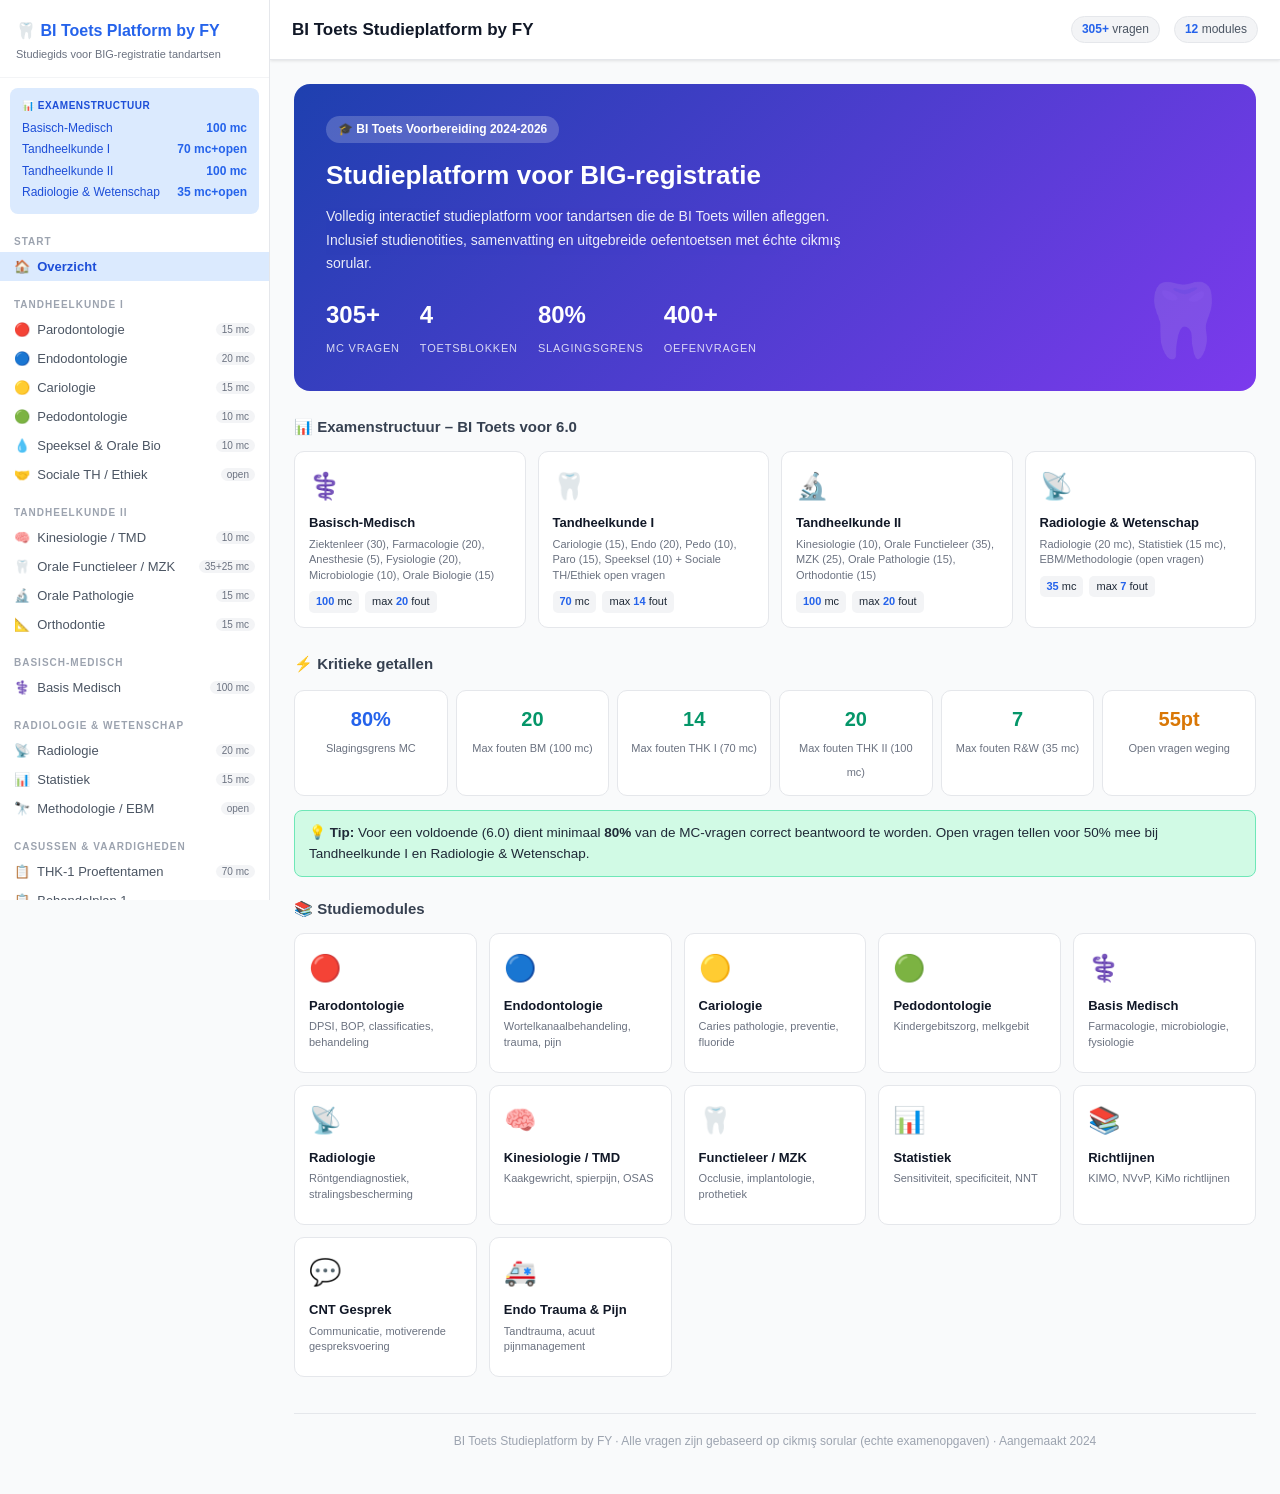
==== commit 1a4fab12: "mapped" ====
--- a/index.html
+++ b/index.html
@@ -65,9 +65,9 @@
   </div>
 </nav>
 <main id="main">
-  <div id="topbar"><button class="hamburger-btn" onclick="toggleSidebar()" aria-label="Menu">&#9776;</button>
+  <div id="topbar"><button class="hamburger-btn" aria-label="Menu"><span></span><span></span><span></span></button>
     <h1 id="topbar-title">BI Toets Studieplatform by FY</h1>
-    <div class="top-chip"><span>1000+</span> vragen</div>
+    <div class="top-chip"><span>305+</span> vragen</div>
     <div class="top-chip"><span>12</span> modules</div>
   </div>
   <div id="content">
@@ -79,10 +79,10 @@
     <h1>Studieplatform voor BIG-registratie</h1>
     <p>Volledig interactief studieplatform voor tandartsen die de BI Toets willen afleggen. Inclusief studienotities, samenvatting en uitgebreide oefentoetsen met échte cikmış sorular.</p>
     <div class="hero-stats">
-      <div class="hero-stat"><span class="num">1000+</span><span class="lbl">MC vragen</span></div>
+      <div class="hero-stat"><span class="num">305+</span><span class="lbl">MC vragen</span></div>
       <div class="hero-stat"><span class="num">4</span><span class="lbl">Toetsblokken</span></div>
       <div class="hero-stat"><span class="num">80%</span><span class="lbl">Slagingsgrens</span></div>
-      <div class="hero-stat"><span class="num">1000+</span><span class="lbl">Oefenvragen</span></div>
+      <div class="hero-stat"><span class="num">400+</span><span class="lbl">Oefenvragen</span></div>
     </div>
   </div>
 
@@ -697,14 +697,14 @@
   </div>
   <div class="tab-content" id="cario-cikmis">
     <div class="info-box">
-      <div class="info-box-title">📝 Cariologie çıkmış soru setleri</div>
-      <ul><li>Google Drive arşivinden aktarılan yıl/dosya setleri · antwoorden worden willekeurig geschud</li></ul>
+      <div class="info-box-title">📝 Cariologie cikmis soru bankası</div>
+      <ul><li>Alle beschikbare Cariologie çıkmış sets · antwoorden worden willekeurig geschud</li></ul>
     </div>
     <div id="set-selector-cario-cikmis"></div>
-    <div id="quiz-container-cario_cikmis"></div>
+    <div id="quiz-container-cario-cikmis"></div>
     <script>
       document.addEventListener('DOMContentLoaded', function(){
-        initSetSelector('set-selector-cario-cikmis', 'cario_cikmis', 'quiz-container-cario_cikmis');
+        initSetSelector('set-selector-cario-cikmis', 'cario_cikmis', 'quiz-container-cario-cikmis');
       });
     </script>
   </div>
@@ -915,7 +915,7 @@
   </div>
   <div class="tab-content" id="speeksel-cikmis">
     <div class="info-box">
-      <div class="info-box-title">📝 Speeksel & Orale Biologie cikmis soru bankası</div>
+      <div class="info-box-title">📝 Speeksel &amp; Orale Biologie cikmis soru bankası</div>
       <ul><li>Alle beschikbare Speeksel çıkmış sets · antwoorden worden willekeurig geschud</li></ul>
     </div>
     <div id="set-selector-speeksel-cikmis"></div>
@@ -997,17 +997,6 @@
     </div>
   </div>
   <div class="tab-content" id="sociale-oefen">
-    <div class="info-box">
-      <div class="info-box-title">📝 Sociale TH / Ethiek çıkmış soru setleri</div>
-      <ul><li>Drive'daki Ethiek dosyalarından aktarılan MC setleri</li></ul>
-    </div>
-    <div id="set-selector-sociale-cikmis"></div>
-    <div id="quiz-container-sociale_cikmis"></div>
-    <script>
-      document.addEventListener('DOMContentLoaded', function(){
-        initSetSelector('set-selector-sociale-cikmis', 'sociale_cikmis', 'quiz-container-sociale_cikmis');
-      });
-    </script>
     <h3 style="font-size:15px;font-weight:700;margin-bottom:14px">📝 Open vragen – Ethiek &amp; Sociale TH</h3>
     <div class="casus-card">
       <div class="casus-label">Oefenvraag 1</div>
@@ -1154,14 +1143,14 @@
   </div>
   <div class="tab-content" id="kinesio-cikmis">
     <div class="info-box">
-      <div class="info-box-title">📝 Kinesiologie / TMD çıkmış soru setleri</div>
-      <ul><li>THK2 Drive dosyalarından ayrıştırılan setler</li></ul>
+      <div class="info-box-title">📝 Kinesiologie / TMD cikmis soru bankası</div>
+      <ul><li>Alle beschikbare Kinesiologie çıkmış sets · antwoorden worden willekeurig geschud</li></ul>
     </div>
     <div id="set-selector-kinesio-cikmis"></div>
-    <div id="quiz-container-kinesio_cikmis"></div>
+    <div id="quiz-container-kinesio-cikmis"></div>
     <script>
       document.addEventListener('DOMContentLoaded', function(){
-        initSetSelector('set-selector-kinesio-cikmis', 'kinesio_cikmis', 'quiz-container-kinesio_cikmis');
+        initSetSelector('set-selector-kinesio-cikmis', 'kinesio_cikmis', 'quiz-container-kinesio-cikmis');
       });
     </script>
   </div>
@@ -1328,14 +1317,14 @@
   </div>
   <div class="tab-content" id="functie-cikmis">
     <div class="info-box">
-      <div class="info-box-title">📝 Orale Functieleer / MZK çıkmış soru setleri</div>
-      <ul><li>THK2 Drive dosyalarından aktarılan fonksiyon, MZK ve behandelplan odaklı sorular</li></ul>
+      <div class="info-box-title">📝 Orale Functieleer / MZK cikmis soru bankası</div>
+      <ul><li>Alle beschikbare Functieleer çıkmış sets · antwoorden worden willekeurig geschud</li></ul>
     </div>
     <div id="set-selector-functie-cikmis"></div>
-    <div id="quiz-container-functie_cikmis"></div>
+    <div id="quiz-container-functie-cikmis"></div>
     <script>
       document.addEventListener('DOMContentLoaded', function(){
-        initSetSelector('set-selector-functie-cikmis', 'functie_cikmis', 'quiz-container-functie_cikmis');
+        initSetSelector('set-selector-functie-cikmis', 'functie_cikmis', 'quiz-container-functie-cikmis');
       });
     </script>
   </div>
@@ -1437,14 +1426,14 @@
   </div>
   <div class="tab-content" id="pato-cikmis">
     <div class="info-box">
-      <div class="info-box-title">📝 Orale Pathologie çıkmış soru setleri</div>
-      <ul><li>THK2 Drive dosyalarından ayrıştırılan pathologie setleri</li></ul>
+      <div class="info-box-title">📝 Orale Pathologie cikmis soru bankası</div>
+      <ul><li>Alle beschikbare Orale Pathologie çıkmış sets · antwoorden worden willekeurig geschud</li></ul>
     </div>
     <div id="set-selector-pato-cikmis"></div>
-    <div id="quiz-container-pato_cikmis"></div>
+    <div id="quiz-container-pato-cikmis"></div>
     <script>
       document.addEventListener('DOMContentLoaded', function(){
-        initSetSelector('set-selector-pato-cikmis', 'pato_cikmis', 'quiz-container-pato_cikmis');
+        initSetSelector('set-selector-pato-cikmis', 'pato_cikmis', 'quiz-container-pato-cikmis');
       });
     </script>
   </div>
@@ -1530,14 +1519,14 @@
   </div>
   <div class="tab-content" id="ortho-cikmis">
     <div class="info-box">
-      <div class="info-box-title">📝 Orthodontie çıkmış soru setleri</div>
-      <ul><li>THK2 Drive dosyalarından ayrıştırılan orthodontie setleri</li></ul>
+      <div class="info-box-title">📝 Orthodontie cikmis soru bankası</div>
+      <ul><li>Alle beschikbare Orthodontie çıkmış sets · antwoorden worden willekeurig geschud</li></ul>
     </div>
     <div id="set-selector-ortho-cikmis"></div>
-    <div id="quiz-container-ortho_cikmis"></div>
+    <div id="quiz-container-ortho-cikmis"></div>
     <script>
       document.addEventListener('DOMContentLoaded', function(){
-        initSetSelector('set-selector-ortho-cikmis', 'ortho_cikmis', 'quiz-container-ortho_cikmis');
+        initSetSelector('set-selector-ortho-cikmis', 'ortho_cikmis', 'quiz-container-ortho-cikmis');
       });
     </script>
   </div>
@@ -1848,14 +1837,14 @@
 
   <div class="tab-content" id="radio-cikmis">
     <div class="info-box">
-      <div class="info-box-title">📝 Radiologie çıkmış soru setleri</div>
-      <ul><li>Drive'daki radiologie dosyalarından aktarılan setler</li></ul>
+      <div class="info-box-title">📝 Radiologie cikmis soru bankası</div>
+      <ul><li>Alle beschikbare Radiologie çıkmış sets · antwoorden worden willekeurig geschud</li></ul>
     </div>
     <div id="set-selector-radio-cikmis"></div>
-    <div id="quiz-container-radio_cikmis"></div>
+    <div id="quiz-container-radio-cikmis"></div>
     <script>
       document.addEventListener('DOMContentLoaded', function(){
-        initSetSelector('set-selector-radio-cikmis', 'radio_cikmis', 'quiz-container-radio_cikmis');
+        initSetSelector('set-selector-radio-cikmis', 'radio_cikmis', 'quiz-container-radio-cikmis');
       });
     </script>
   </div>
@@ -1977,14 +1966,14 @@
   </div>
   <div class="tab-content" id="statistiek-cikmis">
     <div class="info-box">
-      <div class="info-box-title">📝 Statistiek / EBM çıkmış soru setleri</div>
-      <ul><li>Drive'daki wetenschap ve statistiek dosyalarından aktarılan setler</li></ul>
+      <div class="info-box-title">📝 Statistiek / EBM cikmis soru bankası</div>
+      <ul><li>Alle beschikbare Statistiek çıkmış sets · antwoorden worden willekeurig geschud</li></ul>
     </div>
     <div id="set-selector-statistiek-cikmis"></div>
-    <div id="quiz-container-statistiek_cikmis"></div>
+    <div id="quiz-container-statistiek-cikmis"></div>
     <script>
       document.addEventListener('DOMContentLoaded', function(){
-        initSetSelector('set-selector-statistiek-cikmis', 'statistiek_cikmis', 'quiz-container-statistiek_cikmis');
+        initSetSelector('set-selector-statistiek-cikmis', 'statistiek_cikmis', 'quiz-container-statistiek-cikmis');
       });
     </script>
   </div>
@@ -2632,11 +2621,16 @@
 
 
 <script src="data_cikmis.js"></script>
-<script src="data_cikmis_basis.js"></script>
+<script src="data_cikmis_paro.js"></script>
 <script src="data_cikmis_endo.js"></script>
-<script src="data_cikmis_paro.js"></script>
 <script src="data_cikmis_pedo.js"></script>
 <script src="data_cikmis_speeksel.js"></script>
+<script src="data_cikmis_basis.js"></script>
+<script src="data_cikmis_2018_2019.js"></script>
+<script src="data_cikmis_2020_2021.js"></script>
+<script src="data_cikmis_2022_2023.js"></script>
+<script src="data_cikmis_2024.js"></script>
+<script src="data_cikmis_2025.js"></script>
 <script src="data_thk1.js"></script>
 <script src="data_drive_imported.js"></script>
 <script src="data_drive_notes.js"></script>
